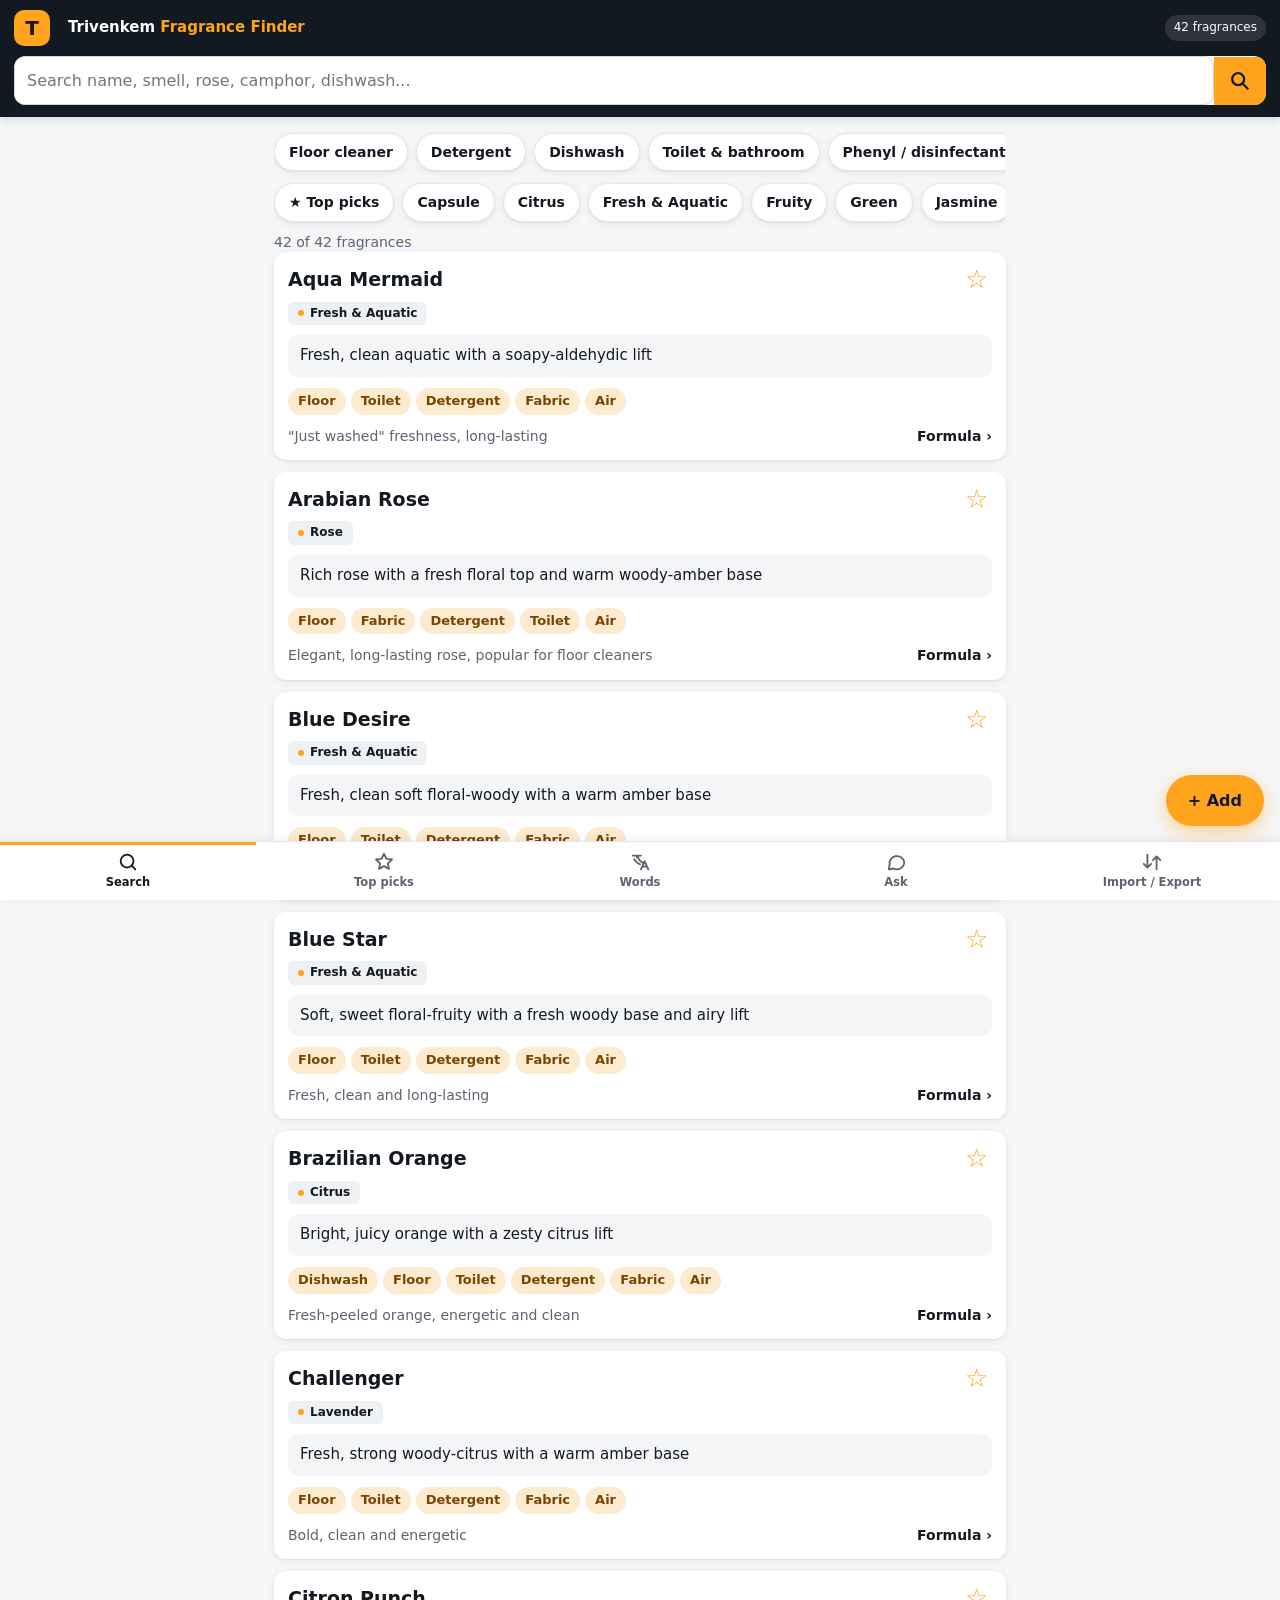
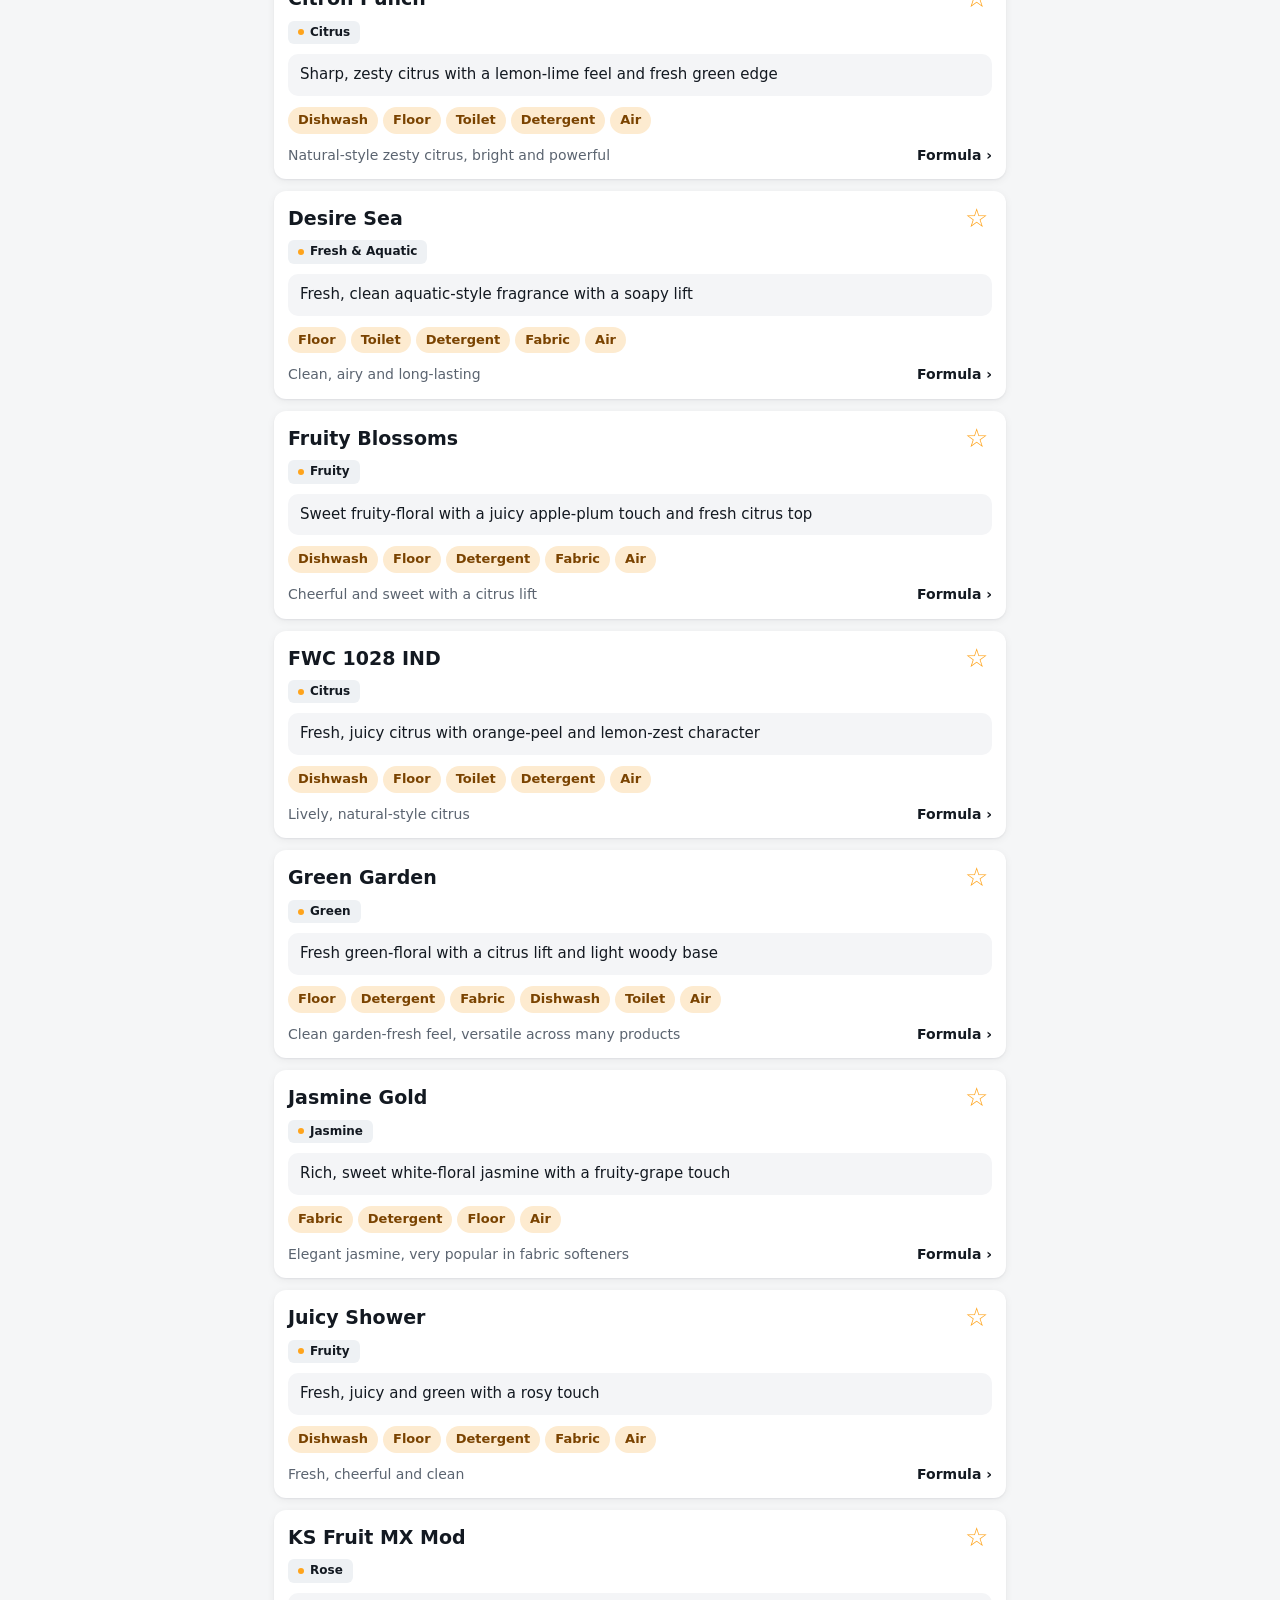
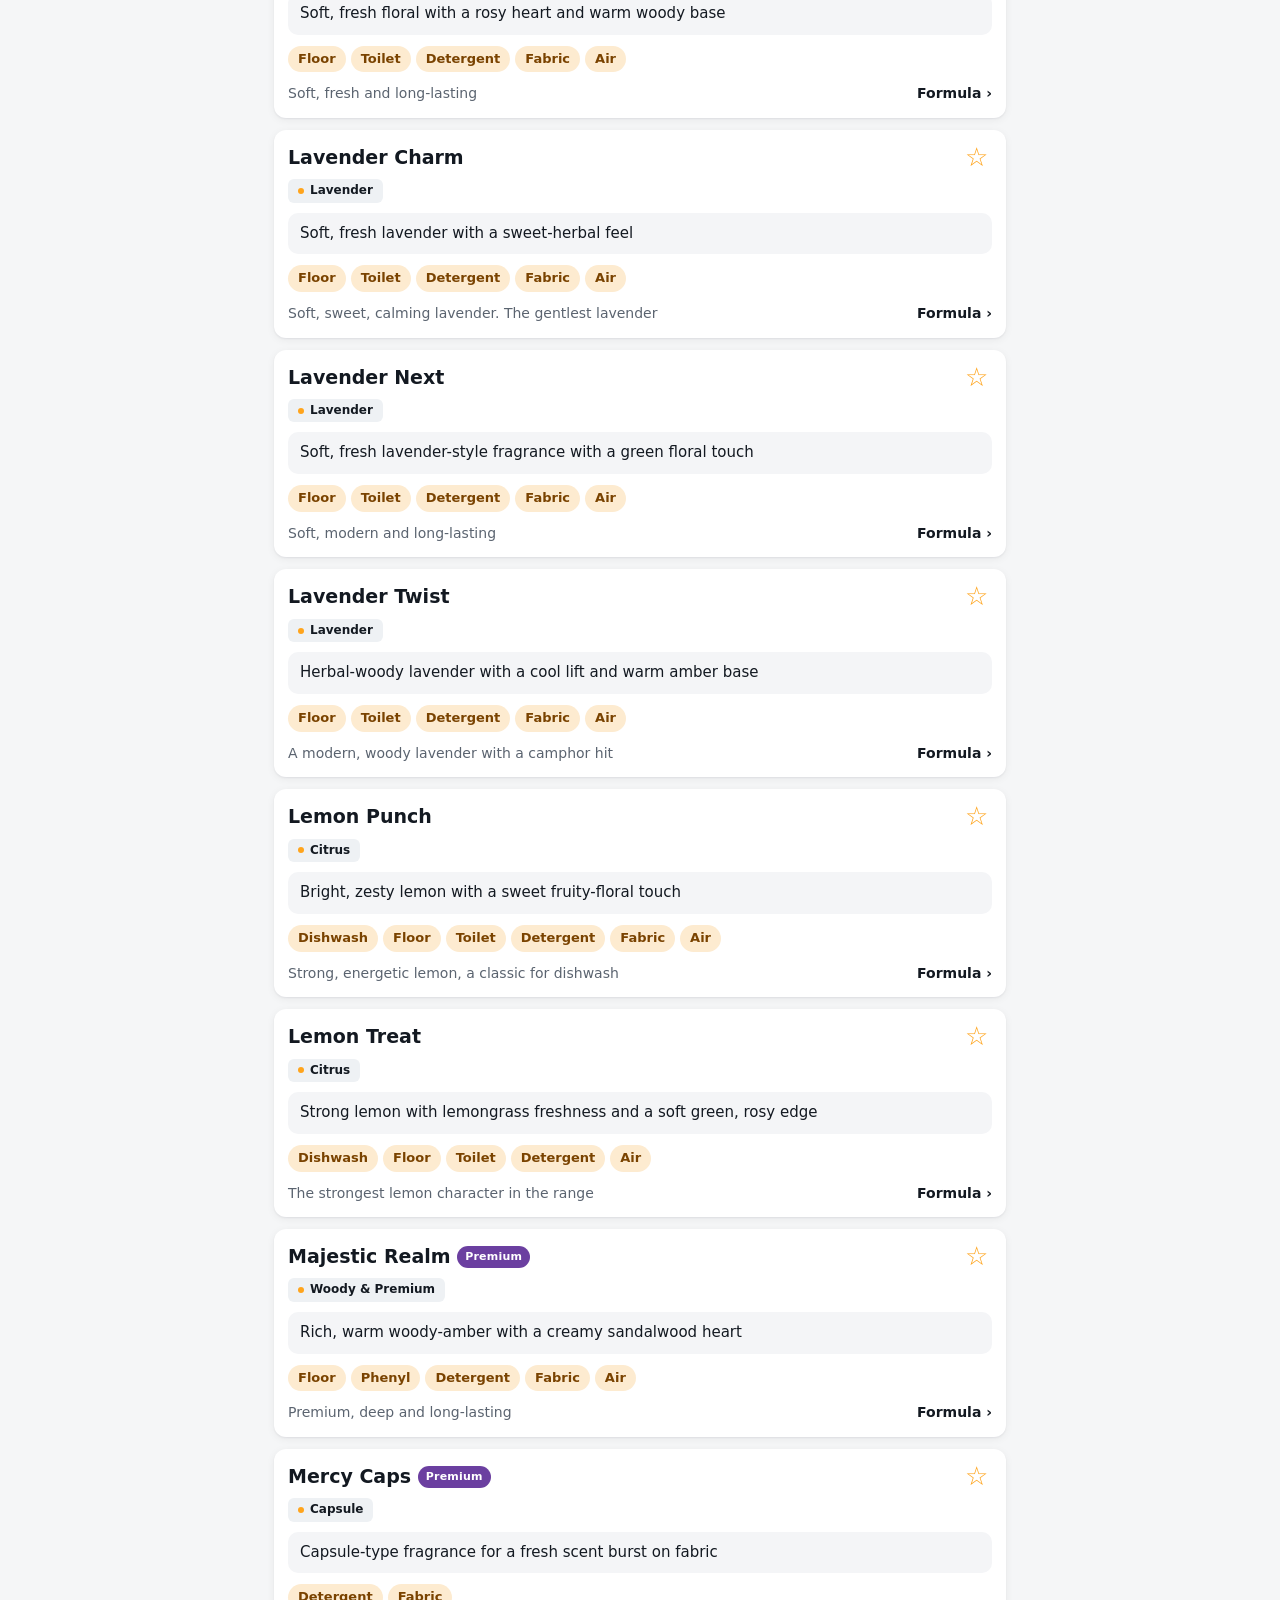
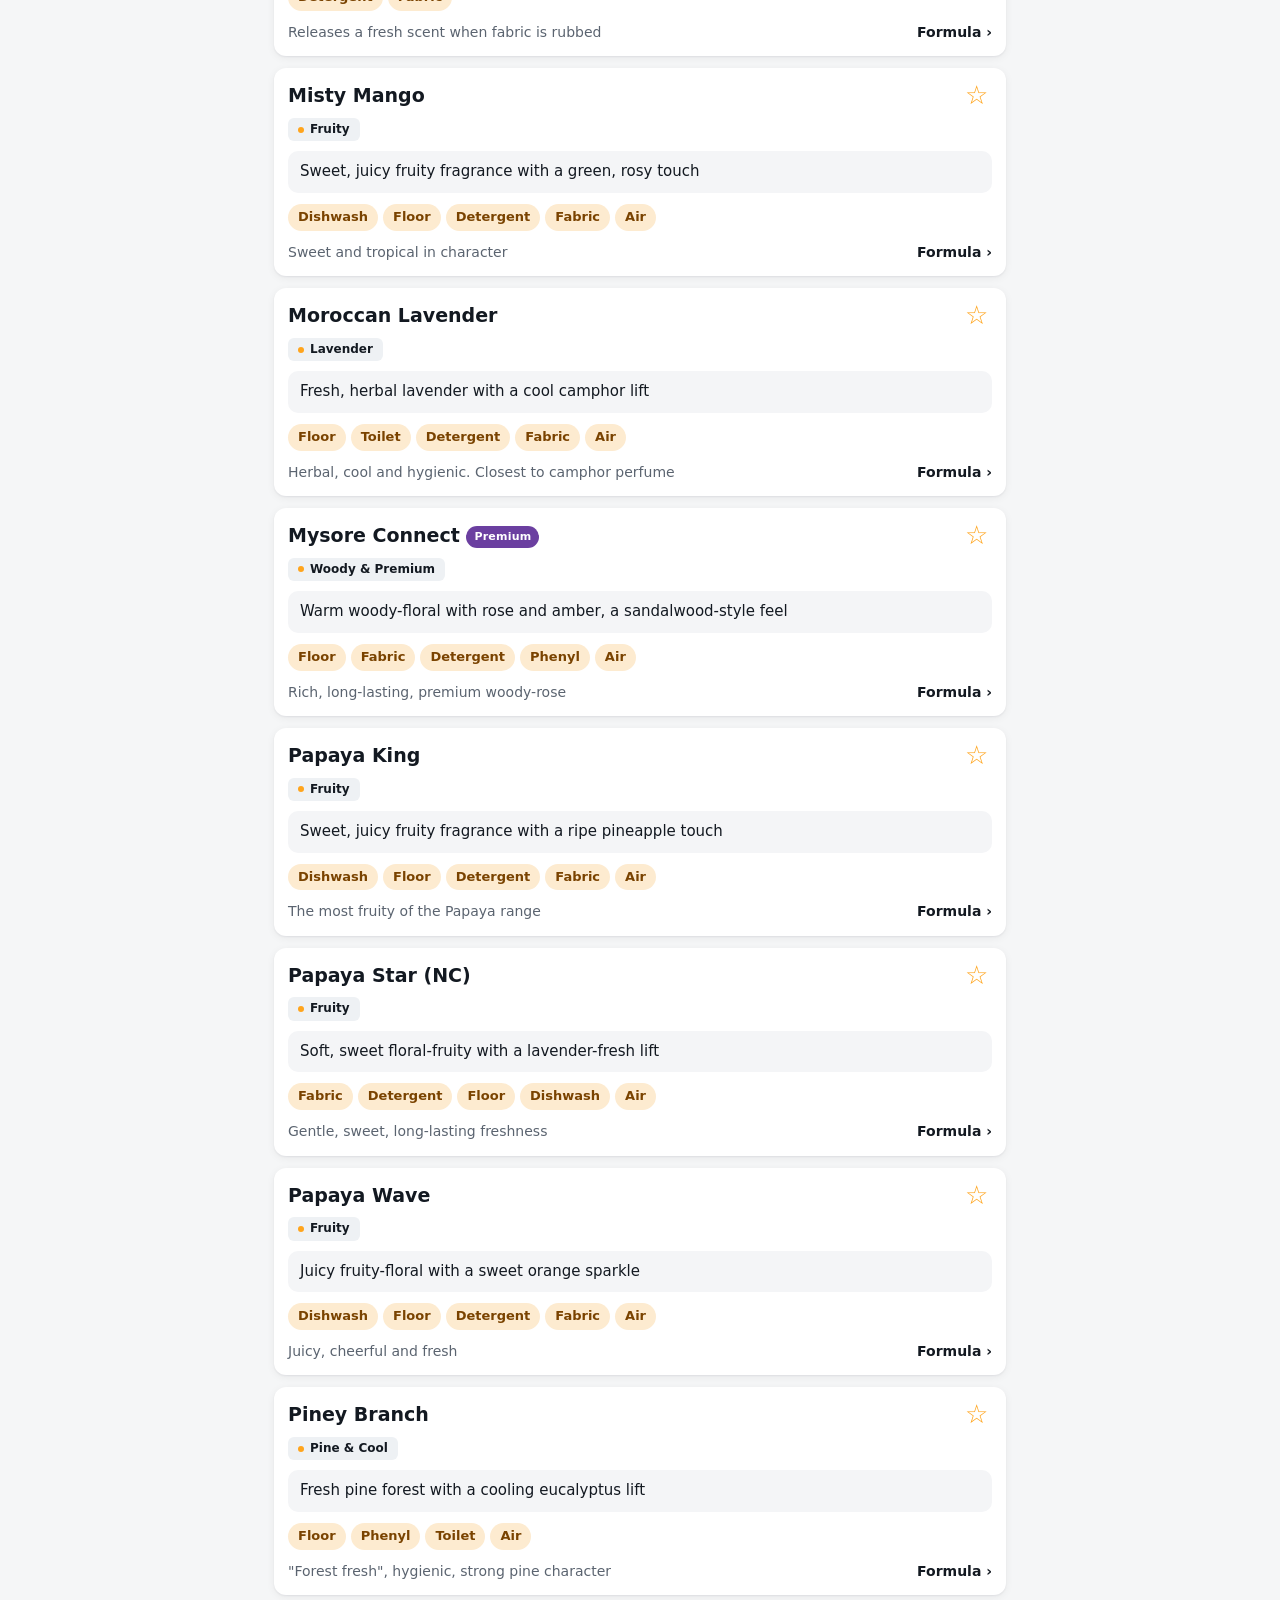
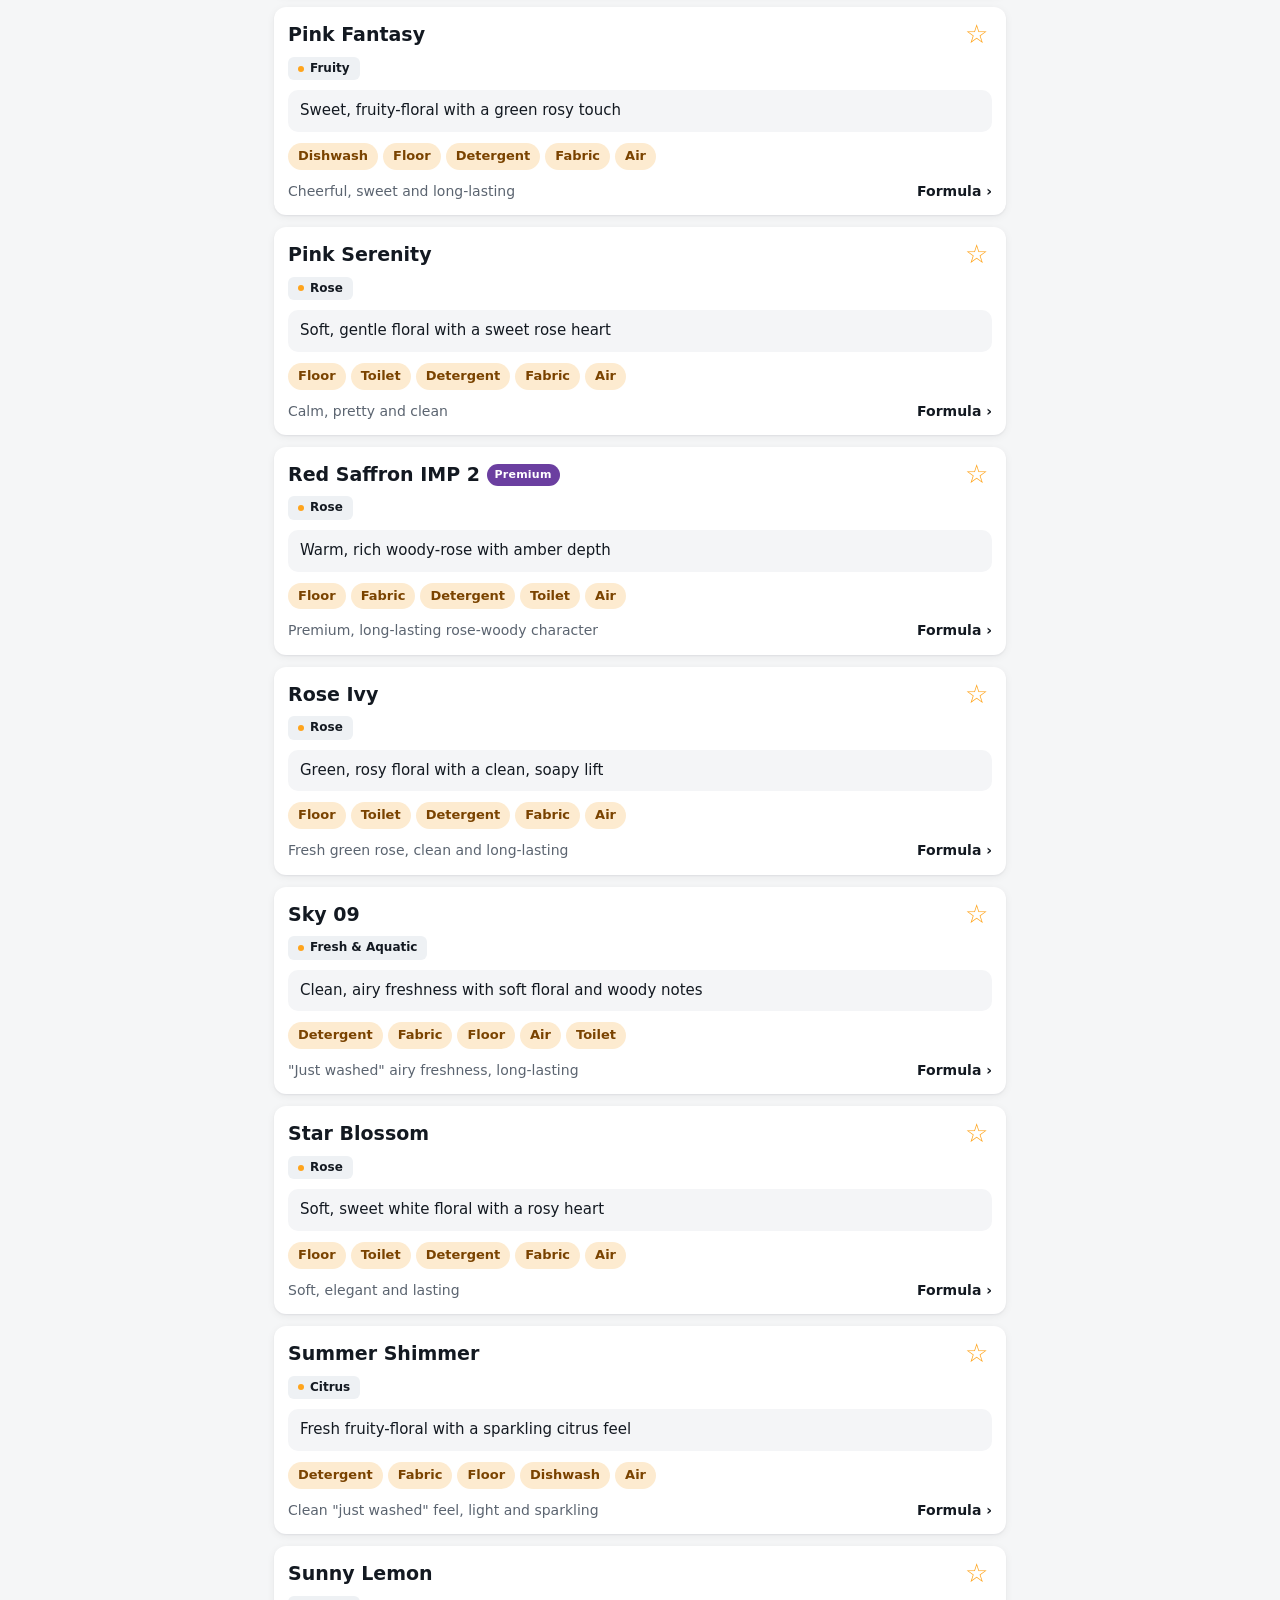
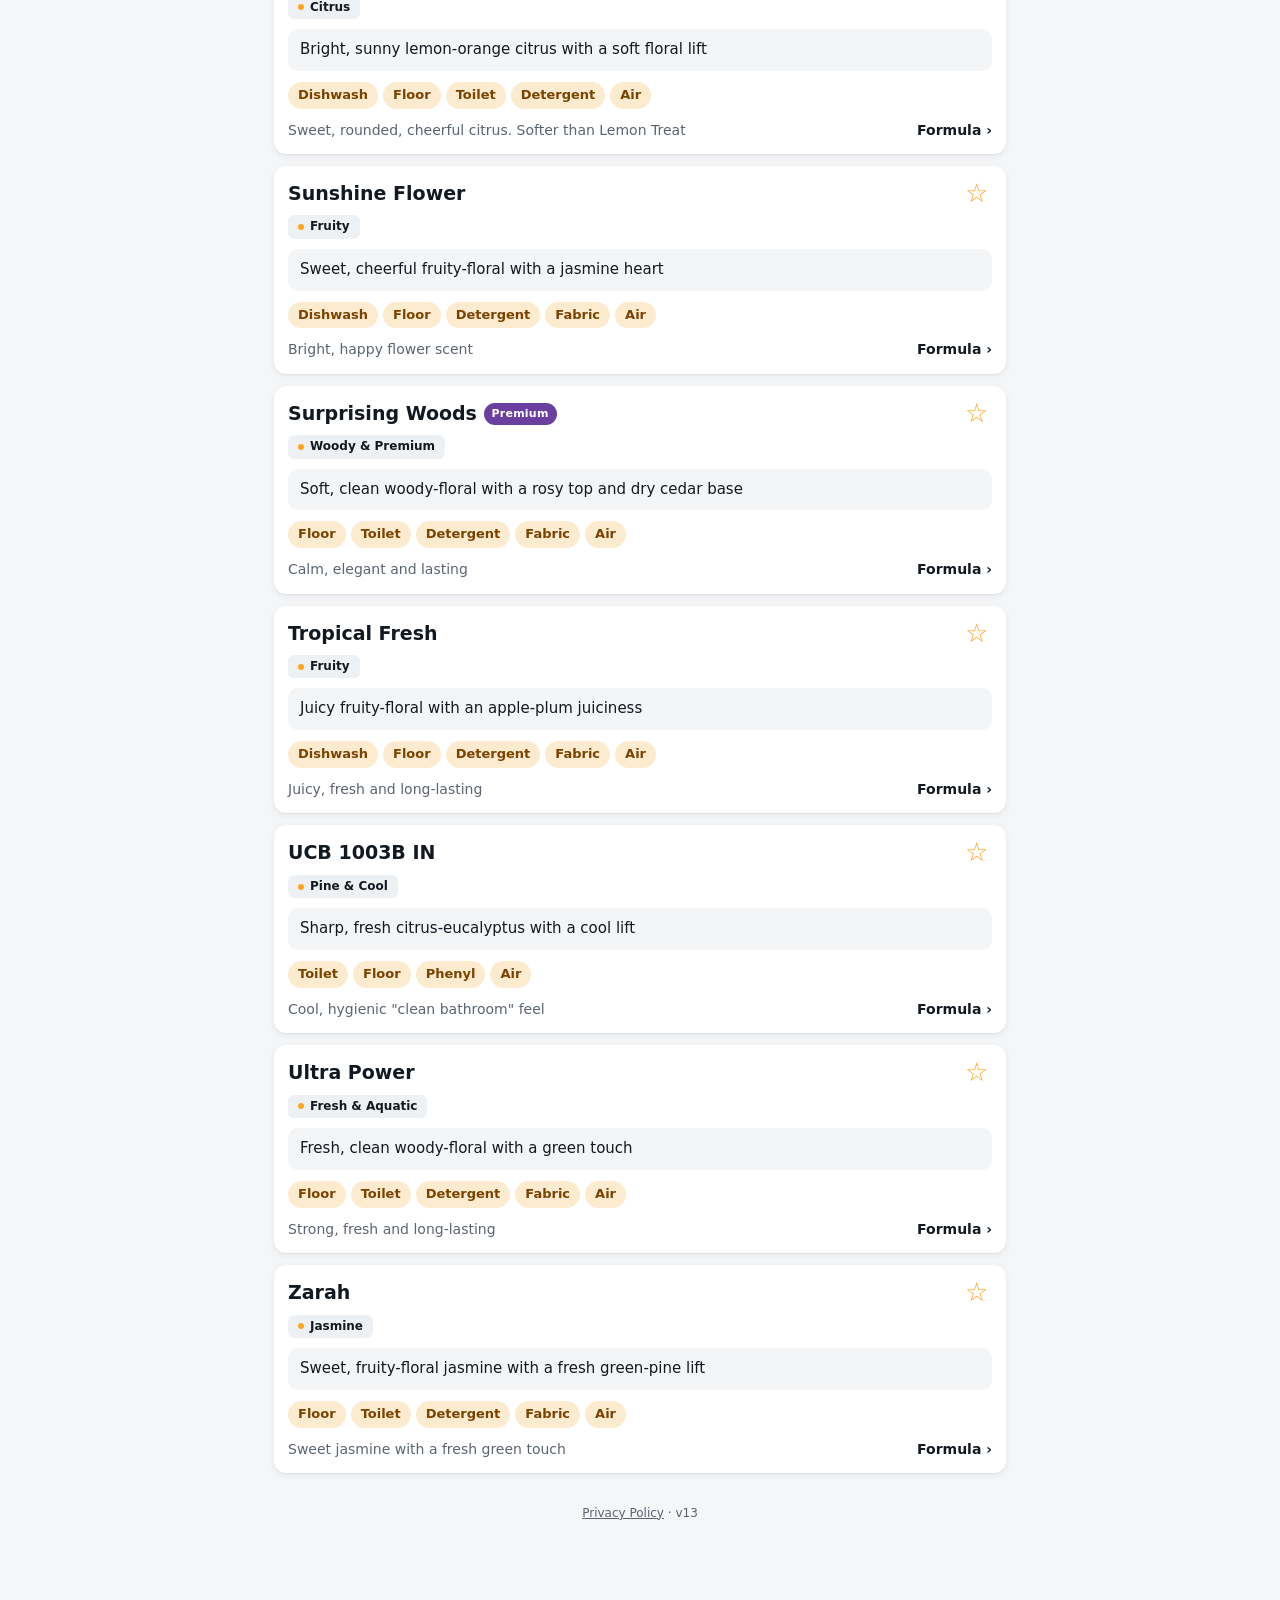
==== index.html @ b5761b54 "Add files via upload" ====
<!DOCTYPE html>
<html lang="en"><head><meta charset="utf-8">
<meta name="viewport" content="width=device-width,initial-scale=1,viewport-fit=cover">
<meta name="theme-color" content="#131921">
<title>Fragrance Finder - Trivenkem Agencies</title>
<link rel="manifest" href="manifest.json"><link rel="icon" href="icon-192.png"><link rel="apple-touch-icon" href="icon-192.png">
<link rel="stylesheet" href="style.css"></head>
<body>
<header>
 <div class="brand"><span class="logo">T</span><span class="ttl">Trivenkem <b>Fragrance Finder</b></span><small id="cnt"></small></div>
 <div class="sb"><input id="q" type="search" placeholder="Search name, smell, rose, camphor, dishwash..." autocomplete="off" autocapitalize="off" spellcheck="false"><button class="x" id="clr" aria-label="Clear" hidden>&times;</button><button class="go" aria-label="Search"><svg width="22" height="22" viewBox="0 0 24 24" fill="none" stroke="#131921" stroke-width="2.5"><circle cx="10" cy="10" r="6.5"/><path d="M15 15l6 6"/></svg></button></div>
</header>
<nav id="nav"><a href="#/" data-t="home"><svg viewBox="0 0 24 24" width="22" height="22" fill="none" stroke="currentColor" stroke-width="2" stroke-linecap="round" stroke-linejoin="round" aria-hidden="true"><circle cx="11" cy="11" r="7"/><path d="M20 20l-4-4"/></svg><span>Search</span></a><a href="#/top" data-t="top"><svg viewBox="0 0 24 24" width="22" height="22" fill="none" stroke="currentColor" stroke-width="2" stroke-linecap="round" stroke-linejoin="round" aria-hidden="true"><path d="M12 3l2.6 5.6 6.1.7-4.5 4.2 1.2 6-5.4-3-5.4 3 1.2-6L3.3 9.3l6.1-.7z"/></svg><span>Top picks</span></a><a href="#/words" data-t="words"><svg viewBox="0 0 24 24" width="22" height="22" fill="none" stroke="currentColor" stroke-width="2" stroke-linecap="round" stroke-linejoin="round" aria-hidden="true"><path d="M4 5h9M8.5 5v2M5.5 9c1.6 2.6 3.6 4.4 6.5 5.6M10 7c.8 2.6 3 5 6.5 6.5"/><path d="M13 20l4-9 4 9M14.5 17h5"/></svg><span>Words</span></a><a href="#/ai" data-t="ai"><svg viewBox="0 0 24 24" width="22" height="22" fill="none" stroke="currentColor" stroke-width="2" stroke-linecap="round" stroke-linejoin="round" aria-hidden="true"><path d="M21 12a8 8 0 0 1-11.6 7.1L4 20l1-4.6A8 8 0 1 1 21 12z"/></svg><span>Ask</span></a><a href="#/tools" data-t="tools"><svg viewBox="0 0 24 24" width="22" height="22" fill="none" stroke="currentColor" stroke-width="2" stroke-linecap="round" stroke-linejoin="round" aria-hidden="true"><path d="M7 4v14M3 14l4 4 4-4M17 20V6M13 10l4-4 4 4"/></svg><span>Import / Export</span></a></nav>
<main id="app"></main>
<a class="fab" href="#/new" id="fab">+ Add</a>
<footer><a href="privacy.html">Privacy Policy</a> &middot; v13</footer>
<script src="data.js"></script><script src="config.js"></script><script src="ai.js"></script><script src="app.js"></script>
<script>(function(){function f(){var h=document.querySelector("header");if(h)document.documentElement.style.setProperty("--hh",h.offsetHeight+"px")}f();addEventListener("resize",f);addEventListener("load",f)})()</script>
</body></html>
---- style.css ----
/* Trivenkem Fragrance Finder - modern theme (uses the same real app data) */
:root{--bg:#F5F6F7;--card:#fff;--ink:#131921;--mut:#5B6470;--navy:#131921;--navy2:#1F2A37;--o:#FFA41C;--o2:#E88B00;--y:#FFD814;--ok:#0B7A3B;--bad:#B3261E;--line:#E3E6EA;--tint:#FFF4E0;--r:12px;--shadow:0 1px 2px rgba(16,24,40,.06),0 2px 8px rgba(16,24,40,.06)}
*{box-sizing:border-box}
html{-webkit-text-size-adjust:100%}
body{margin:0;background:var(--bg);color:var(--ink);font:16px/1.45 Inter,system-ui,-apple-system,Segoe UI,Roboto,sans-serif;padding-bottom:150px}
a{color:#0A6C8C;text-decoration:none}
/* header */
header{background:var(--navy);padding:calc(10px + env(safe-area-inset-top)) 14px 12px;position:sticky;top:0;z-index:20;box-shadow:0 2px 10px rgba(0,0,0,.15)}
.brand{color:#fff;display:flex;justify-content:space-between;align-items:center;margin-bottom:10px;gap:8px}
.brand b{color:var(--o)}.brand small{color:#fff;background:rgba(255,255,255,.12);padding:4px 10px;border-radius:999px;font-size:13px;white-space:nowrap}
.sb{display:flex;background:#fff;border-radius:var(--r);overflow:hidden;position:relative;align-items:center}
.sb input{flex:1;border:0;padding:13px 14px;font:inherit;font-size:16px;min-width:0;outline:0;background:transparent}
.sb .x{border:0;background:none;font-size:24px;color:#8A93A0;padding:0 8px}
.sb .go{border:0;background:var(--o);width:52px;height:48px;display:flex;align-items:center;justify-content:center;margin:0;padding:0}
/* bottom tab bar */
nav{position:fixed;left:0;right:0;bottom:0;display:flex;background:#fff;border-top:1px solid var(--line);z-index:25;padding-bottom:env(safe-area-inset-bottom);box-shadow:0 -2px 10px rgba(16,24,40,.06)}
nav a{flex:1;text-align:center;color:var(--mut);padding:9px 2px 10px;font-size:11.5px;font-weight:600;line-height:1.2;min-height:58px;display:flex;flex-direction:column;justify-content:center;align-items:center}
nav a.on{color:var(--navy)}
nav a.on::before{content:"";display:block;width:28px;height:3px;border-radius:3px;background:var(--o);margin:0 auto 5px}
/* content */
main{padding:14px 14px 10px;max-width:760px;margin:0 auto}
.card{display:block;background:var(--card);border:0;border-radius:var(--r);padding:14px;margin:0 0 12px;color:inherit;box-shadow:var(--shadow)}
.card h2{margin:0 0 4px;font-size:20px;letter-spacing:-.01em}
.card h3{margin:0 0 4px;font-size:18px}
h4{margin:16px 0 6px;font-size:12px;color:var(--mut);text-transform:uppercase;letter-spacing:.08em;font-weight:700}
.mut{color:var(--mut);font-size:14px}
.row{display:flex;gap:8px;flex-wrap:wrap;align-items:center}
.tag{display:inline-block;background:var(--ok);color:#fff;font-size:11px;font-weight:700;padding:3px 8px;border-radius:999px;margin-right:6px;vertical-align:middle;letter-spacing:.02em}
.tag.p{background:#6B3FA0}
.chips{display:flex;gap:8px;overflow-x:auto;padding:2px 0 10px;scrollbar-width:none}
.chips::-webkit-scrollbar{display:none}
.chip{flex:none;border:1px solid var(--line);background:#fff;border-radius:999px;padding:8px 14px;font:inherit;font-size:14px;font-weight:600;color:var(--ink);box-shadow:var(--shadow)}
.chip.on{background:var(--navy);color:#fff;border-color:var(--navy)}
.ap{display:inline-block;background:#FDEBD0;border:0;border-radius:999px;padding:4px 10px;margin:3px 5px 3px 0;font-size:13px;color:#7A4300;font-weight:600}
.ap.ok{background:#E3F4EA;color:#0B5C2E}.ap.no{background:#FBE9E7;color:var(--bad)}
.star{border:0;background:none;font-size:28px;color:#B5BCC6;padding:0 4px;line-height:1}.star.on{color:var(--o)}
.big{background:var(--tint);border-left:4px solid var(--o);border-radius:8px;padding:10px 12px;margin:10px 0;font-weight:600}
.pyr{display:grid;gap:8px}.pyr div{background:#F7F8FA;border-radius:10px;padding:10px 12px}.pyr b{display:block;font-size:11px;color:var(--mut);letter-spacing:.06em;text-transform:uppercase}
.btn{display:inline-block;border:0;background:#EEF1F4;color:var(--ink);border-radius:999px;padding:12px 20px;font:inherit;font-weight:700;font-size:15px;min-height:44px;box-shadow:var(--shadow)}
.btn.y{background:var(--o);color:var(--navy)}
.btn.r{background:#fff;color:var(--bad);box-shadow:none;border:1px solid var(--bad)}
label{display:block;margin:12px 0 4px;font-size:14px;font-weight:700}
label.chk{display:inline-block;font-weight:500;margin:4px 14px 4px 0;font-size:14px}
input[type=text],input[type=search],select,textarea{width:100%;border:1px solid #CDD3DB;border-radius:10px;padding:12px;font:inherit;font-size:16px;background:#fff;color:var(--ink)}
input:focus,select:focus,textarea:focus{outline:2px solid var(--o);outline-offset:0}
textarea{min-height:96px}
/* floating add button, above the tab bar */
.fab{position:fixed;right:16px;bottom:calc(74px + env(safe-area-inset-bottom));background:var(--o);color:var(--navy);padding:14px 20px;border-radius:999px;font-weight:800;box-shadow:0 6px 18px rgba(255,164,28,.45);z-index:30;font-size:15px}
.toast{position:fixed;left:50%;bottom:150px;transform:translateX(-50%);background:var(--navy);color:#fff;padding:12px 18px;border-radius:12px;z-index:50;box-shadow:var(--shadow)}
footer{text-align:center;padding:10px 12px 4px;font-size:12px;color:var(--mut)}
footer a{color:var(--mut);text-decoration:underline}
/* AI chat */
.msg{max-width:92%;padding:12px 14px;border-radius:16px;margin:0 0 10px;word-wrap:break-word;font-size:15px}
.msg.u{background:var(--navy);color:#fff;margin-left:auto;border-bottom-right-radius:4px}
.msg.a{background:#fff;border:0;box-shadow:var(--shadow);border-bottom-left-radius:4px}
.msg.a p{margin:0 0 8px}.msg.a ul{margin:4px 0 8px;padding-left:20px}
.msg .src{font-size:13px;margin-top:8px;color:var(--mut)}.msg .src a{display:block;overflow:hidden;text-overflow:ellipsis;white-space:nowrap}
.msg.err{background:#FBE9E7}
.composer{position:fixed;left:0;right:0;bottom:calc(58px + env(safe-area-inset-bottom));background:linear-gradient(to top,var(--bg) 70%,rgba(245,246,247,0));padding:10px 14px 8px;z-index:24}
.composer .row{flex-wrap:nowrap}.composer input[type=text]{flex:1;border-radius:999px;padding:12px 16px;box-shadow:var(--shadow);border:0}
.composer .btn.y{padding:12px 18px}
.dots span{animation:b 1s infinite;display:inline-block}.dots span:nth-child(2){animation-delay:.2s}.dots span:nth-child(3){animation-delay:.4s}
@keyframes b{0%,60%,100%{opacity:.2}30%{opacity:1}}
/* Ask tab */
.info{background:#fff;border-radius:var(--r);padding:12px 14px;margin:0 0 12px;box-shadow:var(--shadow)}
.info-top{display:flex;flex-wrap:wrap;align-items:center;gap:4px 8px;font-size:14px}
.dot{width:9px;height:9px;border-radius:50%;background:#9AA3AE;display:inline-block}.dot.ok{background:var(--ok)}
.pv{margin-left:auto;font-size:13px;font-weight:700}
.info .chk{margin:8px 0 0}
.welcome{background:linear-gradient(135deg,var(--navy),var(--navy2));color:#fff;border-radius:16px;padding:18px;margin:0 0 12px}
.welcome .kicker{color:var(--o);font-size:11px;font-weight:800;letter-spacing:.14em;text-transform:uppercase}
.welcome h2{color:#fff;font-size:22px;margin:6px 0 6px}.welcome p{color:#D5DBE3;margin:0;font-size:15px}
.tip{background:var(--tint);border-radius:12px;padding:12px 14px;margin:0 0 12px;font-size:14px}
.sec-h{display:flex;justify-content:space-between;align-items:baseline;font-weight:800;font-size:12px;letter-spacing:.06em;text-transform:uppercase;margin:4px 0 4px}
.chips.qs{flex-wrap:wrap;overflow:visible}
.foot{margin-top:6px;font-size:12px}
#chat{padding-bottom:130px}
/* search results / list */
.item{display:block;background:#fff;border-radius:var(--r);padding:14px;margin:0 0 12px;box-shadow:var(--shadow)}

/* Stitch-style refinements */
.logo{width:36px;height:36px;border-radius:10px;background:var(--o);color:var(--navy);display:inline-flex;align-items:center;justify-content:center;font-weight:900;font-size:20px;flex:none;margin-right:10px}
.ttl{color:#fff;font-size:17px;font-weight:600;flex:1;min-width:0;display:flex;align-items:center}
.brand{justify-content:flex-start}.brand small{margin-left:auto}
.item h3{font-size:19px;margin:0 0 4px}
.fam{display:inline-flex;align-items:center;gap:6px;background:#EEF1F4;color:var(--ink);font-size:12px;font-weight:700;padding:3px 10px;border-radius:6px}
.fam i{width:6px;height:6px;border-radius:50%;background:var(--o);display:inline-block}
.smell{background:#F4F5F7;border-radius:10px;padding:10px 12px;margin-top:10px;font-size:15px}
.fl{color:var(--ink);font-weight:700;font-size:14px}
.item .star{font-size:26px;color:var(--o)}
nav a{gap:3px}nav a svg{color:inherit}
nav a span{display:block}
nav a.on svg{color:var(--navy)}
nav a.on::before{display:none}
nav a.on{box-shadow:inset 0 3px 0 var(--o)}
.fab{font-size:16px;padding:14px 22px}
.welcome .flask{width:48px;height:48px;border-radius:50%;background:rgba(255,164,28,.18);display:flex;align-items:center;justify-content:center;margin-bottom:10px;color:var(--o)}
.ttl{font-size:15px;white-space:nowrap;overflow:hidden;text-overflow:ellipsis;display:block}
.brand small{font-size:12px;padding:4px 9px}
/* Stitch detail, form and glossary */
.back{display:inline-block;margin:2px 0 10px;font-weight:700;color:var(--ink)}
.dhead{margin:0 0 10px}.dname{font-size:26px;margin:6px 0 0;letter-spacing:-.01em}
.big-star{font-size:30px;background:#fff;border-radius:50%;width:48px;height:48px;box-shadow:var(--shadow);display:flex;align-items:center;justify-content:center;padding:0}
.sec-t{font-size:12px;font-weight:800;letter-spacing:.07em;text-transform:uppercase;color:var(--mut);margin:0 0 8px;display:flex;align-items:center;gap:8px}
.smelltxt{font-size:17px;margin:0;line-height:1.5}
.note{background:#F4F5F7;border-radius:10px;padding:10px 12px;margin:0 0 8px}
.note b{display:block;font-size:11px;letter-spacing:.08em;color:var(--mut);margin-bottom:2px}
.note span{font-size:16px}
.pitch{background:var(--tint);border-radius:var(--r);padding:14px;margin:0 0 12px;border:1px solid #FFE0A3}
.pitch p{margin:0 0 10px;font-size:16px;line-height:1.5}
.pitch textarea{background:#fff;min-height:80px}
.warnc{border-left:4px solid var(--bad);color:var(--bad)}
.small{font-size:13px}
.dbtns{display:flex;flex-wrap:wrap;gap:8px;margin:12px 0 4px}
.fhead{background:var(--navy);color:#fff}.fhead .sec-t{color:var(--o)}.fhead .mut{color:#D5DBE3}
.pills{display:flex;flex-wrap:wrap;gap:8px}
.pill{display:inline-flex;align-items:center;gap:6px;border:1px solid var(--line);background:#fff;border-radius:999px;padding:8px 14px;font-size:14px;font-weight:600;margin:0;cursor:pointer;box-shadow:var(--shadow)}
.pill input{width:16px;height:16px;margin:0;accent-color:var(--o)}
.pill:has(input:checked){background:var(--tint);border-color:var(--o)}
.bar{position:fixed;left:0;right:0;bottom:calc(58px + env(safe-area-inset-bottom));background:#fff;border-top:1px solid var(--line);padding:10px 14px;display:flex;gap:10px;justify-content:space-between;z-index:26}
.bar .btn{flex:1;text-align:center}
.wcard{padding:12px 14px}.wword{font-size:17px}
.dhead .fam{margin-bottom:0}
.item .fam{margin-top:4px}
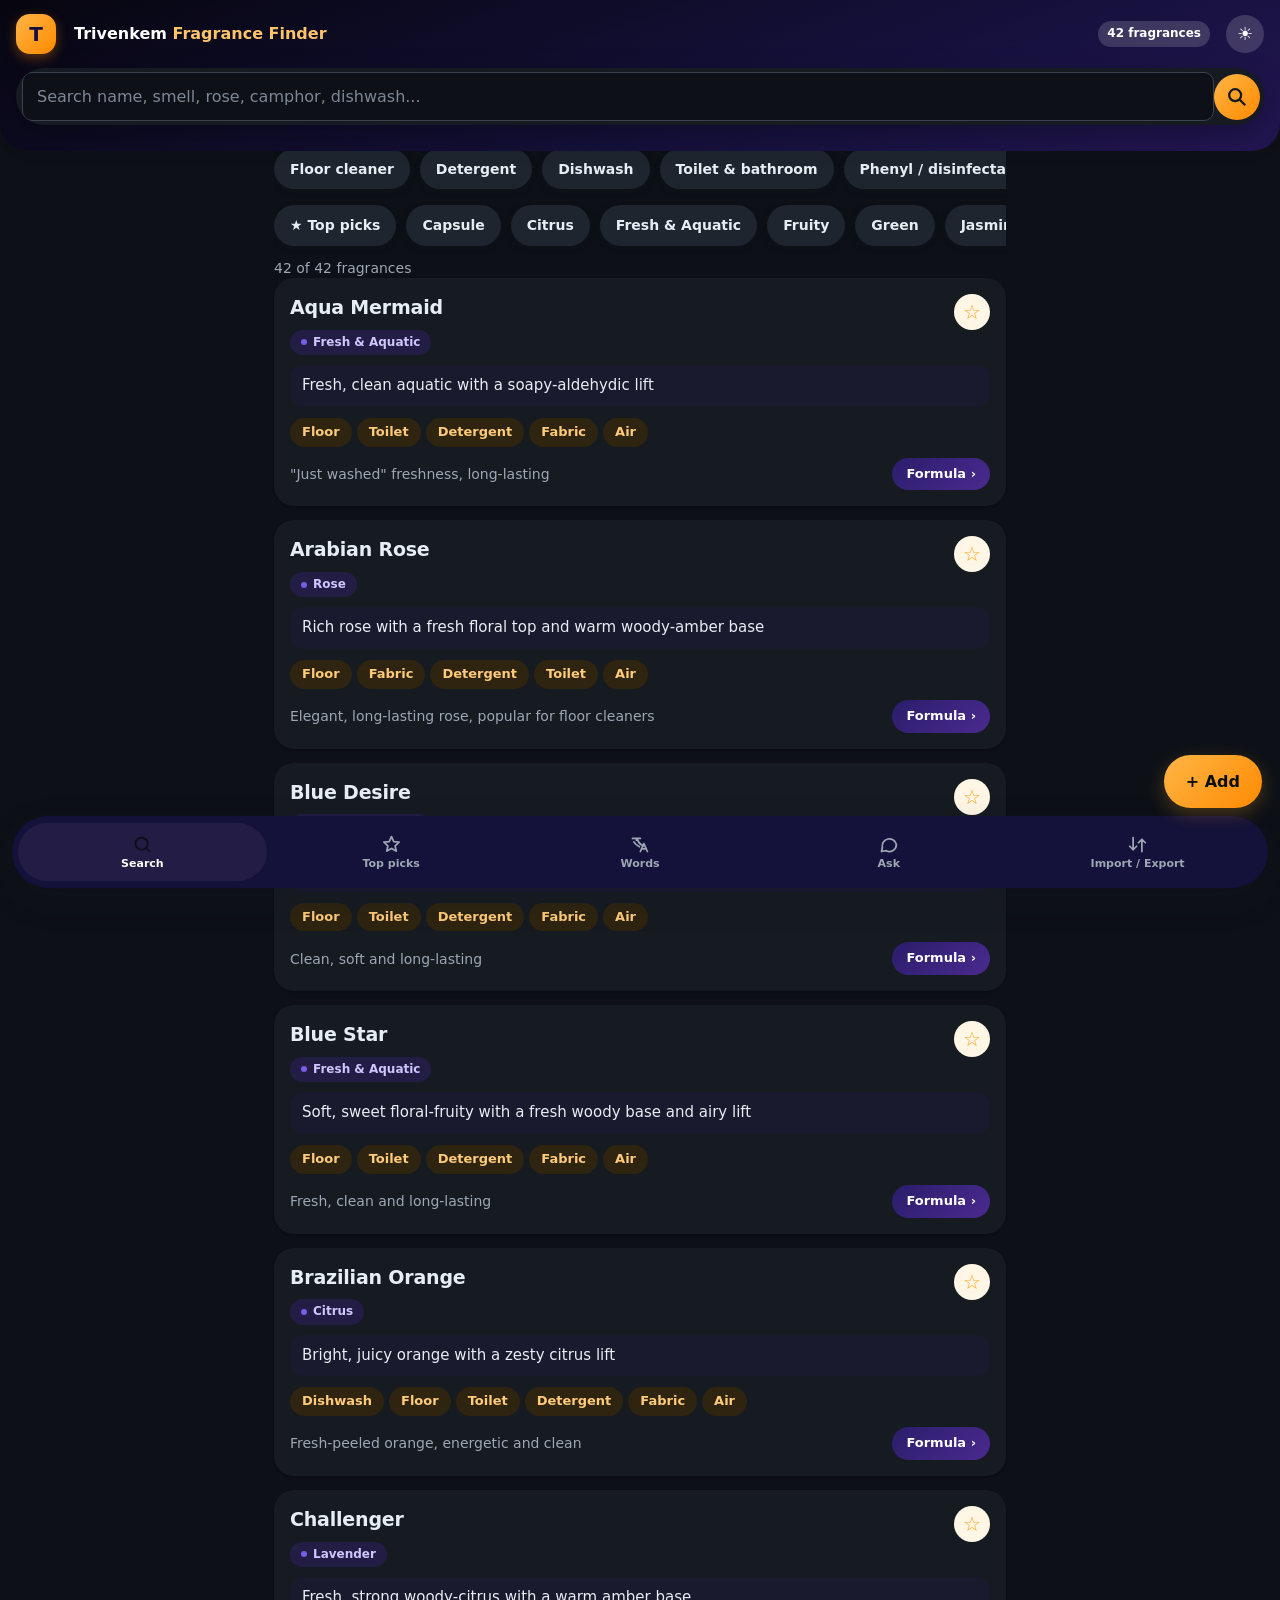
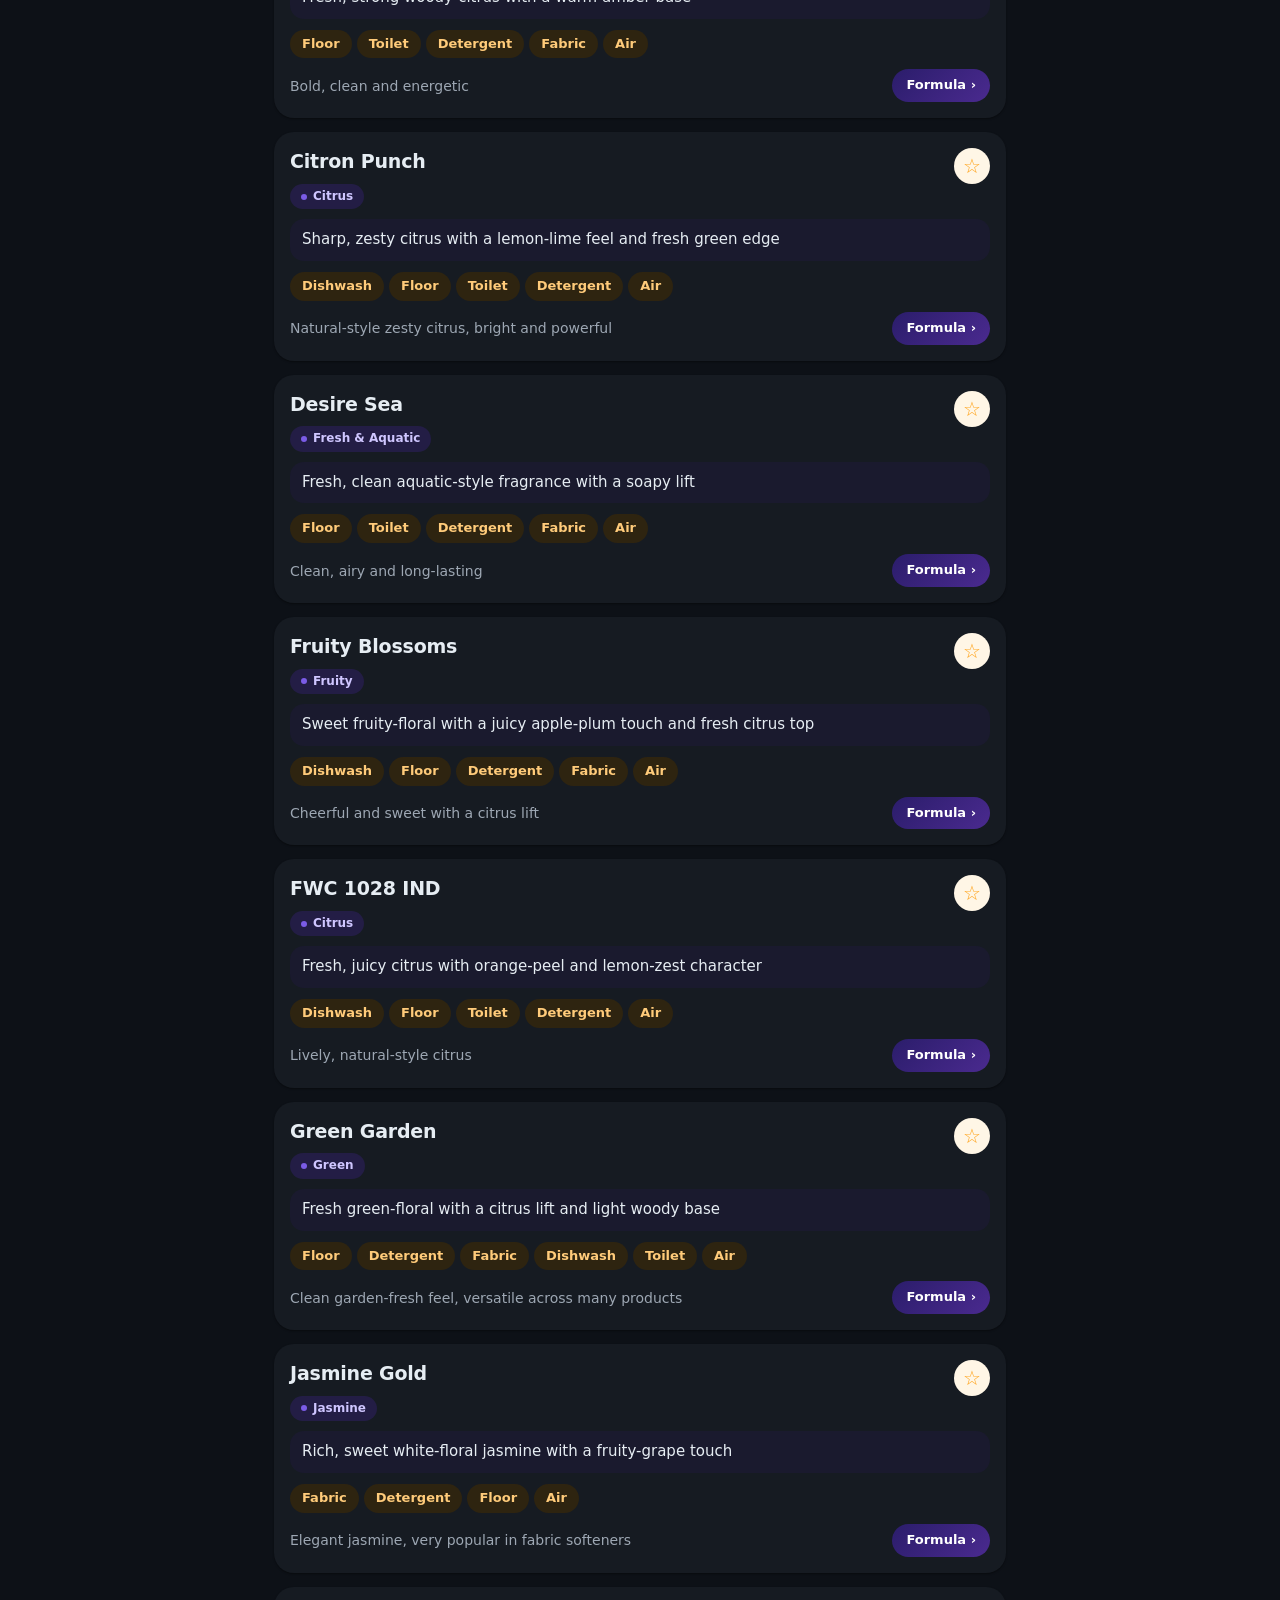
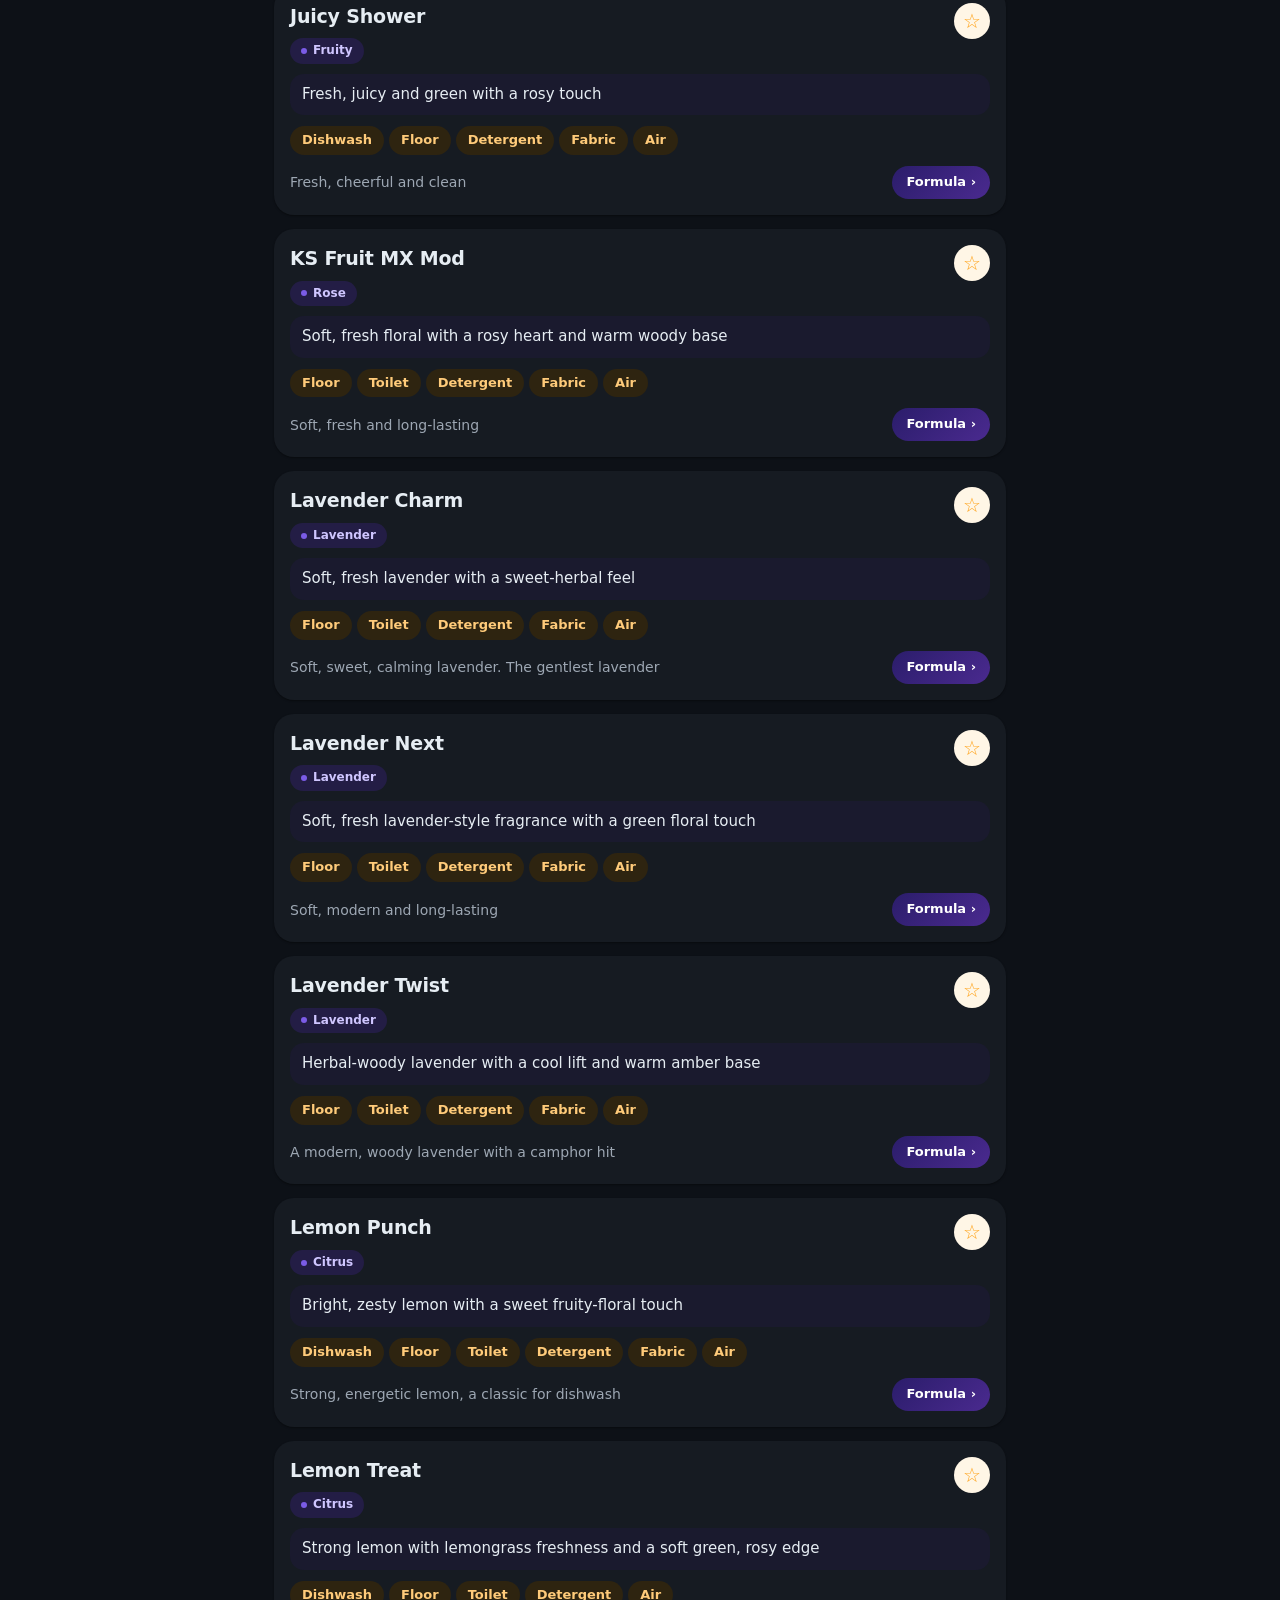
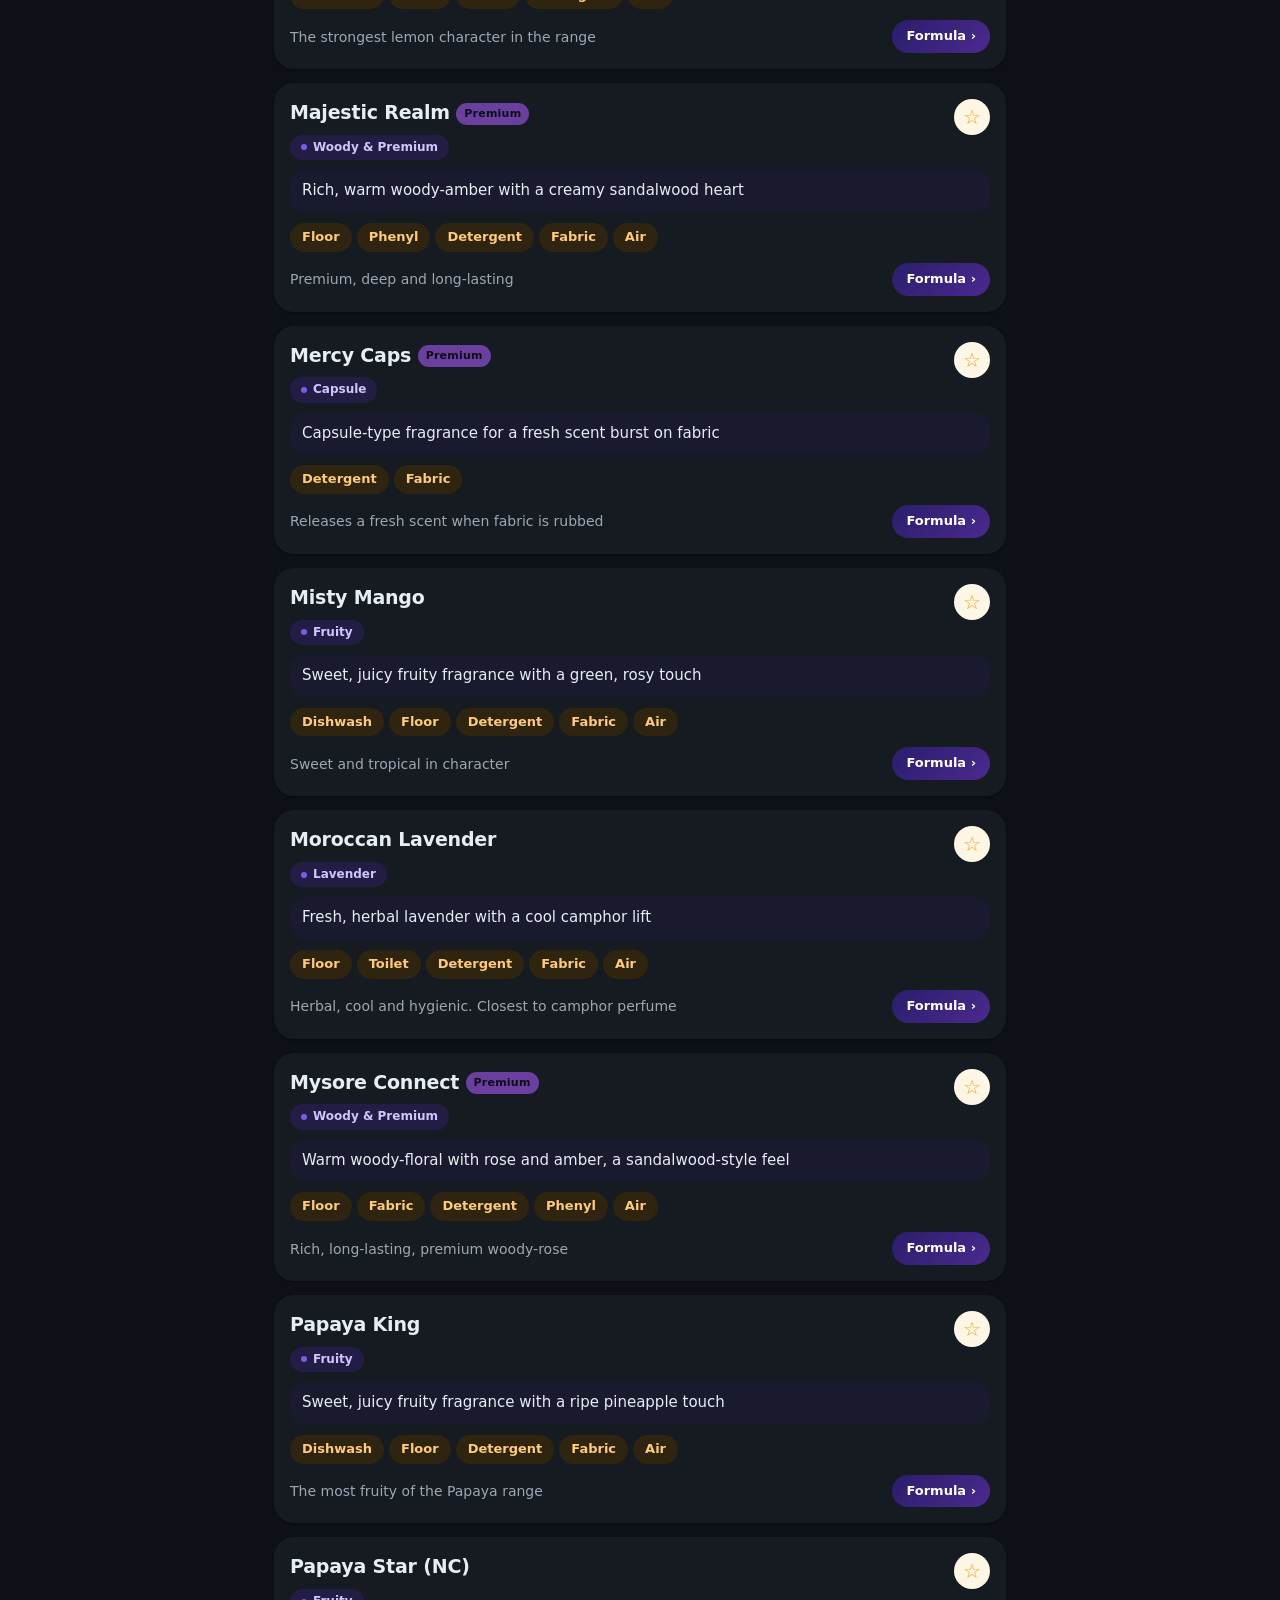
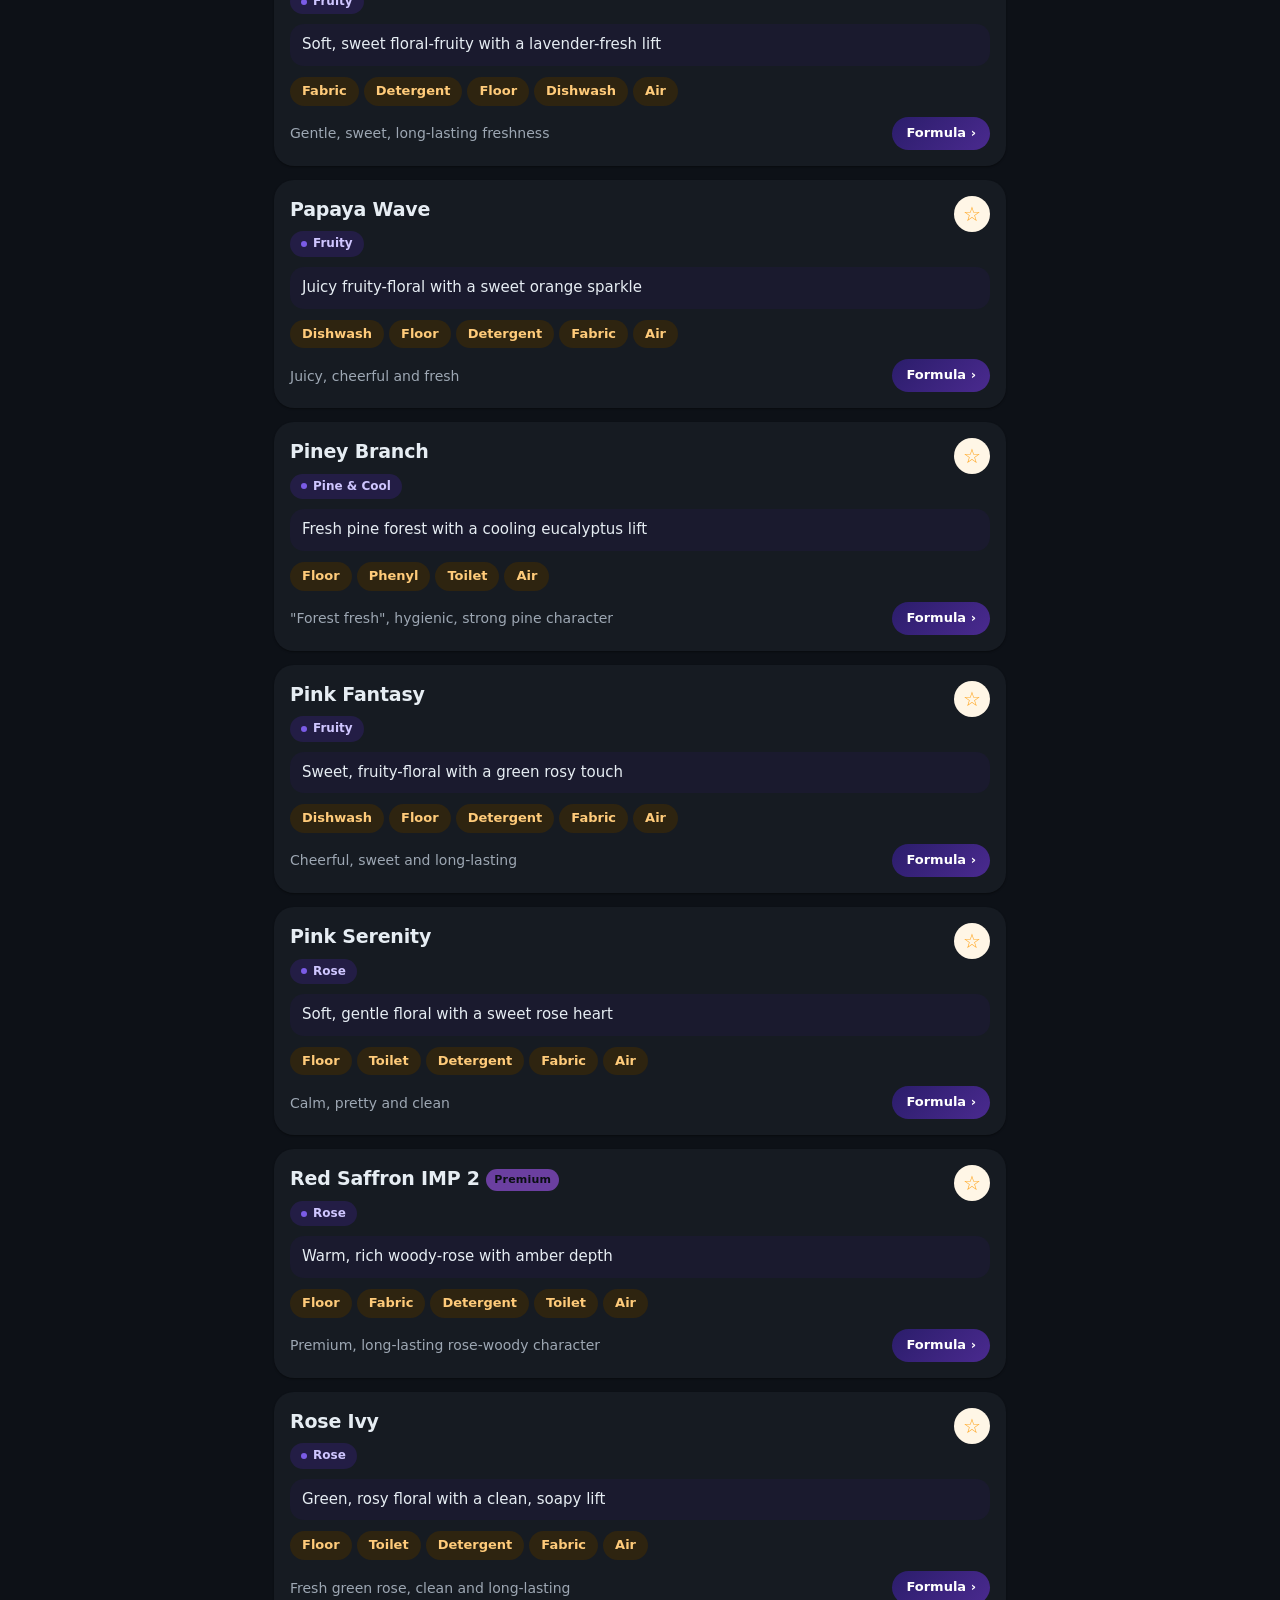
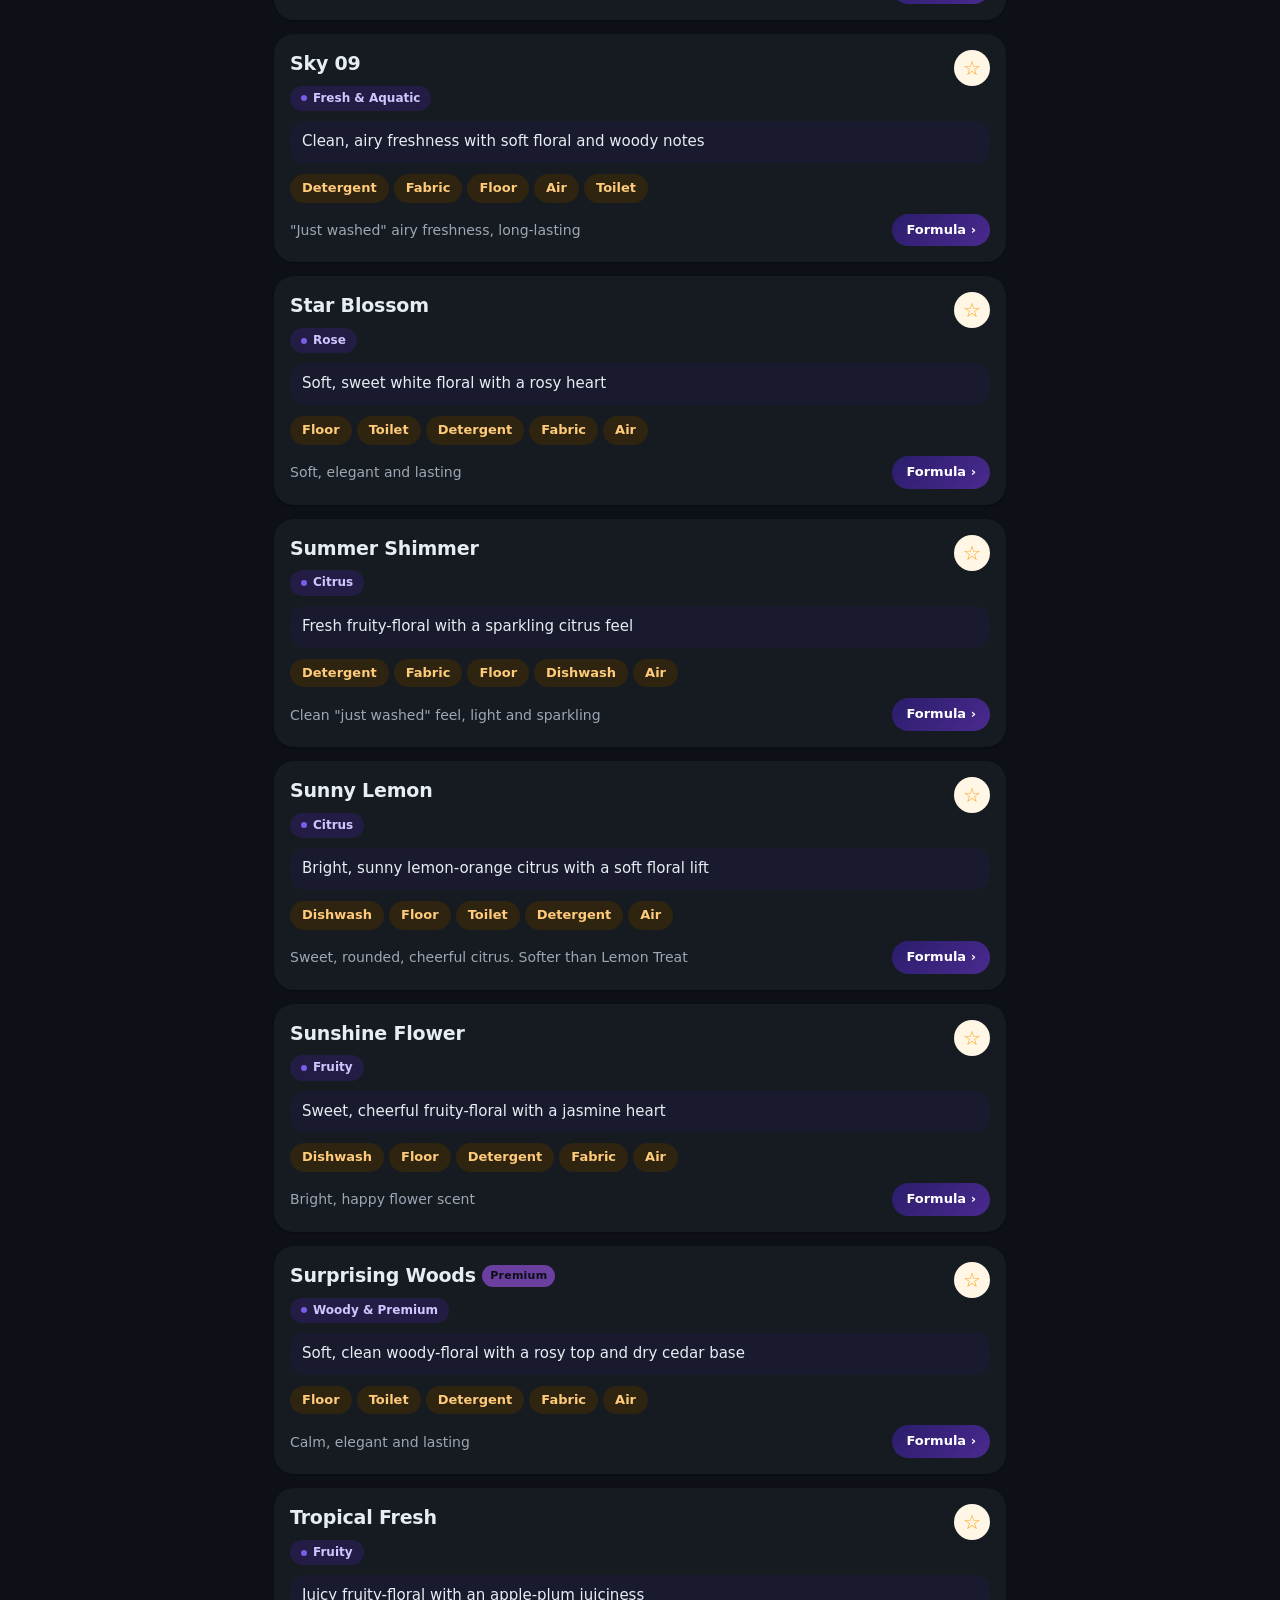
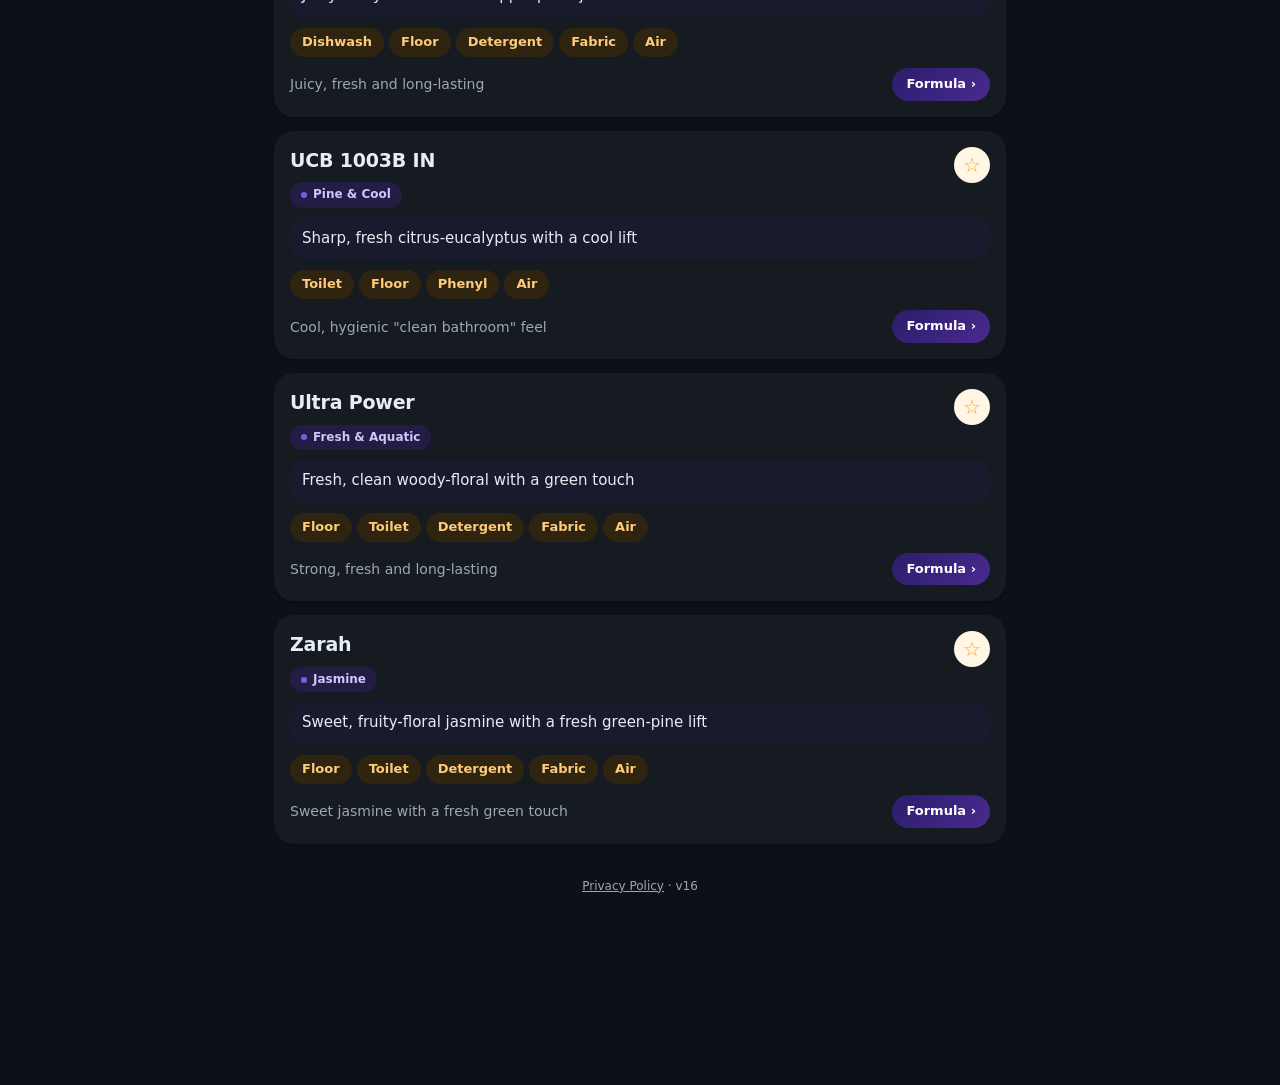
==== commit decfc57a: "Add files via upload" ====
--- a/index.html
+++ b/index.html
@@ -4,16 +4,17 @@
 <meta name="theme-color" content="#131921">
 <title>Fragrance Finder - Trivenkem Agencies</title>
 <link rel="manifest" href="manifest.json"><link rel="icon" href="icon-192.png"><link rel="apple-touch-icon" href="icon-192.png">
+<script>(function(){var s=null;try{s=localStorage.getItem("trv_theme")}catch(e){}var d=s?s==="dark":(new Date().getHours()<7||new Date().getHours()>=19);document.documentElement.setAttribute("data-theme",d?"dark":"light")})()</script>
 <link rel="stylesheet" href="style.css"></head>
 <body>
 <header>
- <div class="brand"><span class="logo">T</span><span class="ttl">Trivenkem <b>Fragrance Finder</b></span><small id="cnt"></small></div>
+ <div class="brand"><span class="logo">T</span><span class="ttl">Trivenkem <b>Fragrance Finder</b></span><small id="cnt"></small><button id="th" class="thbtn" aria-label="Switch light or dark" title="Light / dark">&#9790;</button></div>
  <div class="sb"><input id="q" type="search" placeholder="Search name, smell, rose, camphor, dishwash..." autocomplete="off" autocapitalize="off" spellcheck="false"><button class="x" id="clr" aria-label="Clear" hidden>&times;</button><button class="go" aria-label="Search"><svg width="22" height="22" viewBox="0 0 24 24" fill="none" stroke="#131921" stroke-width="2.5"><circle cx="10" cy="10" r="6.5"/><path d="M15 15l6 6"/></svg></button></div>
 </header>
 <nav id="nav"><a href="#/" data-t="home"><svg viewBox="0 0 24 24" width="22" height="22" fill="none" stroke="currentColor" stroke-width="2" stroke-linecap="round" stroke-linejoin="round" aria-hidden="true"><circle cx="11" cy="11" r="7"/><path d="M20 20l-4-4"/></svg><span>Search</span></a><a href="#/top" data-t="top"><svg viewBox="0 0 24 24" width="22" height="22" fill="none" stroke="currentColor" stroke-width="2" stroke-linecap="round" stroke-linejoin="round" aria-hidden="true"><path d="M12 3l2.6 5.6 6.1.7-4.5 4.2 1.2 6-5.4-3-5.4 3 1.2-6L3.3 9.3l6.1-.7z"/></svg><span>Top picks</span></a><a href="#/words" data-t="words"><svg viewBox="0 0 24 24" width="22" height="22" fill="none" stroke="currentColor" stroke-width="2" stroke-linecap="round" stroke-linejoin="round" aria-hidden="true"><path d="M4 5h9M8.5 5v2M5.5 9c1.6 2.6 3.6 4.4 6.5 5.6M10 7c.8 2.6 3 5 6.5 6.5"/><path d="M13 20l4-9 4 9M14.5 17h5"/></svg><span>Words</span></a><a href="#/ai" data-t="ai"><svg viewBox="0 0 24 24" width="22" height="22" fill="none" stroke="currentColor" stroke-width="2" stroke-linecap="round" stroke-linejoin="round" aria-hidden="true"><path d="M21 12a8 8 0 0 1-11.6 7.1L4 20l1-4.6A8 8 0 1 1 21 12z"/></svg><span>Ask</span></a><a href="#/tools" data-t="tools"><svg viewBox="0 0 24 24" width="22" height="22" fill="none" stroke="currentColor" stroke-width="2" stroke-linecap="round" stroke-linejoin="round" aria-hidden="true"><path d="M7 4v14M3 14l4 4 4-4M17 20V6M13 10l4-4 4 4"/></svg><span>Import / Export</span></a></nav>
 <main id="app"></main>
 <a class="fab" href="#/new" id="fab">+ Add</a>
-<footer><a href="privacy.html">Privacy Policy</a> &middot; v13</footer>
+<footer><a href="privacy.html">Privacy Policy</a> &middot; v16</footer>
 <script src="data.js"></script><script src="config.js"></script><script src="ai.js"></script><script src="app.js"></script>
 <script>(function(){function f(){var h=document.querySelector("header");if(h)document.documentElement.style.setProperty("--hh",h.offsetHeight+"px")}f();addEventListener("resize",f);addEventListener("load",f)})()</script>
 </body></html>
--- a/style.css
+++ b/style.css
@@ -122,3 +122,112 @@
 .wcard{padding:12px 14px}.wword{font-size:17px}
 .dhead .fam{margin-bottom:0}
 .item .fam{margin-top:4px}
+/* extra Stitch actions */
+.tiles{display:grid;grid-template-columns:repeat(3,1fr);gap:8px;margin-top:14px}
+.tile{border:0;background:rgba(255,255,255,.08);color:#fff;border-radius:12px;padding:12px 6px;font:inherit;font-size:13px;font-weight:700;min-height:64px}
+.acts{display:flex;gap:8px;margin-top:10px;border-top:1px solid var(--line);padding-top:8px}
+.btn.sm{padding:7px 12px;min-height:34px;font-size:13px}
+
+/* ===== Theme: light by day, dark by night (or manual toggle) ===== */
+.thbtn{border:0;background:rgba(255,255,255,.14);color:#fff;width:38px;height:38px;border-radius:50%;font-size:18px;flex:none;margin-left:8px;padding:0;display:flex;align-items:center;justify-content:center;line-height:1}
+html[data-theme=dark]{--bg:#0D1117;--card:#161B22;--ink:#E6EDF3;--mut:#9DA7B3;--navy:#0B0F14;--navy2:#1B2430;--line:#2B333D;--tint:#2A2116;--shadow:0 1px 2px rgba(0,0,0,.4)}
+html[data-theme=dark] body{color:var(--ink)}
+html[data-theme=dark] a{color:#7FD1EC}
+html[data-theme=dark] nav{background:#0B0F14;border-top-color:#2B333D}
+html[data-theme=dark] nav a{color:#9DA7B3}
+html[data-theme=dark] nav a.on{color:#fff}
+html[data-theme=dark] .sb{background:#161B22}
+html[data-theme=dark] .sb input{color:#E6EDF3}
+html[data-theme=dark] .sb input::placeholder{color:#7D8795}
+html[data-theme=dark] .chip,html[data-theme=dark] .pill{background:#1E252E;color:#E6EDF3;border-color:#2B333D}
+html[data-theme=dark] .chip.on{background:#E6EDF3;color:#0B0F14;border-color:#E6EDF3}
+html[data-theme=dark] .item,html[data-theme=dark] .card,html[data-theme=dark] .info,html[data-theme=dark] .msg.a{background:var(--card);color:var(--ink)}
+html[data-theme=dark] .smell,html[data-theme=dark] .note,html[data-theme=dark] .pyr div,html[data-theme=dark] .wcard .x{background:#1E252E}
+html[data-theme=dark] .fam{background:#222B36;color:#E6EDF3}
+html[data-theme=dark] .ap{background:#2A2116;color:#FFCB7A}
+html[data-theme=dark] .ap.ok{background:#12301F;color:#8FE3B5}
+html[data-theme=dark] .ap.no{background:#3A1A16;color:#FFB4A9}
+html[data-theme=dark] .tip,html[data-theme=dark] .pitch{background:#2A2116;border-color:#4A3A1C;color:var(--ink)}
+html[data-theme=dark] .pitch textarea,html[data-theme=dark] input[type=text],html[data-theme=dark] input[type=search],html[data-theme=dark] input[type=date],html[data-theme=dark] select,html[data-theme=dark] textarea{background:#0D1117;color:#E6EDF3;border-color:#3A434E}
+html[data-theme=dark] input::placeholder,html[data-theme=dark] textarea::placeholder{color:#7D8795}
+html[data-theme=dark] .btn{background:#222B36;color:#E6EDF3}
+html[data-theme=dark] .btn.y{background:var(--o);color:#0B0F14}
+html[data-theme=dark] .btn.r{background:#0D1117;color:#FF9C8F;border-color:#FF9C8F}
+html[data-theme=dark] .bar{background:#0B0F14;border-top-color:#2B333D}
+html[data-theme=dark] .composer{background:linear-gradient(to top,var(--bg) 70%,rgba(13,17,23,0))}
+html[data-theme=dark] .composer input[type=text]{background:#161B22;color:#E6EDF3}
+html[data-theme=dark] .msg.u{background:#2B3645}
+html[data-theme=dark] .msg.err{background:#3A1A16}
+html[data-theme=dark] .welcome{background:linear-gradient(135deg,#0B0F14,#1B2430)}
+html[data-theme=dark] .big{background:#2A2116;color:var(--ink)}
+html[data-theme=dark] .star{color:#5A6470}
+html[data-theme=dark] .star.on,html[data-theme=dark] .item .star{color:var(--o)}
+html[data-theme=dark] .toast{background:#E6EDF3;color:#0B0F14}
+html[data-theme=dark] footer a{color:var(--mut)}
+html[data-theme=dark] .fab{box-shadow:0 6px 18px rgba(255,164,28,.25)}
+html[data-theme=dark] .dot{background:#5A6470}
+html[data-theme=dark] .tile{background:rgba(255,255,255,.08)}
+html[data-theme=dark] .fhead{background:#0B0F14}
+html[data-theme=dark] .tag{color:#0B0F14}
+html[data-theme=dark] .big-star{background:#161B22}
+html[data-theme=dark] .fab{color:#0B0F14}
+
+/* ===== Modern redesign (Tata Neu style): gradient header, floating search, soft cards, pill nav ===== */
+:root{--r:20px;--shadow:0 2px 6px rgba(20,24,40,.05),0 8px 24px rgba(20,24,40,.08);--grad:linear-gradient(160deg,#16103F 0%,#2B1D6B 55%,#4A2A8F 100%)}
+html[data-theme=dark]{--grad:linear-gradient(160deg,#07060F 0%,#14103A 60%,#231652 100%)}
+body{background:var(--bg);padding-bottom:170px;font-family:Inter,system-ui,-apple-system,Segoe UI,Roboto,sans-serif}
+header{background:var(--grad);padding:calc(14px + env(safe-area-inset-top)) 16px 26px;box-shadow:none;border-radius:0 0 28px 28px}
+.brand{margin-bottom:14px}
+.logo{width:40px;height:40px;border-radius:14px;background:linear-gradient(135deg,#FFB547,#FF8A00);color:#16103F;box-shadow:0 4px 12px rgba(255,138,0,.35)}
+.ttl{font-size:16px;color:#fff;font-weight:600}
+.ttl b{color:#FFC36B;font-weight:800}
+.brand small{background:rgba(255,255,255,.16);color:#fff;border-radius:999px;font-weight:600}
+.thbtn{background:rgba(255,255,255,.16)}
+.sb{border-radius:999px;box-shadow:0 10px 30px rgba(0,0,0,.25);padding:4px 4px 4px 6px}
+.sb input{padding:12px 12px 12px 14px}
+.sb .go{border-radius:999px;width:46px;height:46px;background:linear-gradient(135deg,#FFB547,#FF8A00)}
+main{padding:0 14px 10px;margin-top:-6px}
+.chips{padding:4px 0 12px;gap:10px}
+.chip{border:0;border-radius:999px;background:#fff;box-shadow:0 2px 8px rgba(20,24,40,.08);padding:10px 16px;font-size:14px;color:#1F2433}
+.chip.on{background:linear-gradient(135deg,#2B1D6B,#4A2A8F);color:#fff;box-shadow:0 6px 16px rgba(43,29,107,.35)}
+.card,.item{border-radius:var(--r);box-shadow:var(--shadow);padding:16px;margin:0 0 14px;border:0}
+.item h3{font-size:19px;font-weight:800;letter-spacing:-.01em}
+.fam{background:#F1EEFB;color:#2B1D6B;border-radius:999px;padding:4px 11px}
+.fam i{background:#7B5CE6}
+html[data-theme=dark] .fam{background:#231D45;color:#CFC6FF}
+.smell{background:#F6F5FB;border-radius:14px;font-size:15px;color:#2A2F3F}
+html[data-theme=dark] .smell{background:#1A1A2E}
+.ap{background:#FFF1DA;color:#8A4B00;border-radius:999px;font-weight:700;padding:5px 12px}
+html[data-theme=dark] .ap{background:#2E2410;color:#FFCB7A}
+.item .star{width:36px;height:36px;border-radius:50%;background:#FFF6E6;display:flex;align-items:center;justify-content:center;font-size:20px;color:#FF8A00;padding:0}
+.fl{background:linear-gradient(135deg,#2B1D6B,#4A2A8F);color:#fff;border-radius:999px;padding:7px 14px;font-size:13px;font-weight:700}
+.btn{border-radius:999px;padding:13px 22px;font-weight:700;background:#F1EEFB;color:#2B1D6B;box-shadow:none}
+.btn.y{background:linear-gradient(135deg,#FFB547,#FF8A00);color:#16103F;box-shadow:0 8px 18px rgba(255,138,0,.3)}
+html[data-theme=dark] .btn{background:#231D45;color:#E6E1FF}
+html[data-theme=dark] .btn.y{color:#16103F}
+.fab{right:18px;bottom:calc(92px + env(safe-area-inset-bottom));border-radius:999px;background:linear-gradient(135deg,#FFB547,#FF8A00);color:#16103F;padding:15px 22px;box-shadow:0 12px 26px rgba(255,138,0,.4);font-weight:800}
+nav{left:12px;right:12px;bottom:calc(12px + env(safe-area-inset-bottom));border-radius:999px;border:0;background:#fff;box-shadow:0 12px 32px rgba(20,24,40,.18);padding:6px;height:72px;align-items:center}
+html[data-theme=dark] nav{background:#14123A}
+nav a{border-radius:999px;min-height:58px;color:#7A7F92;font-size:11px;padding:6px 2px;gap:2px}
+nav a svg{width:21px;height:21px}
+nav a.on{background:#F1EEFB;color:#2B1D6B}
+html[data-theme=dark] nav a.on{background:#231D45;color:#fff}
+nav a.on::before,nav a.on{box-shadow:none}
+nav a.on::before{display:none}
+nav a.on{box-shadow:none}
+.composer{bottom:calc(92px + env(safe-area-inset-bottom));background:none}
+.composer input[type=text]{border-radius:999px;box-shadow:0 8px 24px rgba(20,24,40,.12)}
+.welcome{background:var(--grad);border-radius:24px;padding:20px;box-shadow:0 12px 28px rgba(43,29,107,.3)}
+.tip{border-radius:18px;background:#FFF6E6}
+.msg.a,.msg.u{border-radius:20px;box-shadow:var(--shadow)}
+.msg.u{background:linear-gradient(135deg,#2B1D6B,#4A2A8F)}
+.note{border-radius:16px}
+.bar{left:12px;right:12px;bottom:calc(92px + env(safe-area-inset-bottom));border-radius:22px;border:0;box-shadow:0 10px 30px rgba(20,24,40,.18)}
+.pitch{border-radius:22px;background:linear-gradient(160deg,#FFF6E6,#FFE9C2);border:0}
+html[data-theme=dark] .pitch{background:linear-gradient(160deg,#2A2116,#3A2C14)}
+.tag{border-radius:999px;background:#2E9E6A}
+.toast{border-radius:999px;bottom:150px}
+.sec-t{font-size:13px;font-weight:800;color:#2B1D6B;letter-spacing:.04em}
+html[data-theme=dark] .sec-t{color:#CFC6FF}
+footer{padding-bottom:20px}
+html[data-theme=dark] .smell{color:#E6EDF3}
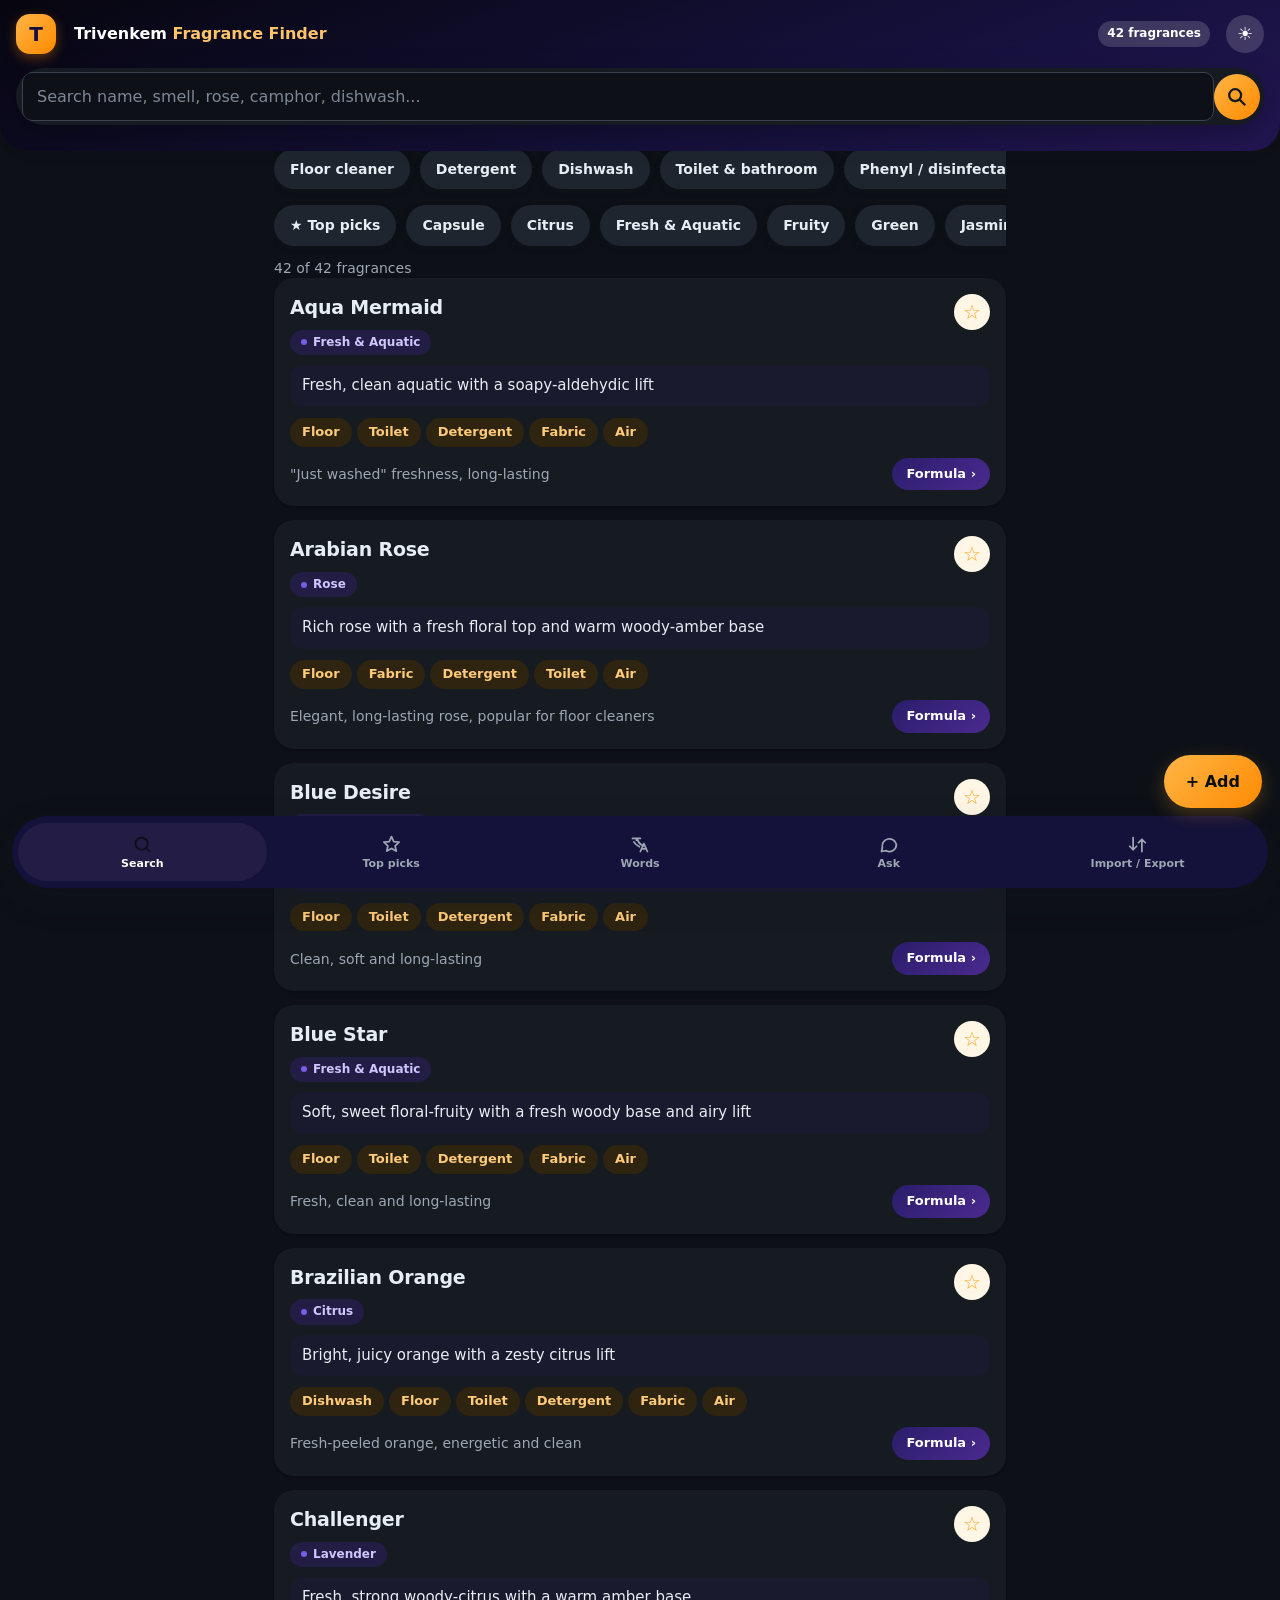
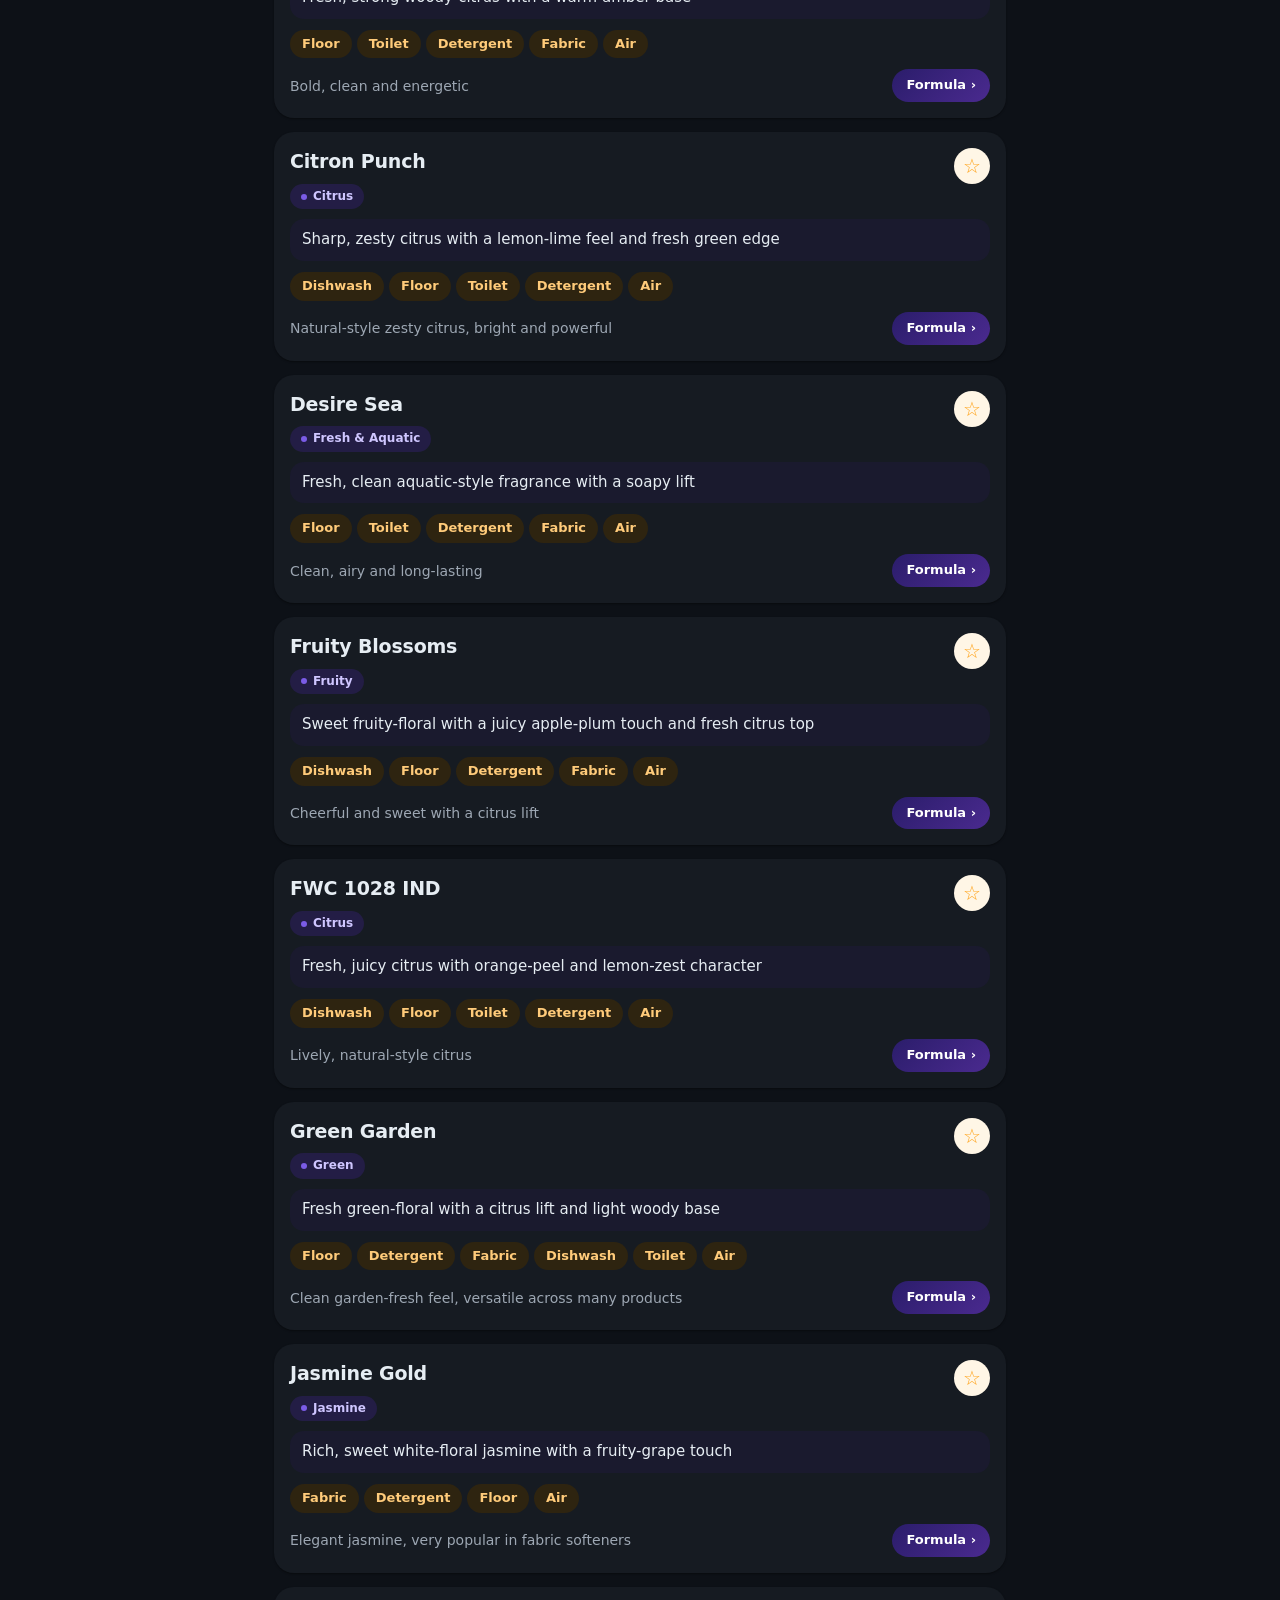
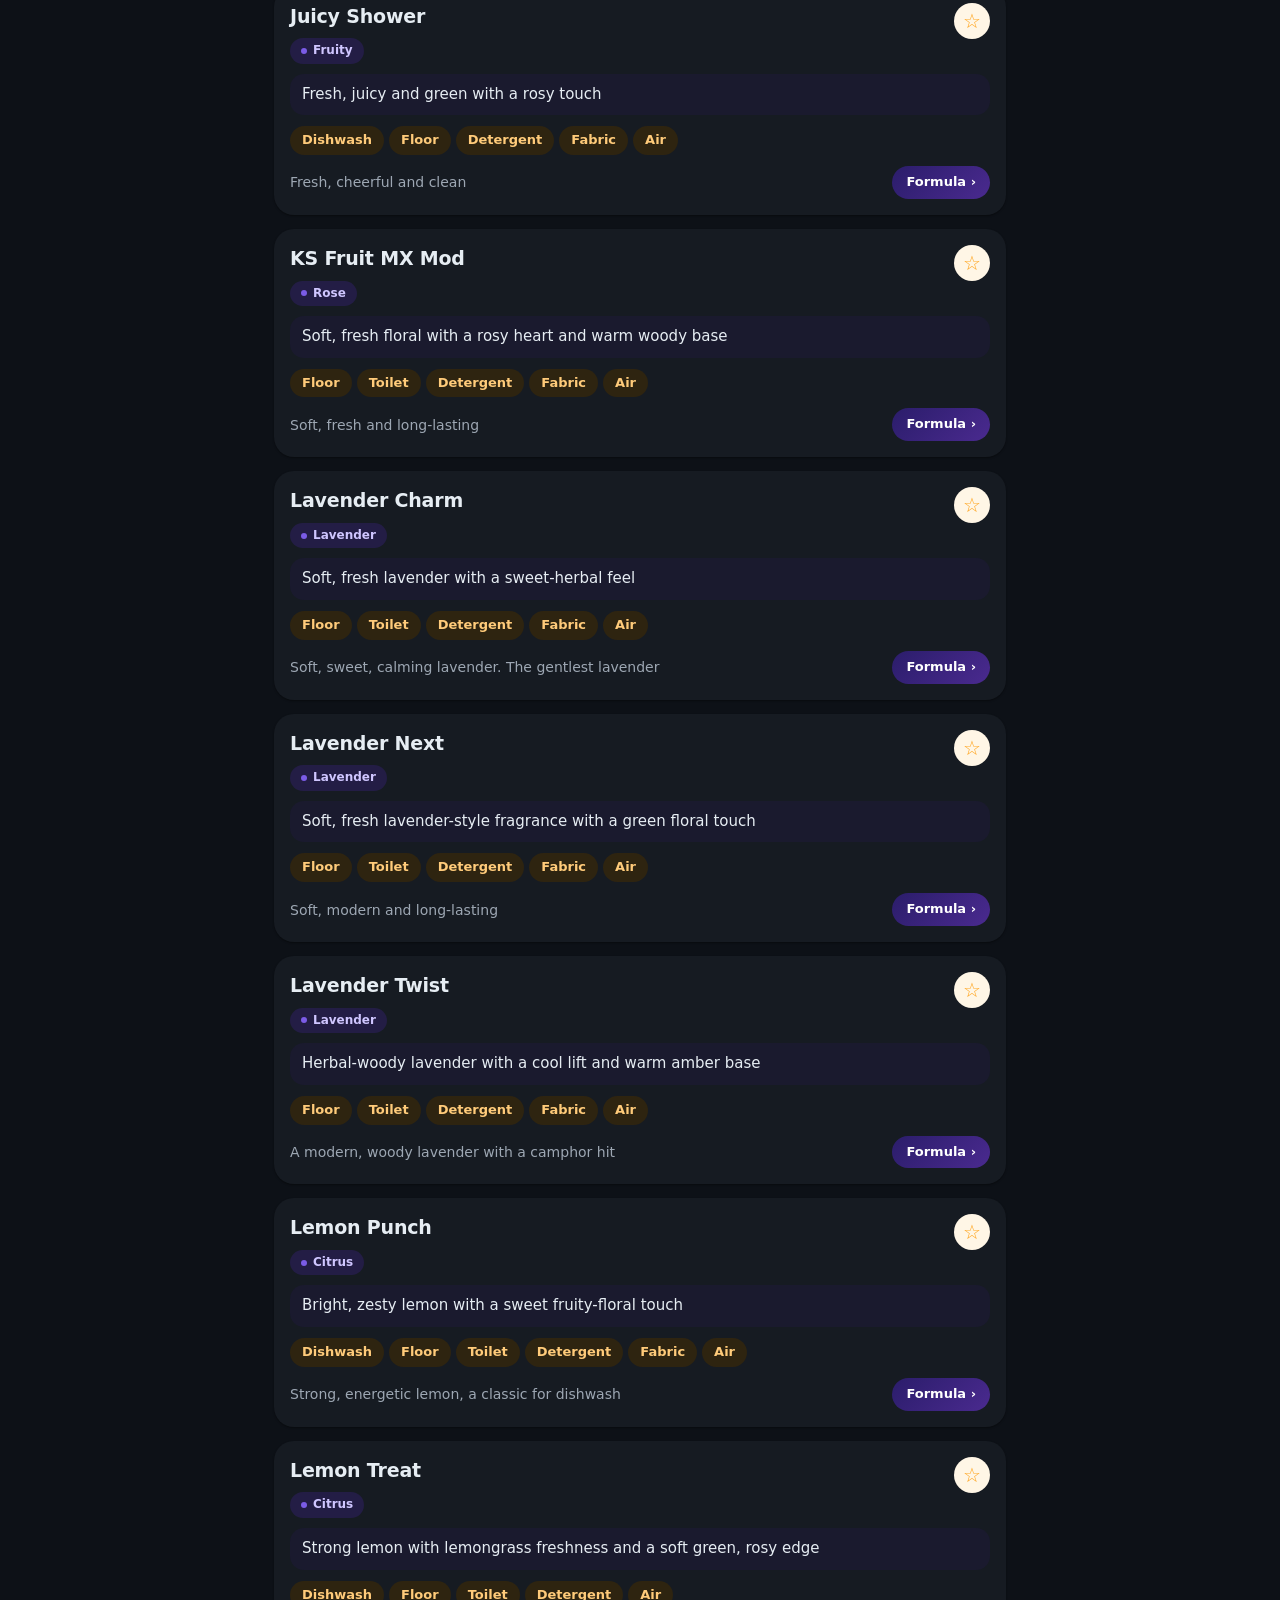
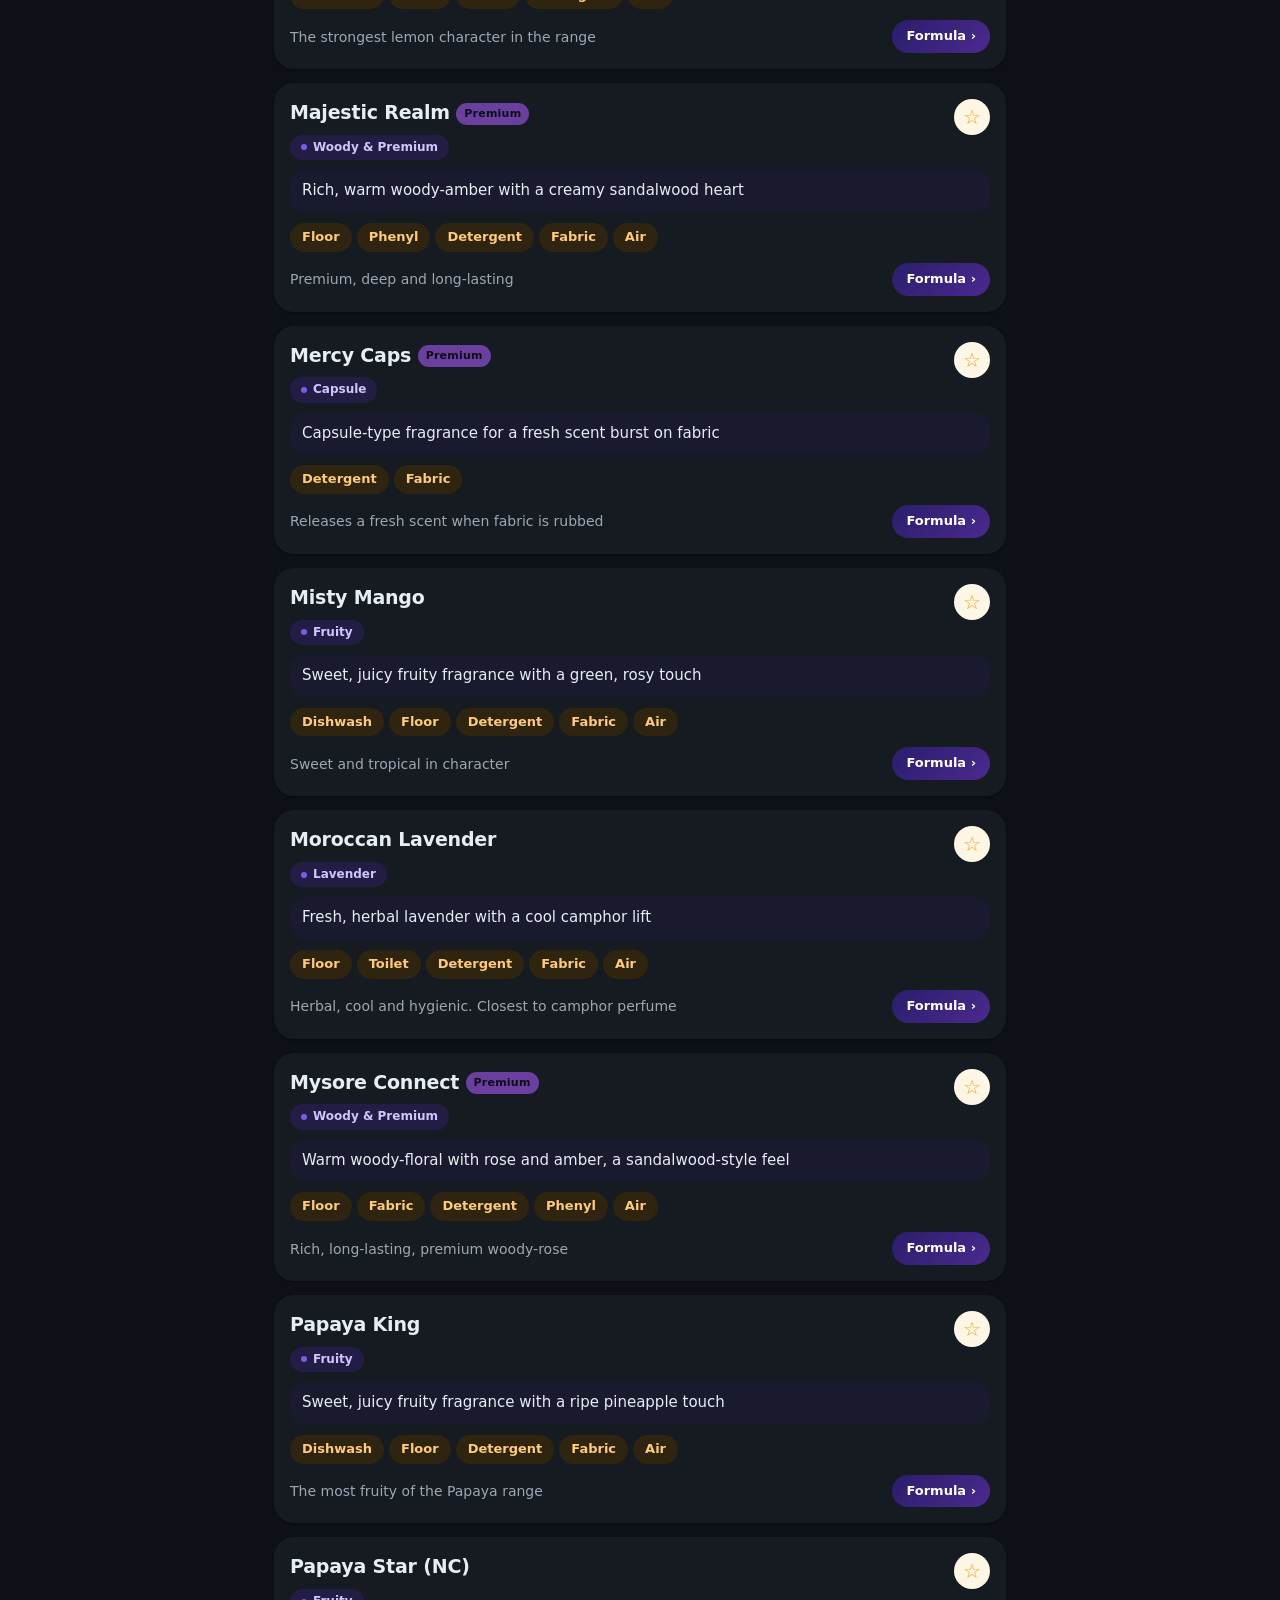
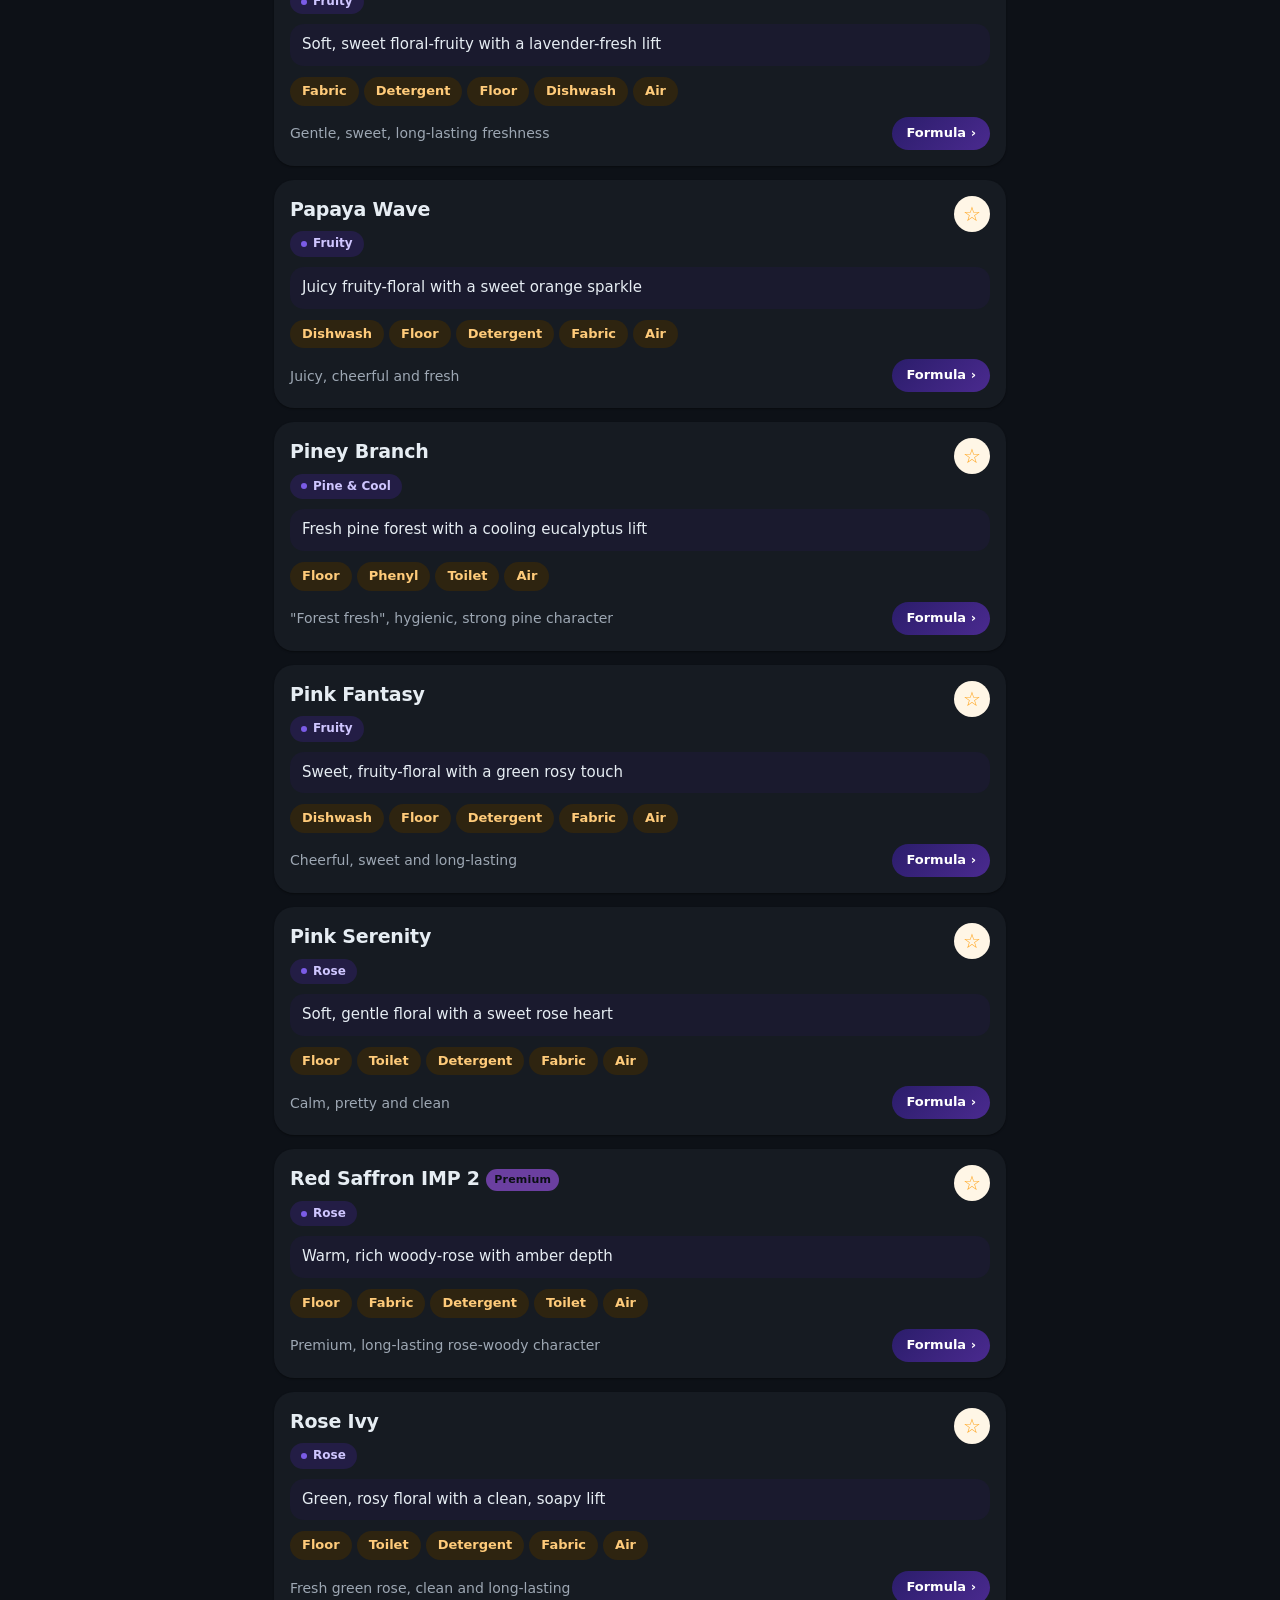
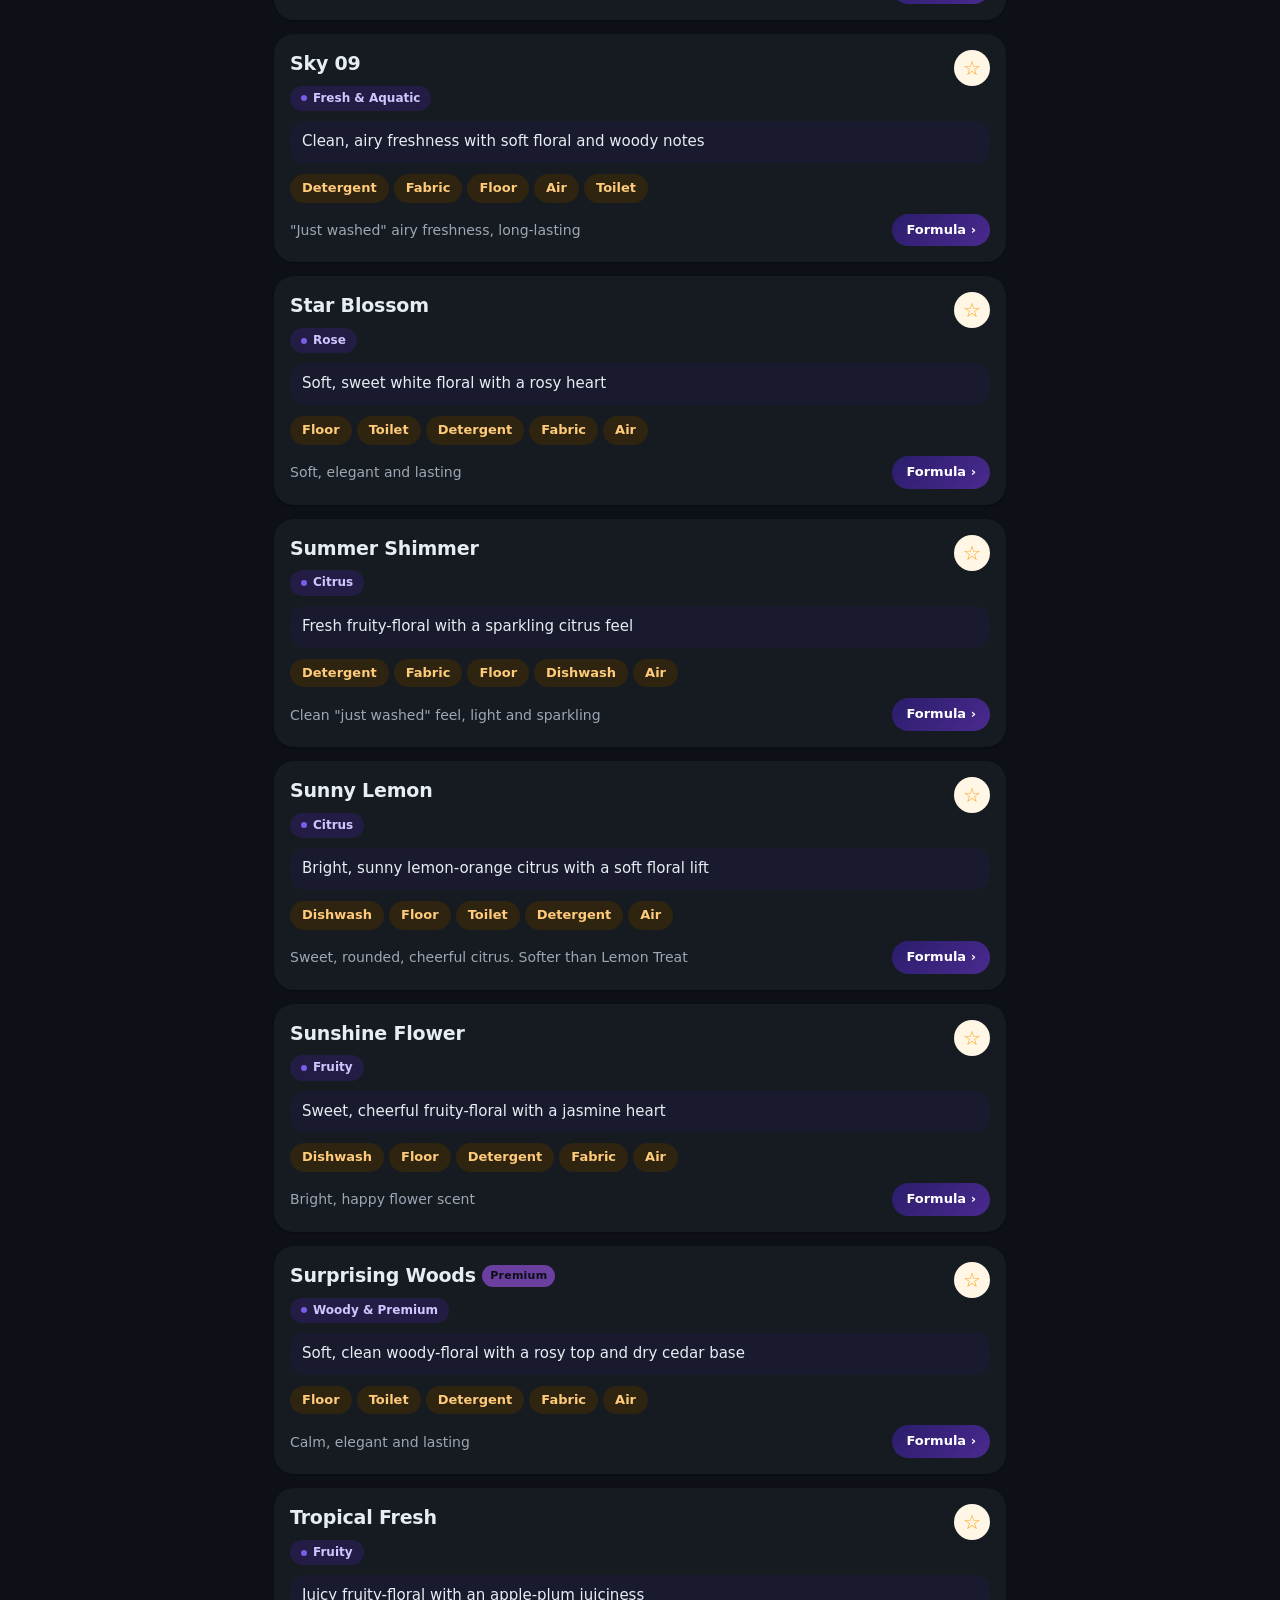
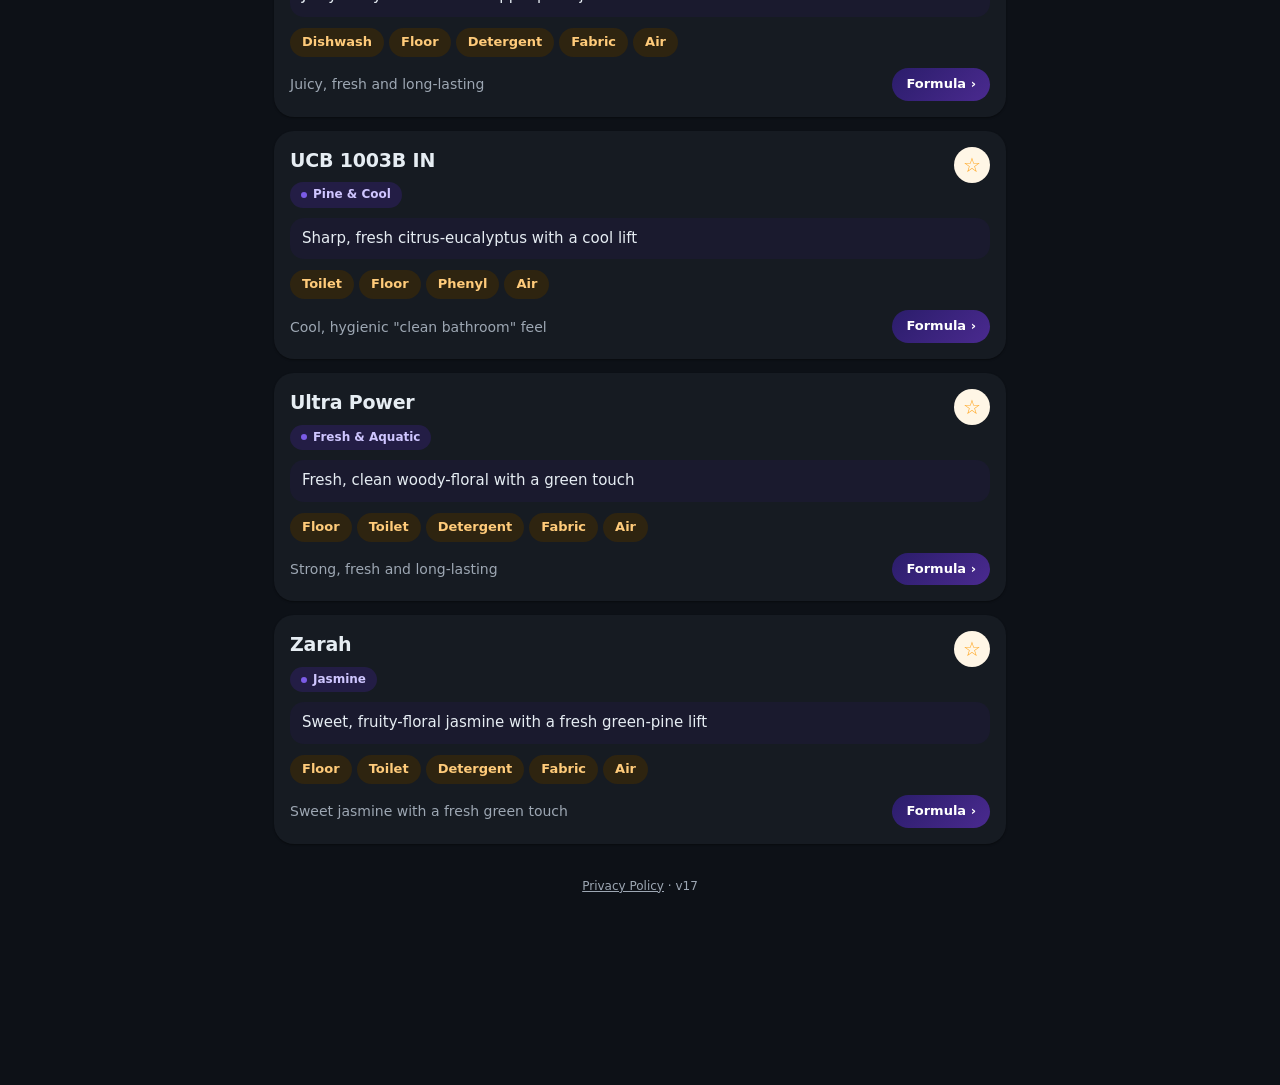
==== commit 5864f774: "Add files via upload" ====
--- a/index.html
+++ b/index.html
@@ -14,7 +14,7 @@
 <nav id="nav"><a href="#/" data-t="home"><svg viewBox="0 0 24 24" width="22" height="22" fill="none" stroke="currentColor" stroke-width="2" stroke-linecap="round" stroke-linejoin="round" aria-hidden="true"><circle cx="11" cy="11" r="7"/><path d="M20 20l-4-4"/></svg><span>Search</span></a><a href="#/top" data-t="top"><svg viewBox="0 0 24 24" width="22" height="22" fill="none" stroke="currentColor" stroke-width="2" stroke-linecap="round" stroke-linejoin="round" aria-hidden="true"><path d="M12 3l2.6 5.6 6.1.7-4.5 4.2 1.2 6-5.4-3-5.4 3 1.2-6L3.3 9.3l6.1-.7z"/></svg><span>Top picks</span></a><a href="#/words" data-t="words"><svg viewBox="0 0 24 24" width="22" height="22" fill="none" stroke="currentColor" stroke-width="2" stroke-linecap="round" stroke-linejoin="round" aria-hidden="true"><path d="M4 5h9M8.5 5v2M5.5 9c1.6 2.6 3.6 4.4 6.5 5.6M10 7c.8 2.6 3 5 6.5 6.5"/><path d="M13 20l4-9 4 9M14.5 17h5"/></svg><span>Words</span></a><a href="#/ai" data-t="ai"><svg viewBox="0 0 24 24" width="22" height="22" fill="none" stroke="currentColor" stroke-width="2" stroke-linecap="round" stroke-linejoin="round" aria-hidden="true"><path d="M21 12a8 8 0 0 1-11.6 7.1L4 20l1-4.6A8 8 0 1 1 21 12z"/></svg><span>Ask</span></a><a href="#/tools" data-t="tools"><svg viewBox="0 0 24 24" width="22" height="22" fill="none" stroke="currentColor" stroke-width="2" stroke-linecap="round" stroke-linejoin="round" aria-hidden="true"><path d="M7 4v14M3 14l4 4 4-4M17 20V6M13 10l4-4 4 4"/></svg><span>Import / Export</span></a></nav>
 <main id="app"></main>
 <a class="fab" href="#/new" id="fab">+ Add</a>
-<footer><a href="privacy.html">Privacy Policy</a> &middot; v16</footer>
-<script src="data.js"></script><script src="config.js"></script><script src="ai.js"></script><script src="app.js"></script>
+<footer><a href="privacy.html">Privacy Policy</a> &middot; v17</footer>
+<script src="data.js"></script><script src="coa-data.js"></script><script src="config.js"></script><script src="ai.js"></script><script src="app.js"></script>
 <script>(function(){function f(){var h=document.querySelector("header");if(h)document.documentElement.style.setProperty("--hh",h.offsetHeight+"px")}f();addEventListener("resize",f);addEventListener("load",f)})()</script>
 </body></html>
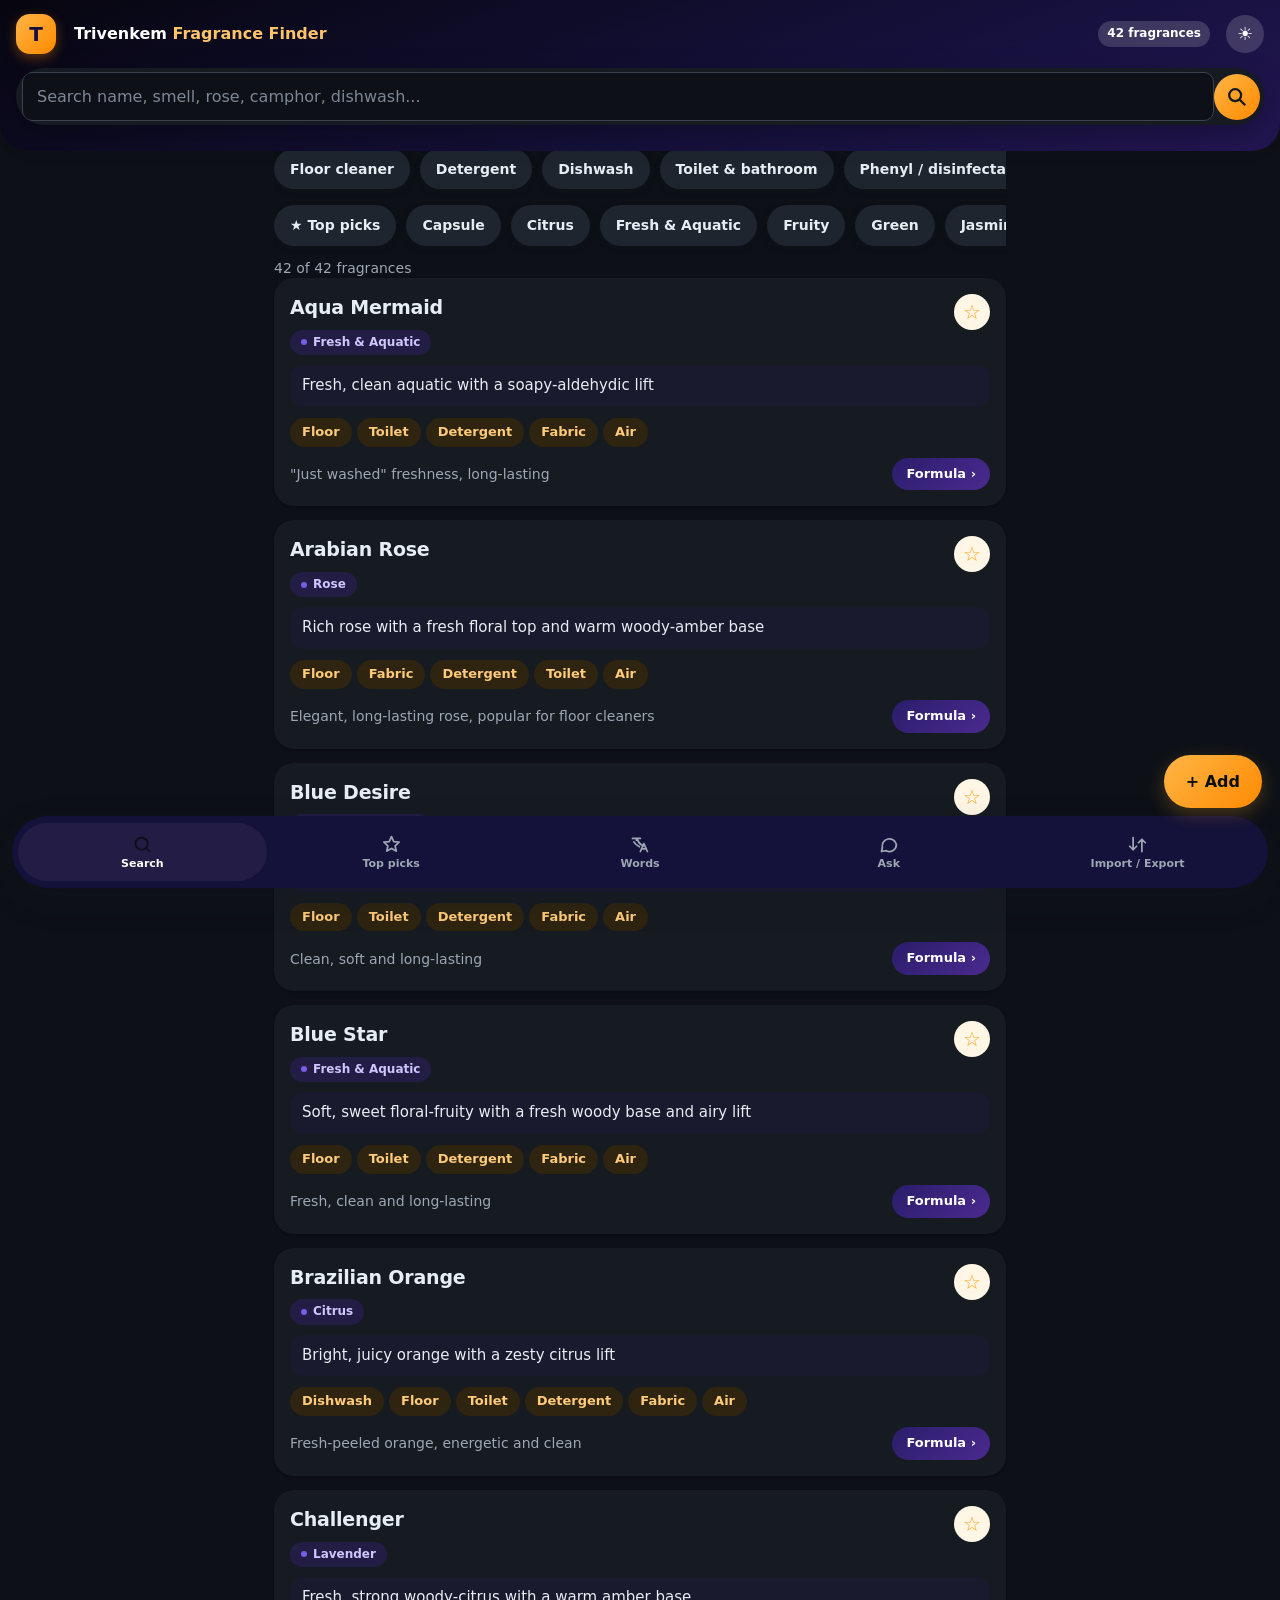
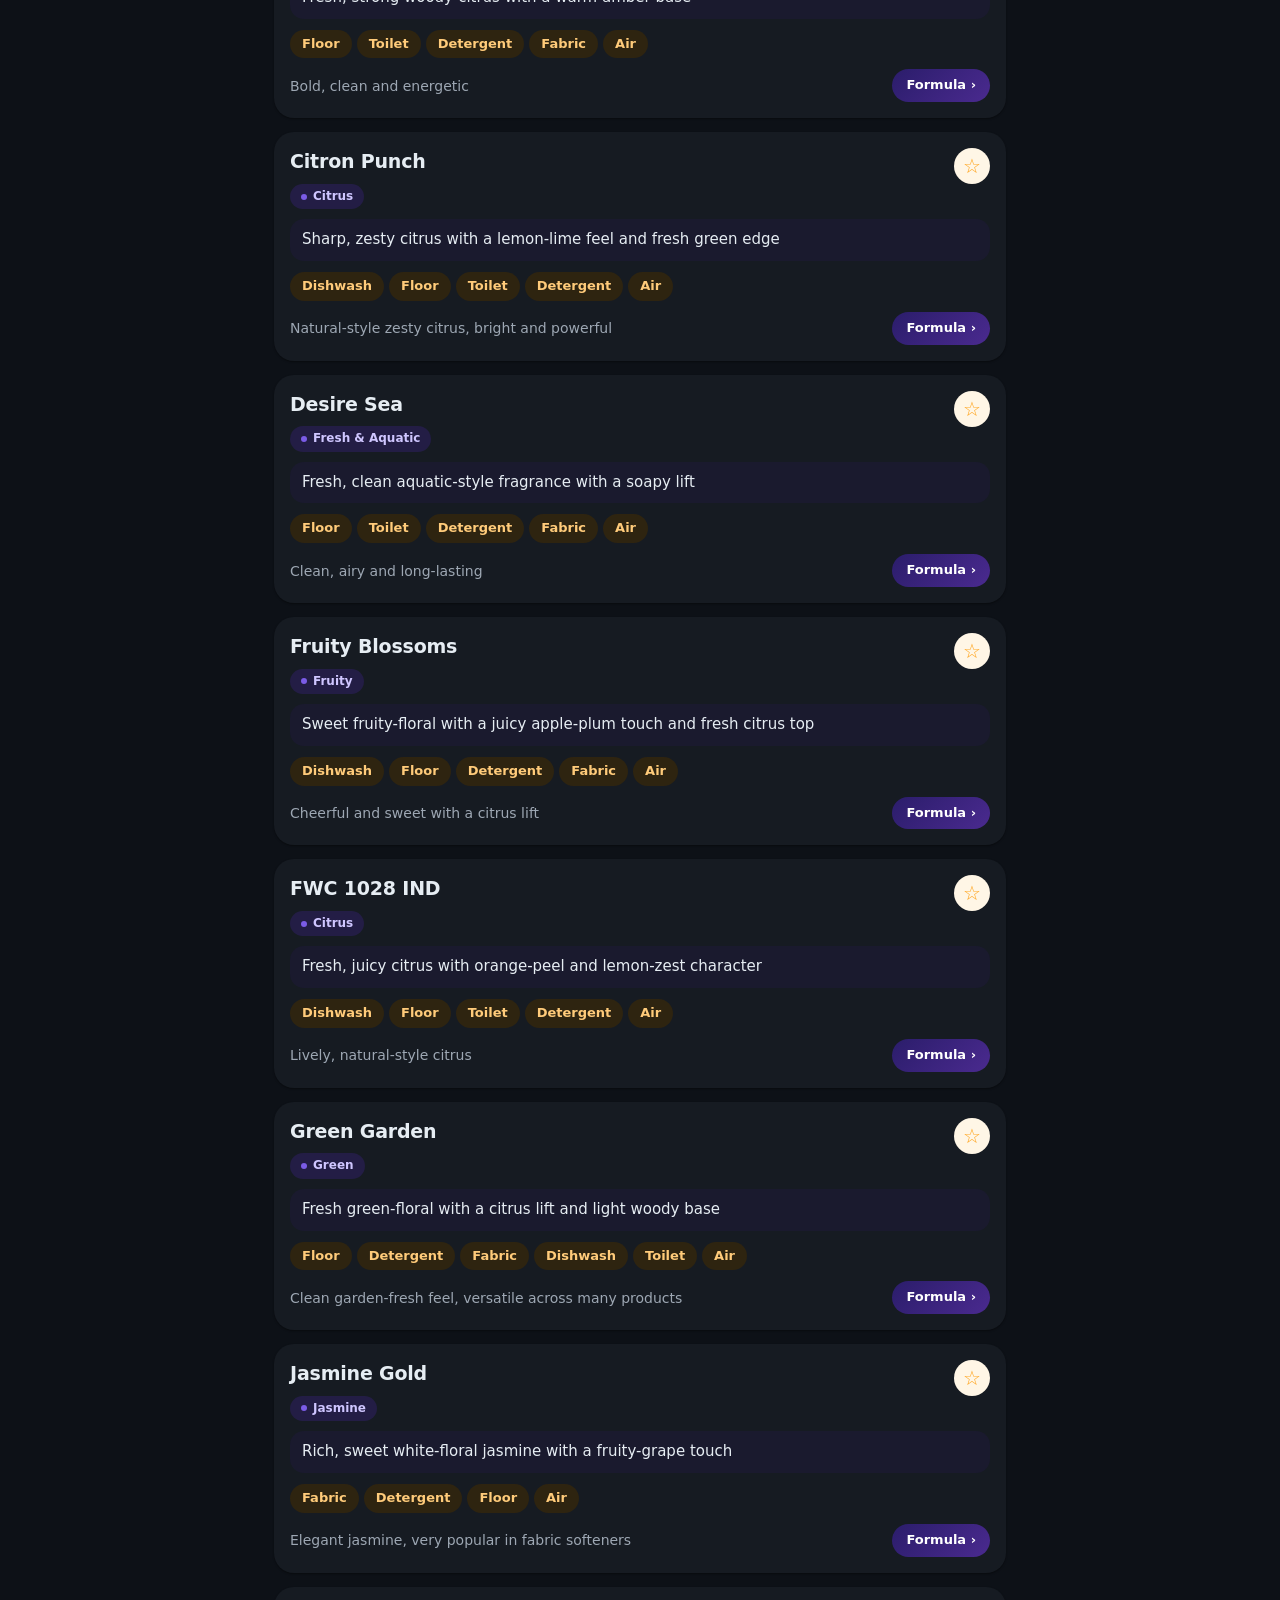
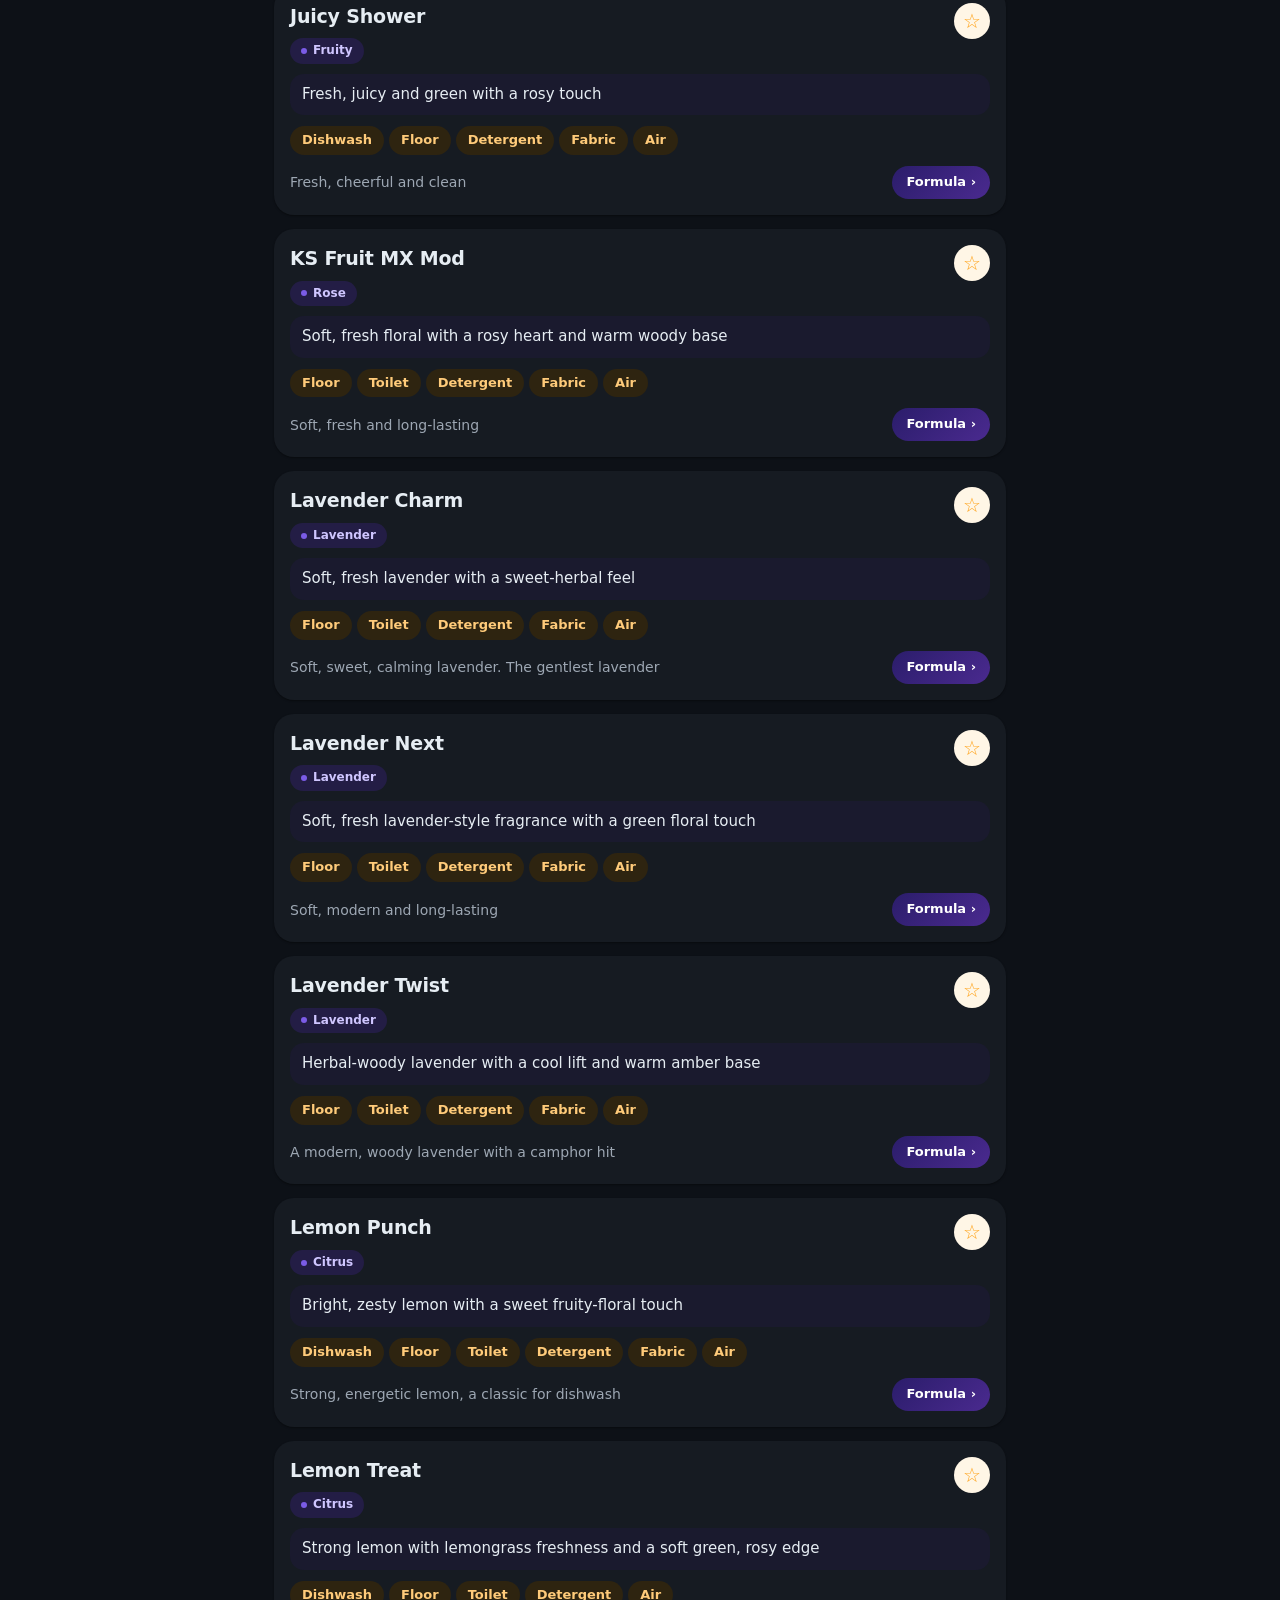
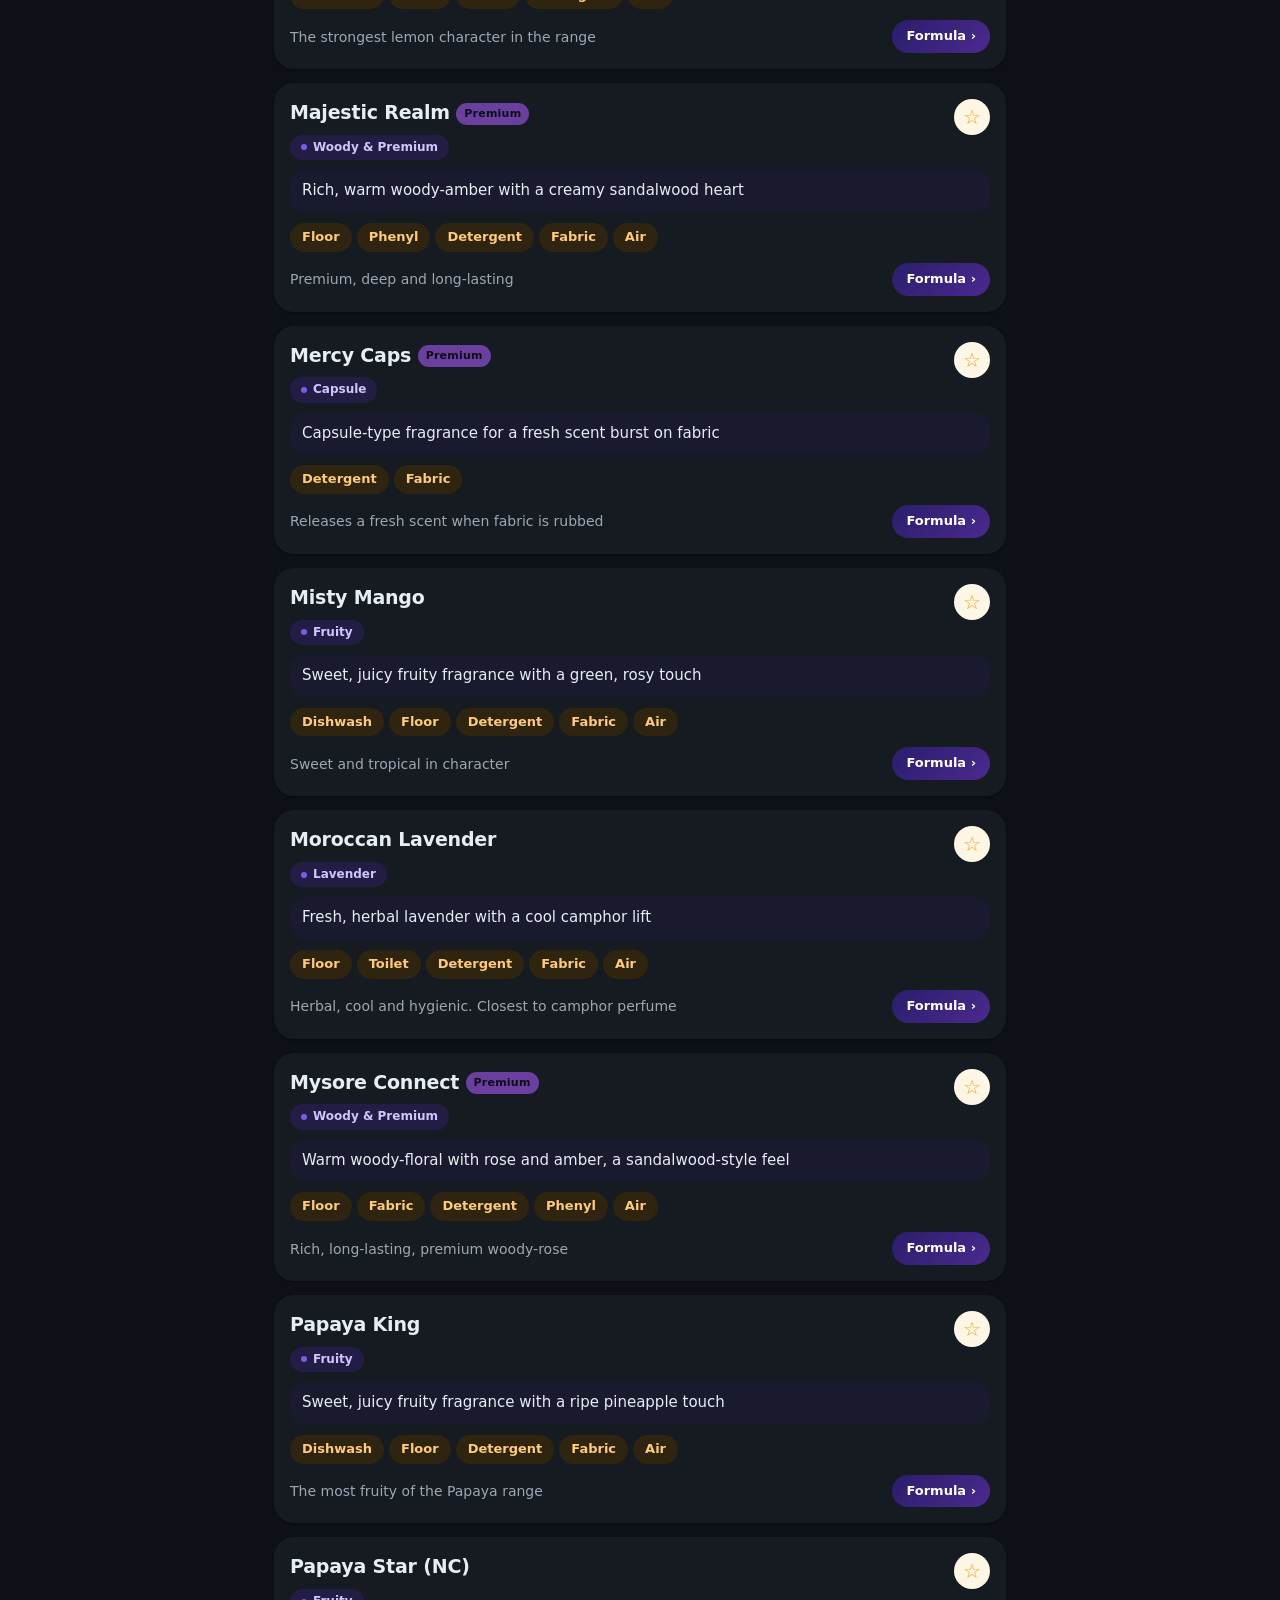
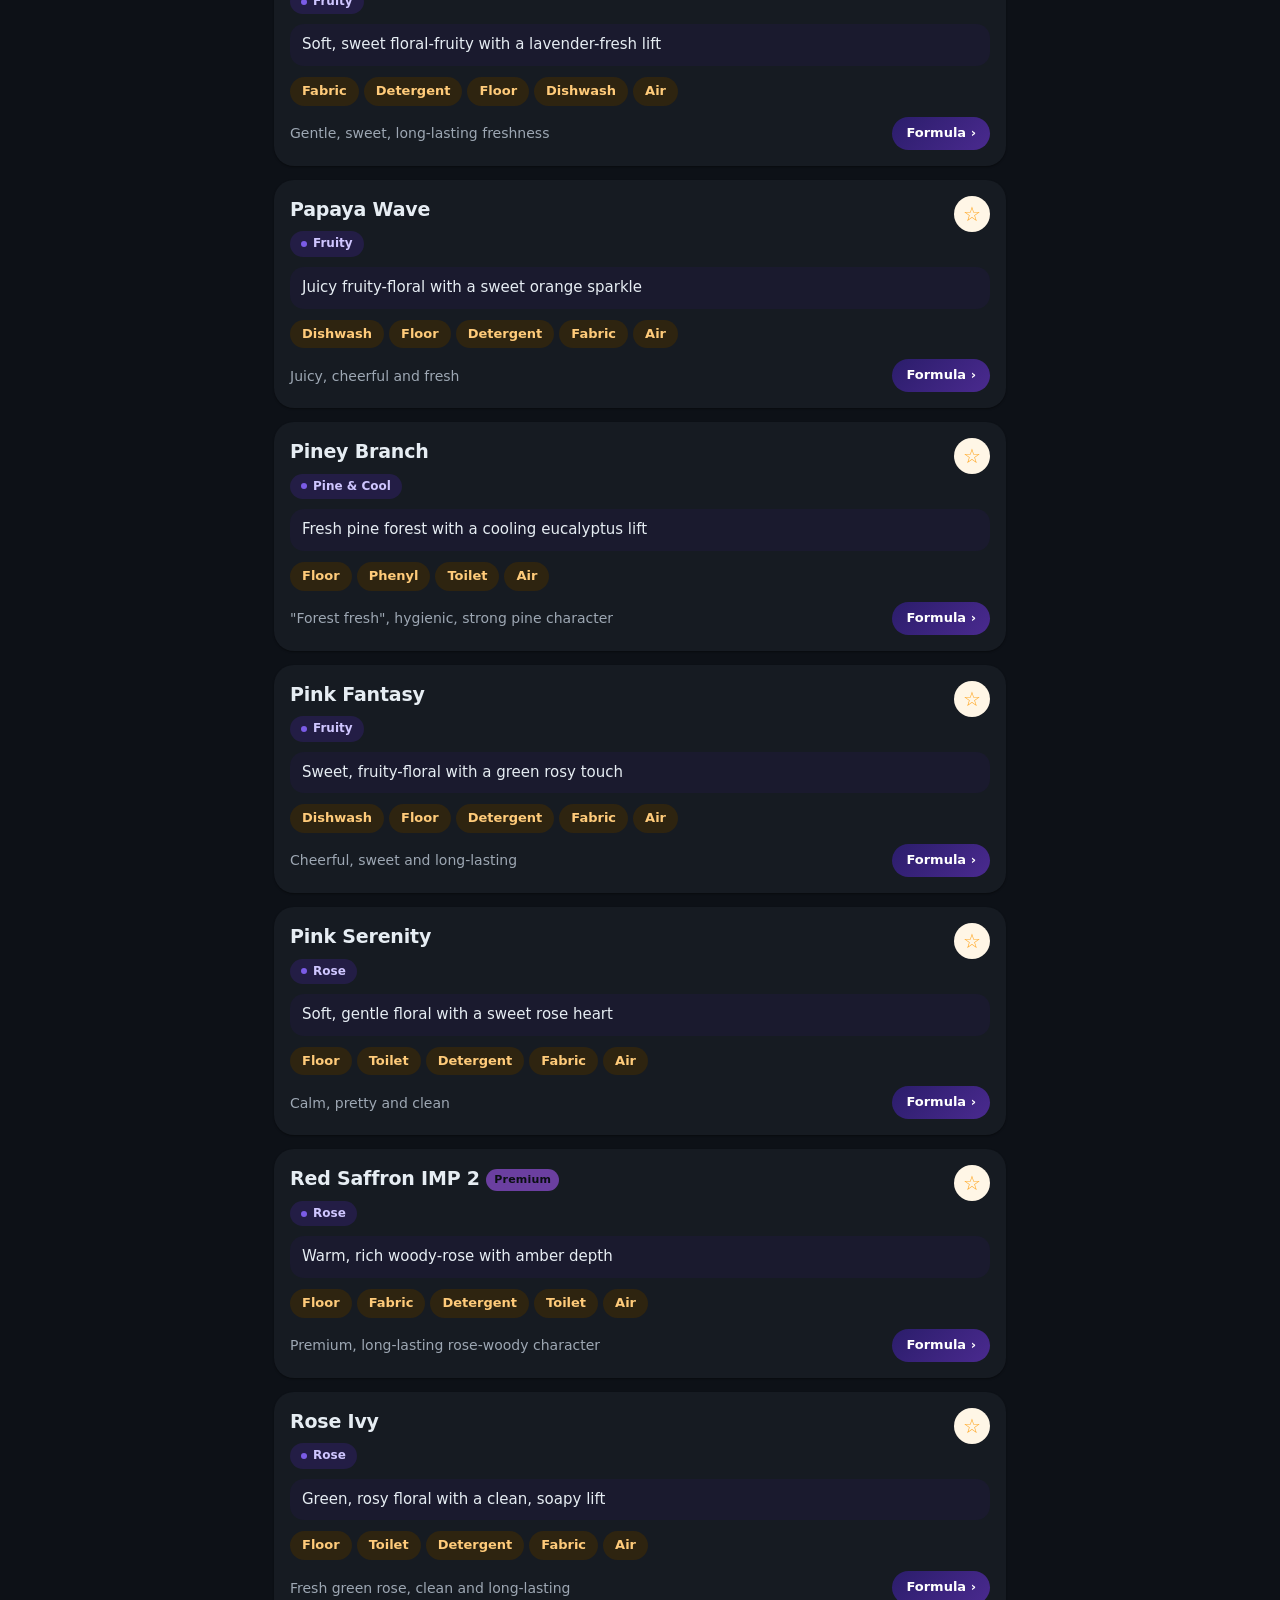
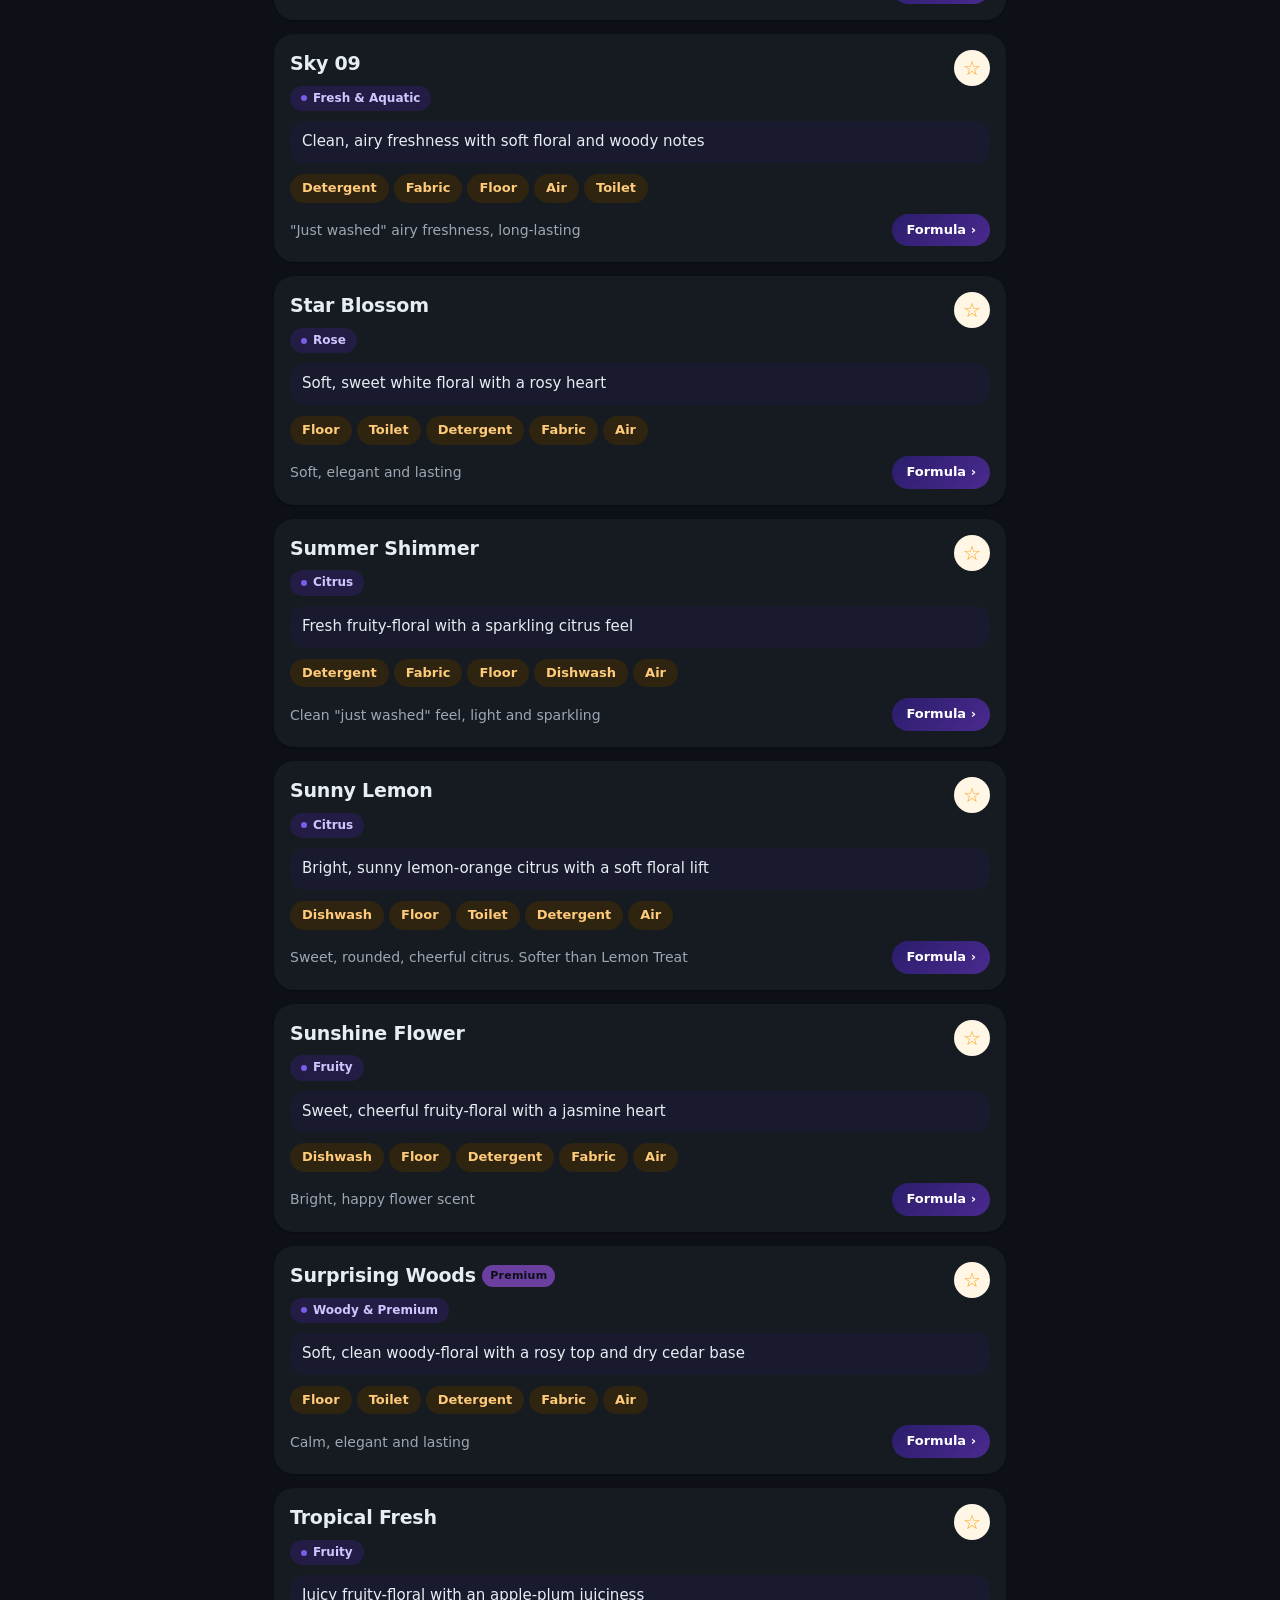
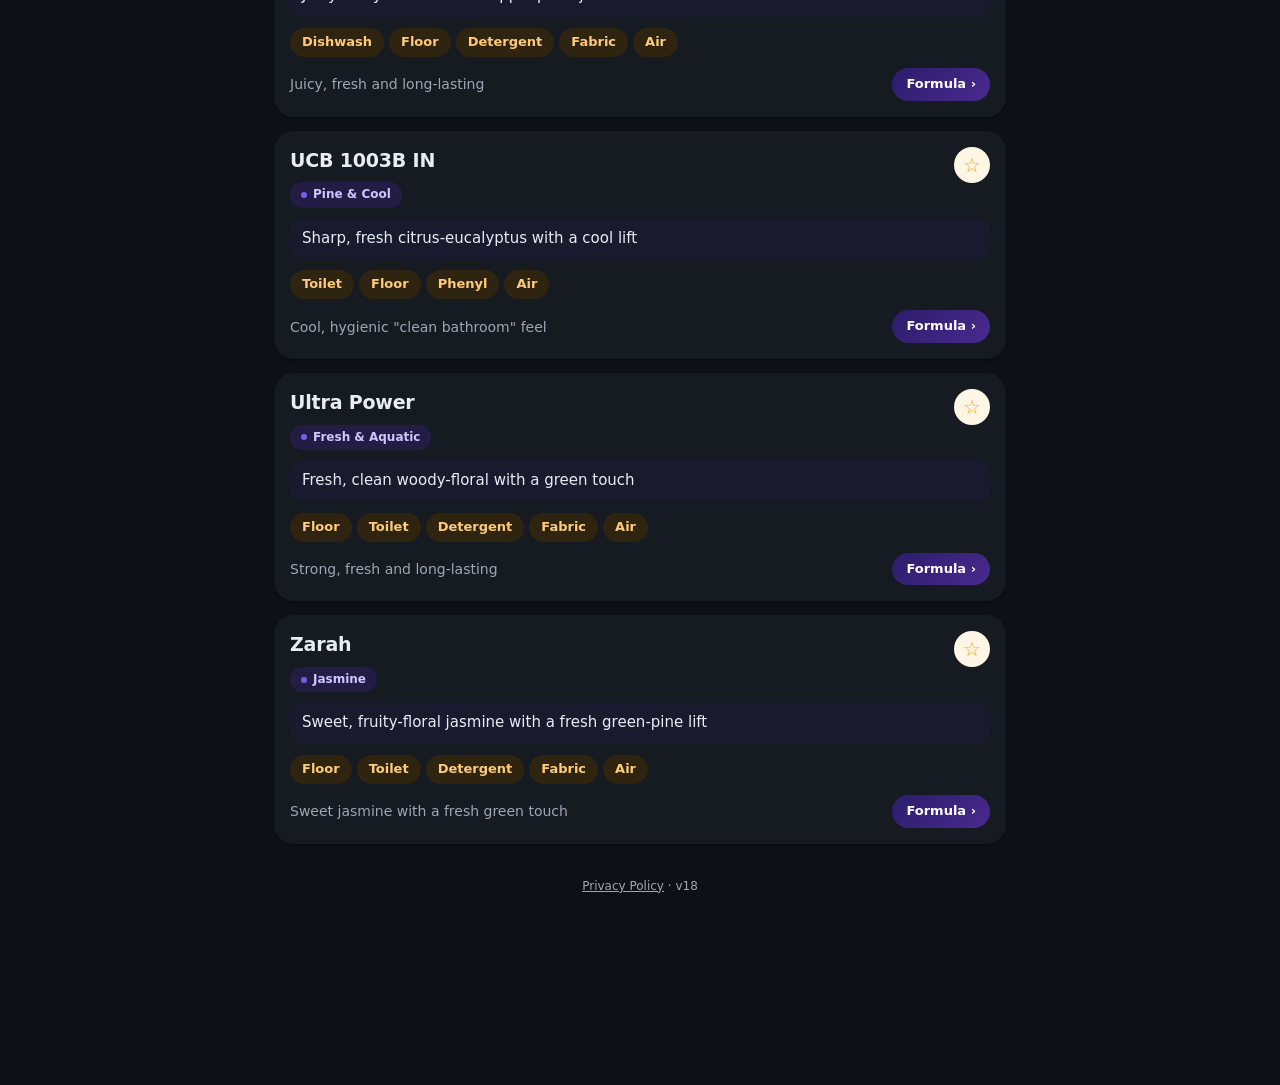
==== commit fdbb6486: "Add files via upload" ====
--- a/index.html
+++ b/index.html
@@ -14,7 +14,7 @@
 <nav id="nav"><a href="#/" data-t="home"><svg viewBox="0 0 24 24" width="22" height="22" fill="none" stroke="currentColor" stroke-width="2" stroke-linecap="round" stroke-linejoin="round" aria-hidden="true"><circle cx="11" cy="11" r="7"/><path d="M20 20l-4-4"/></svg><span>Search</span></a><a href="#/top" data-t="top"><svg viewBox="0 0 24 24" width="22" height="22" fill="none" stroke="currentColor" stroke-width="2" stroke-linecap="round" stroke-linejoin="round" aria-hidden="true"><path d="M12 3l2.6 5.6 6.1.7-4.5 4.2 1.2 6-5.4-3-5.4 3 1.2-6L3.3 9.3l6.1-.7z"/></svg><span>Top picks</span></a><a href="#/words" data-t="words"><svg viewBox="0 0 24 24" width="22" height="22" fill="none" stroke="currentColor" stroke-width="2" stroke-linecap="round" stroke-linejoin="round" aria-hidden="true"><path d="M4 5h9M8.5 5v2M5.5 9c1.6 2.6 3.6 4.4 6.5 5.6M10 7c.8 2.6 3 5 6.5 6.5"/><path d="M13 20l4-9 4 9M14.5 17h5"/></svg><span>Words</span></a><a href="#/ai" data-t="ai"><svg viewBox="0 0 24 24" width="22" height="22" fill="none" stroke="currentColor" stroke-width="2" stroke-linecap="round" stroke-linejoin="round" aria-hidden="true"><path d="M21 12a8 8 0 0 1-11.6 7.1L4 20l1-4.6A8 8 0 1 1 21 12z"/></svg><span>Ask</span></a><a href="#/tools" data-t="tools"><svg viewBox="0 0 24 24" width="22" height="22" fill="none" stroke="currentColor" stroke-width="2" stroke-linecap="round" stroke-linejoin="round" aria-hidden="true"><path d="M7 4v14M3 14l4 4 4-4M17 20V6M13 10l4-4 4 4"/></svg><span>Import / Export</span></a></nav>
 <main id="app"></main>
 <a class="fab" href="#/new" id="fab">+ Add</a>
-<footer><a href="privacy.html">Privacy Policy</a> &middot; v17</footer>
+<footer><a href="privacy.html">Privacy Policy</a> &middot; v18</footer>
 <script src="data.js"></script><script src="coa-data.js"></script><script src="config.js"></script><script src="ai.js"></script><script src="app.js"></script>
 <script>(function(){function f(){var h=document.querySelector("header");if(h)document.documentElement.style.setProperty("--hh",h.offsetHeight+"px")}f();addEventListener("resize",f);addEventListener("load",f)})()</script>
 </body></html>
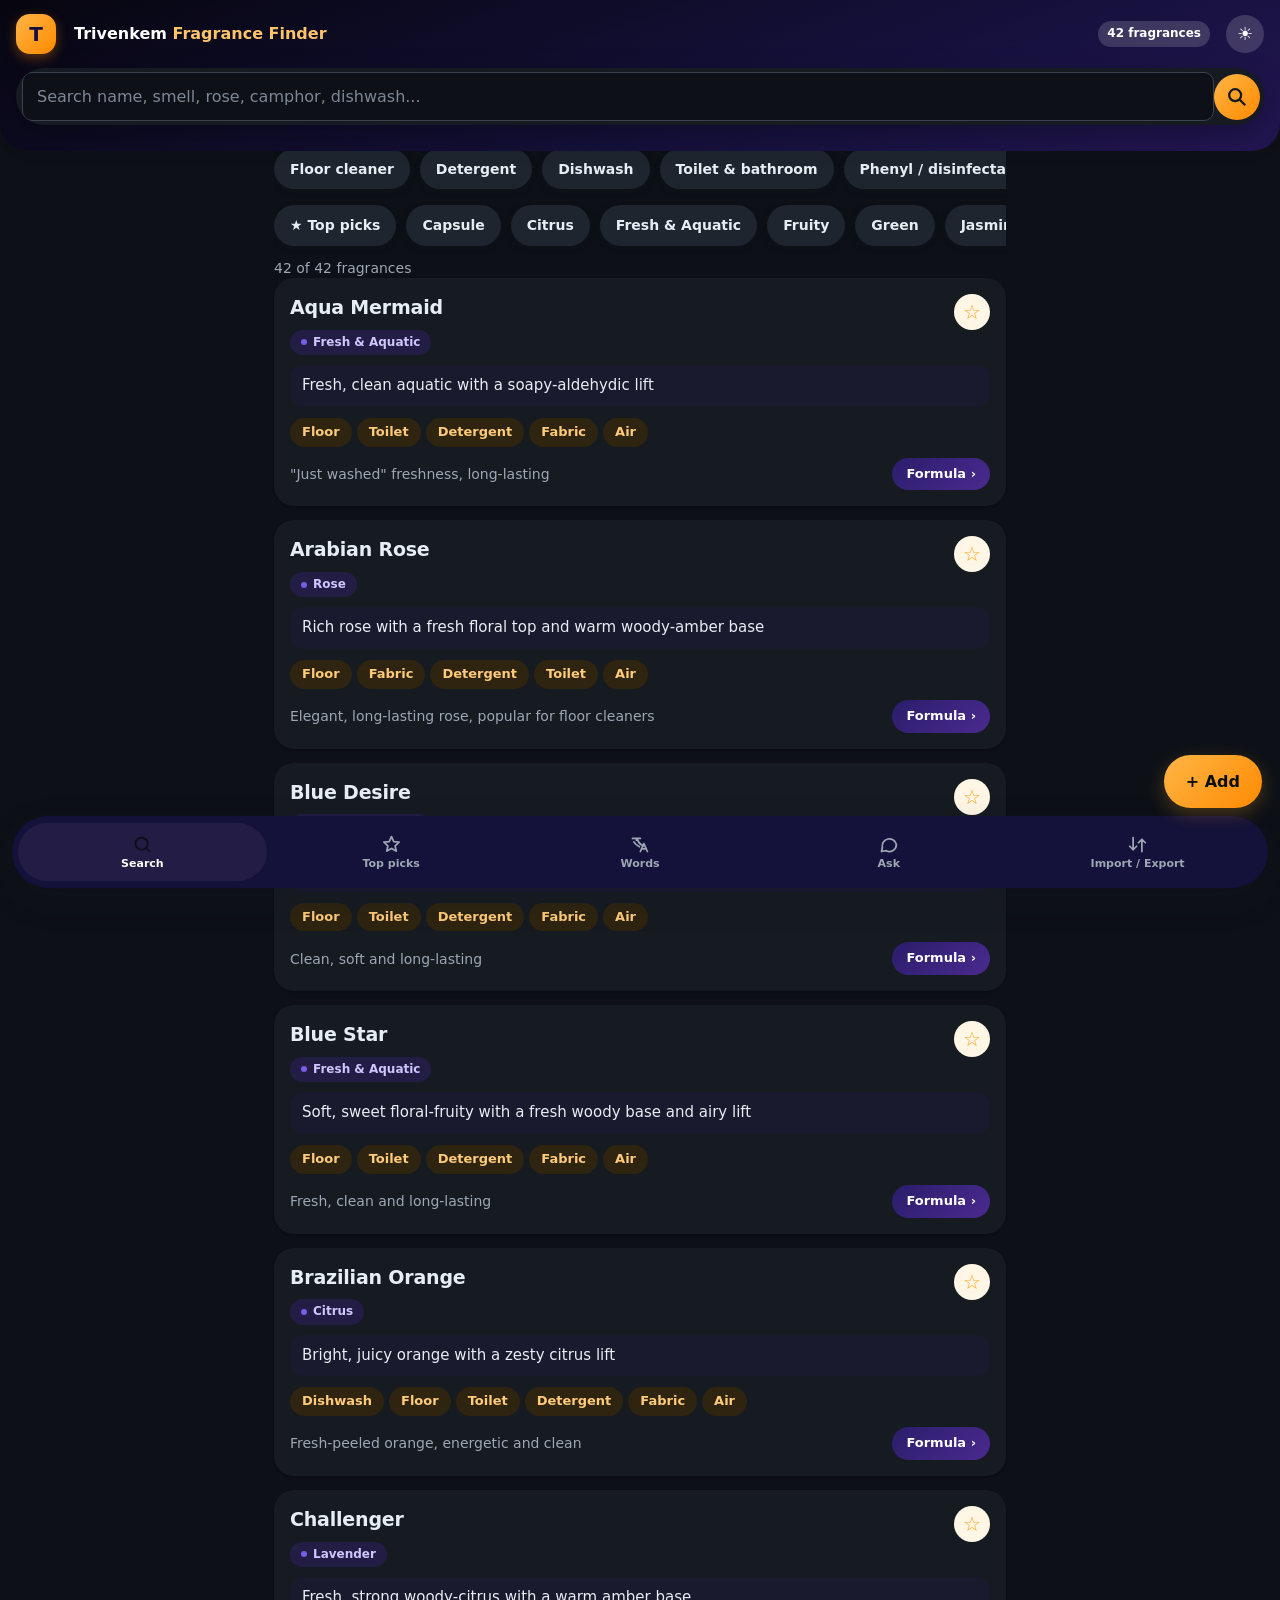
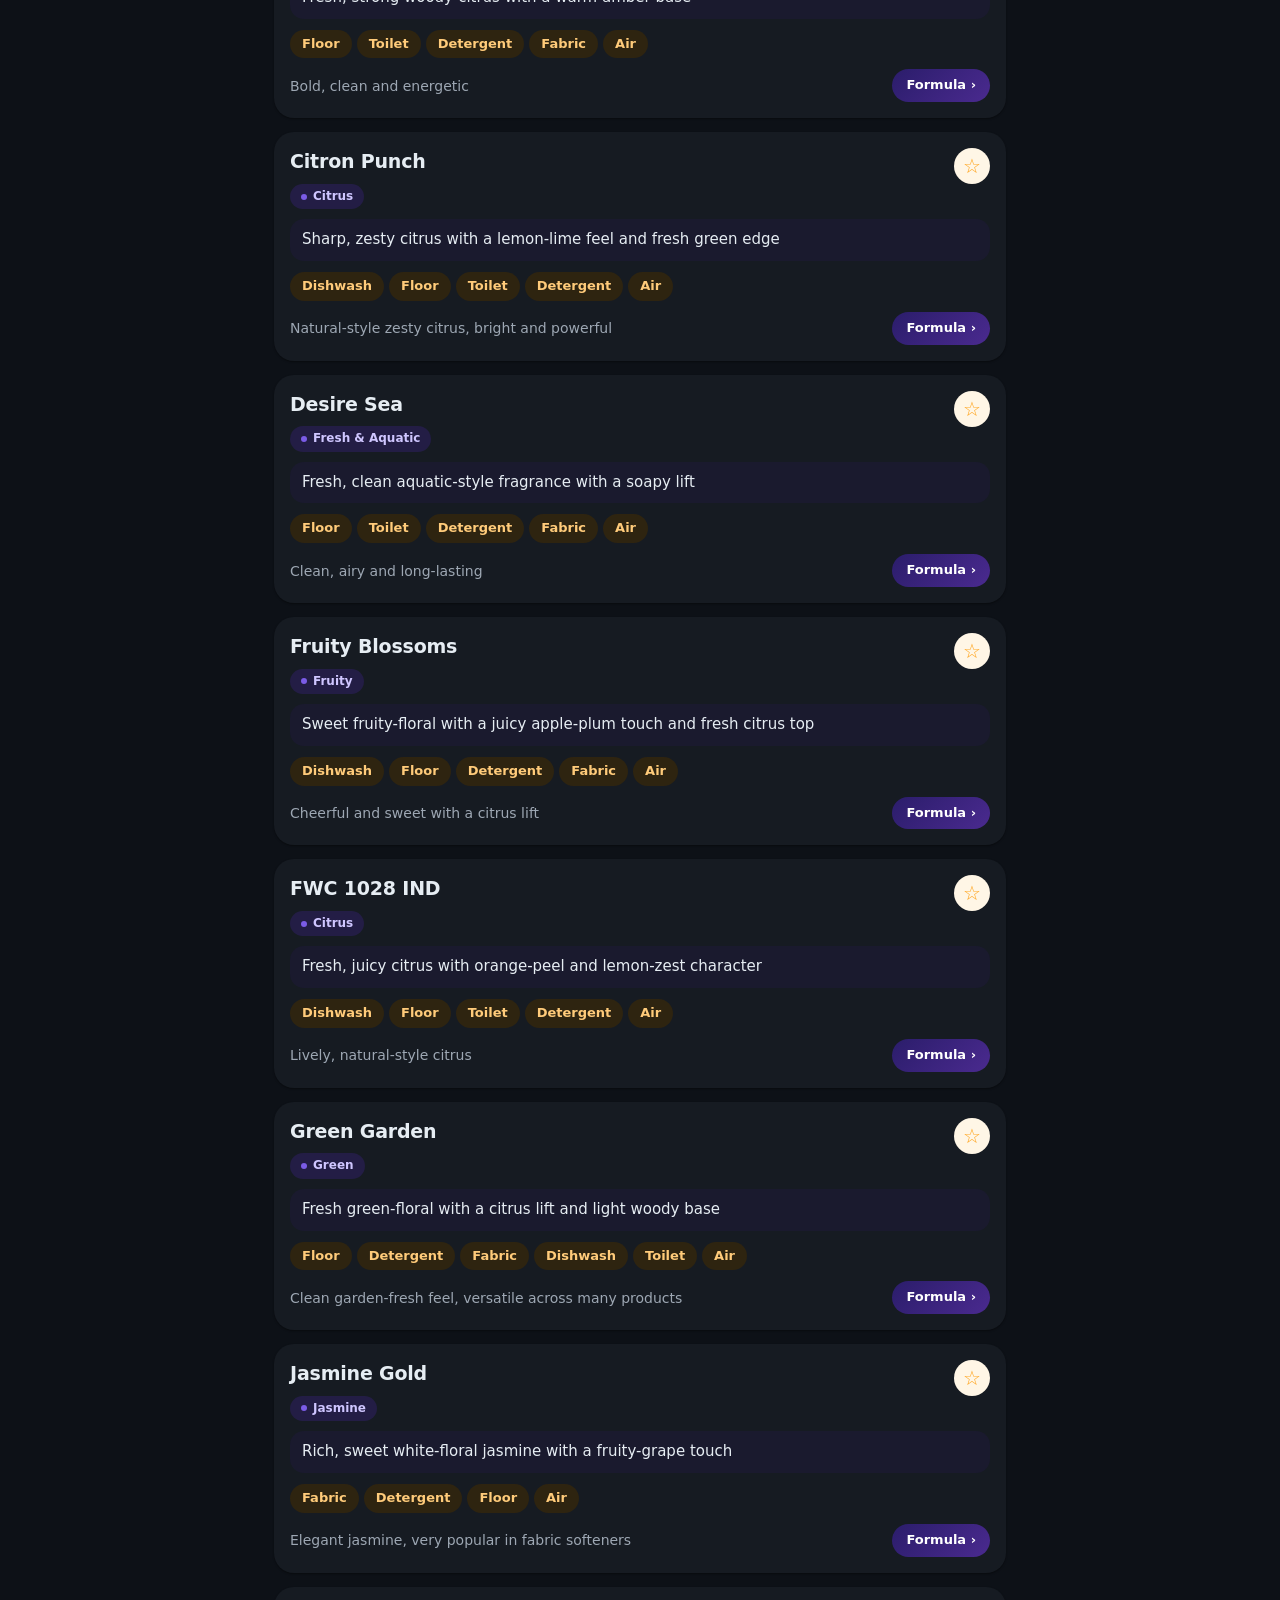
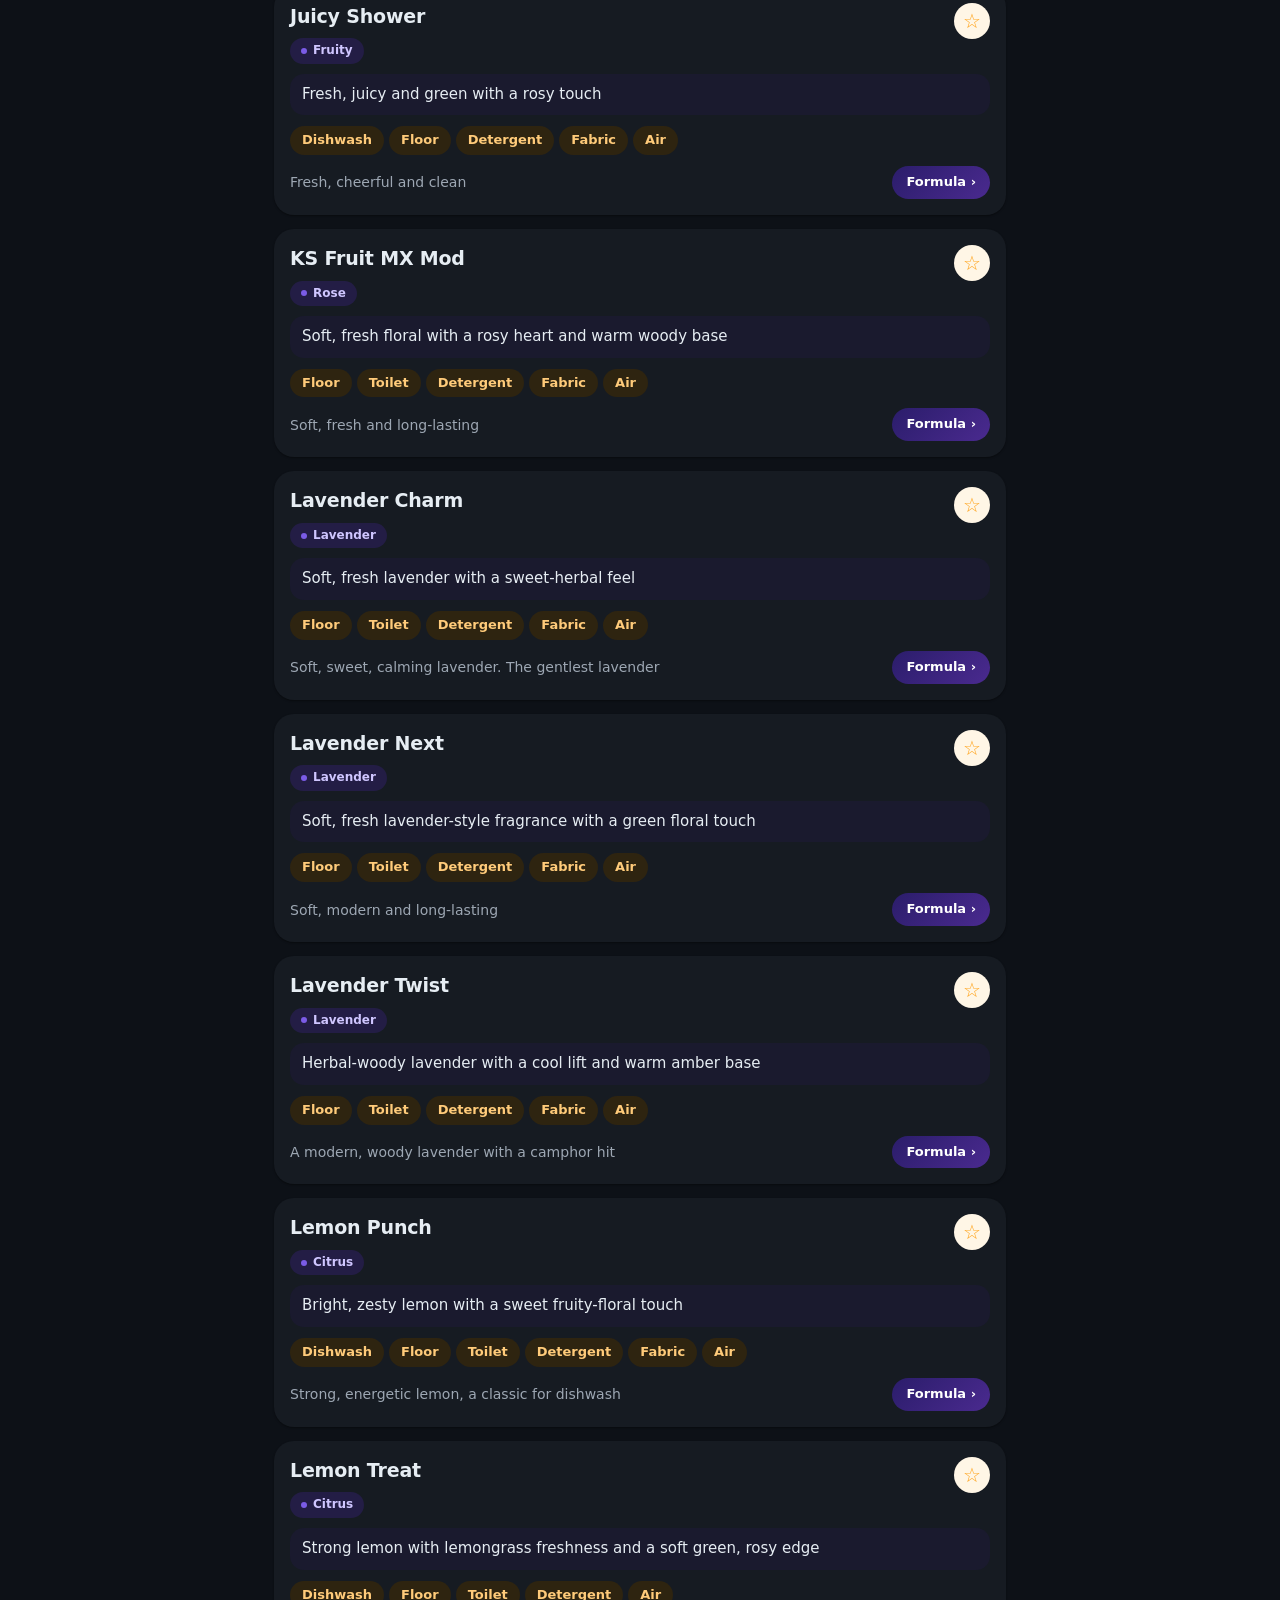
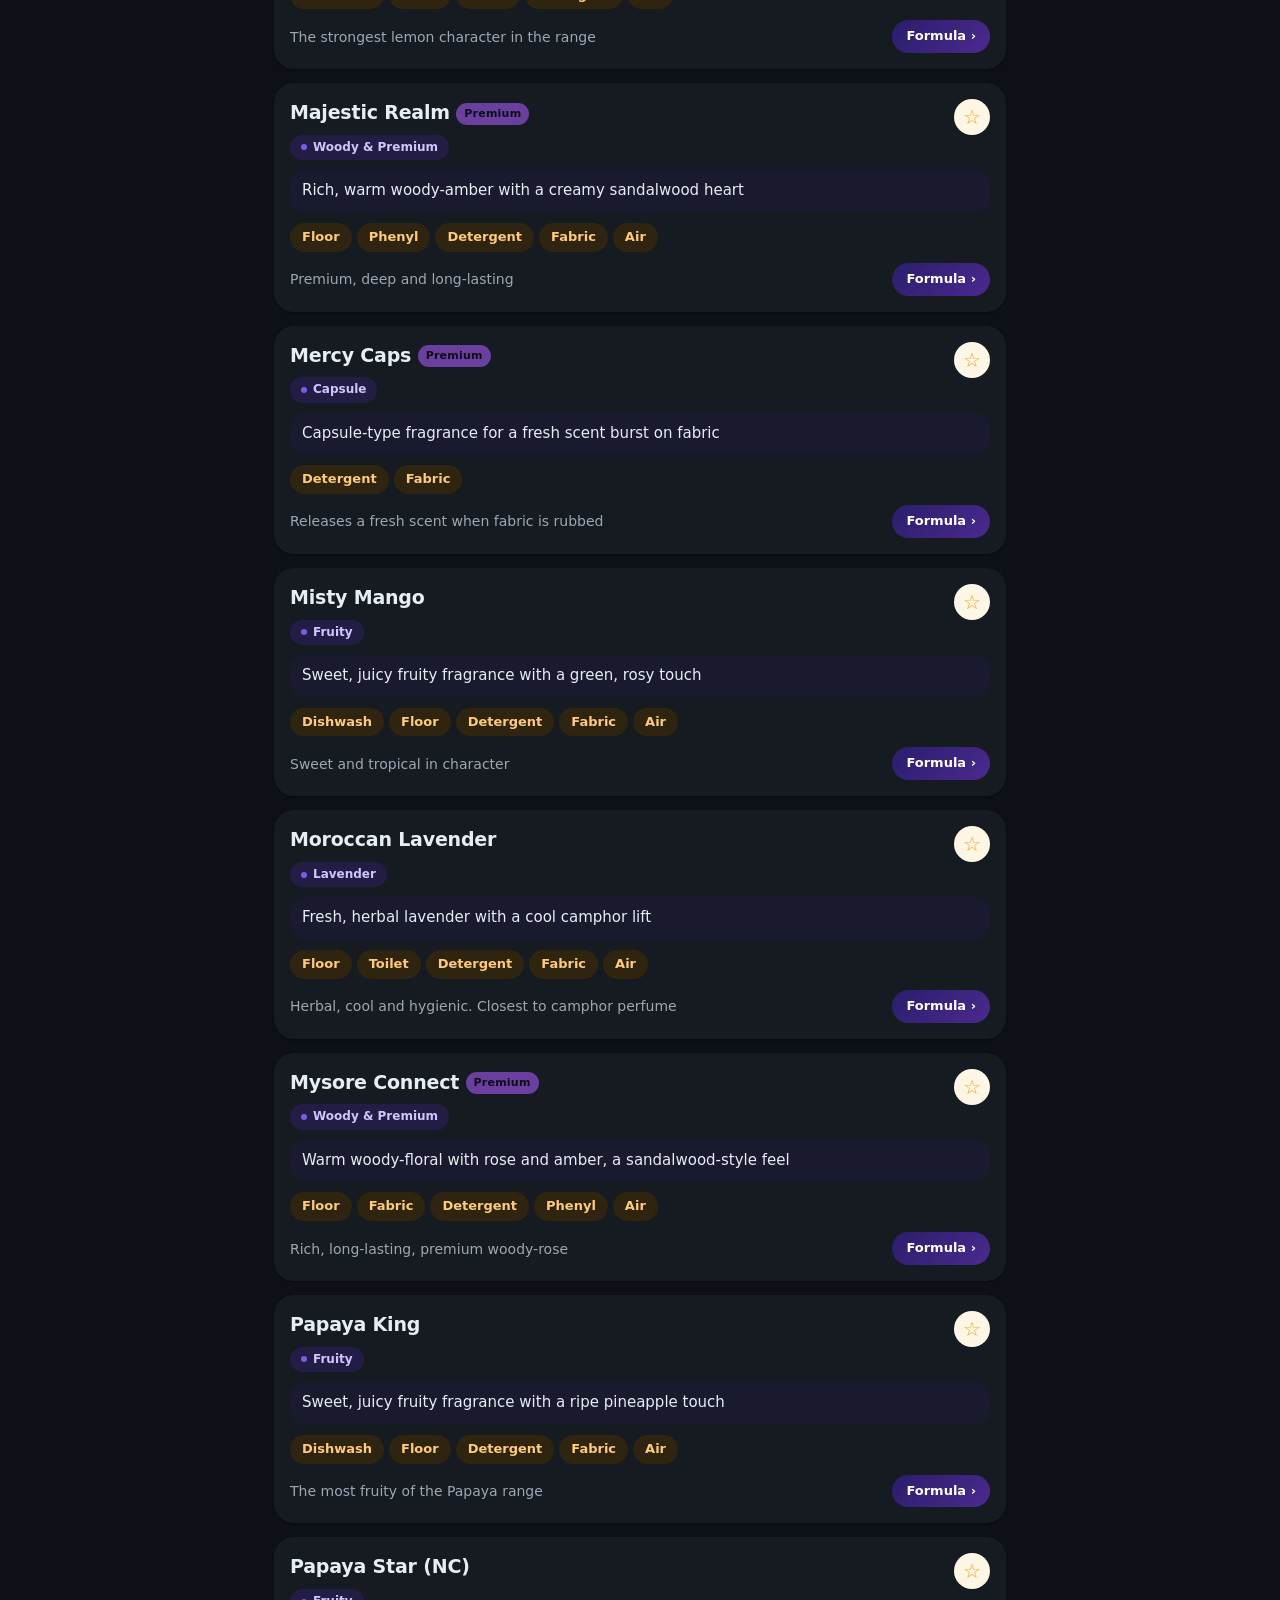
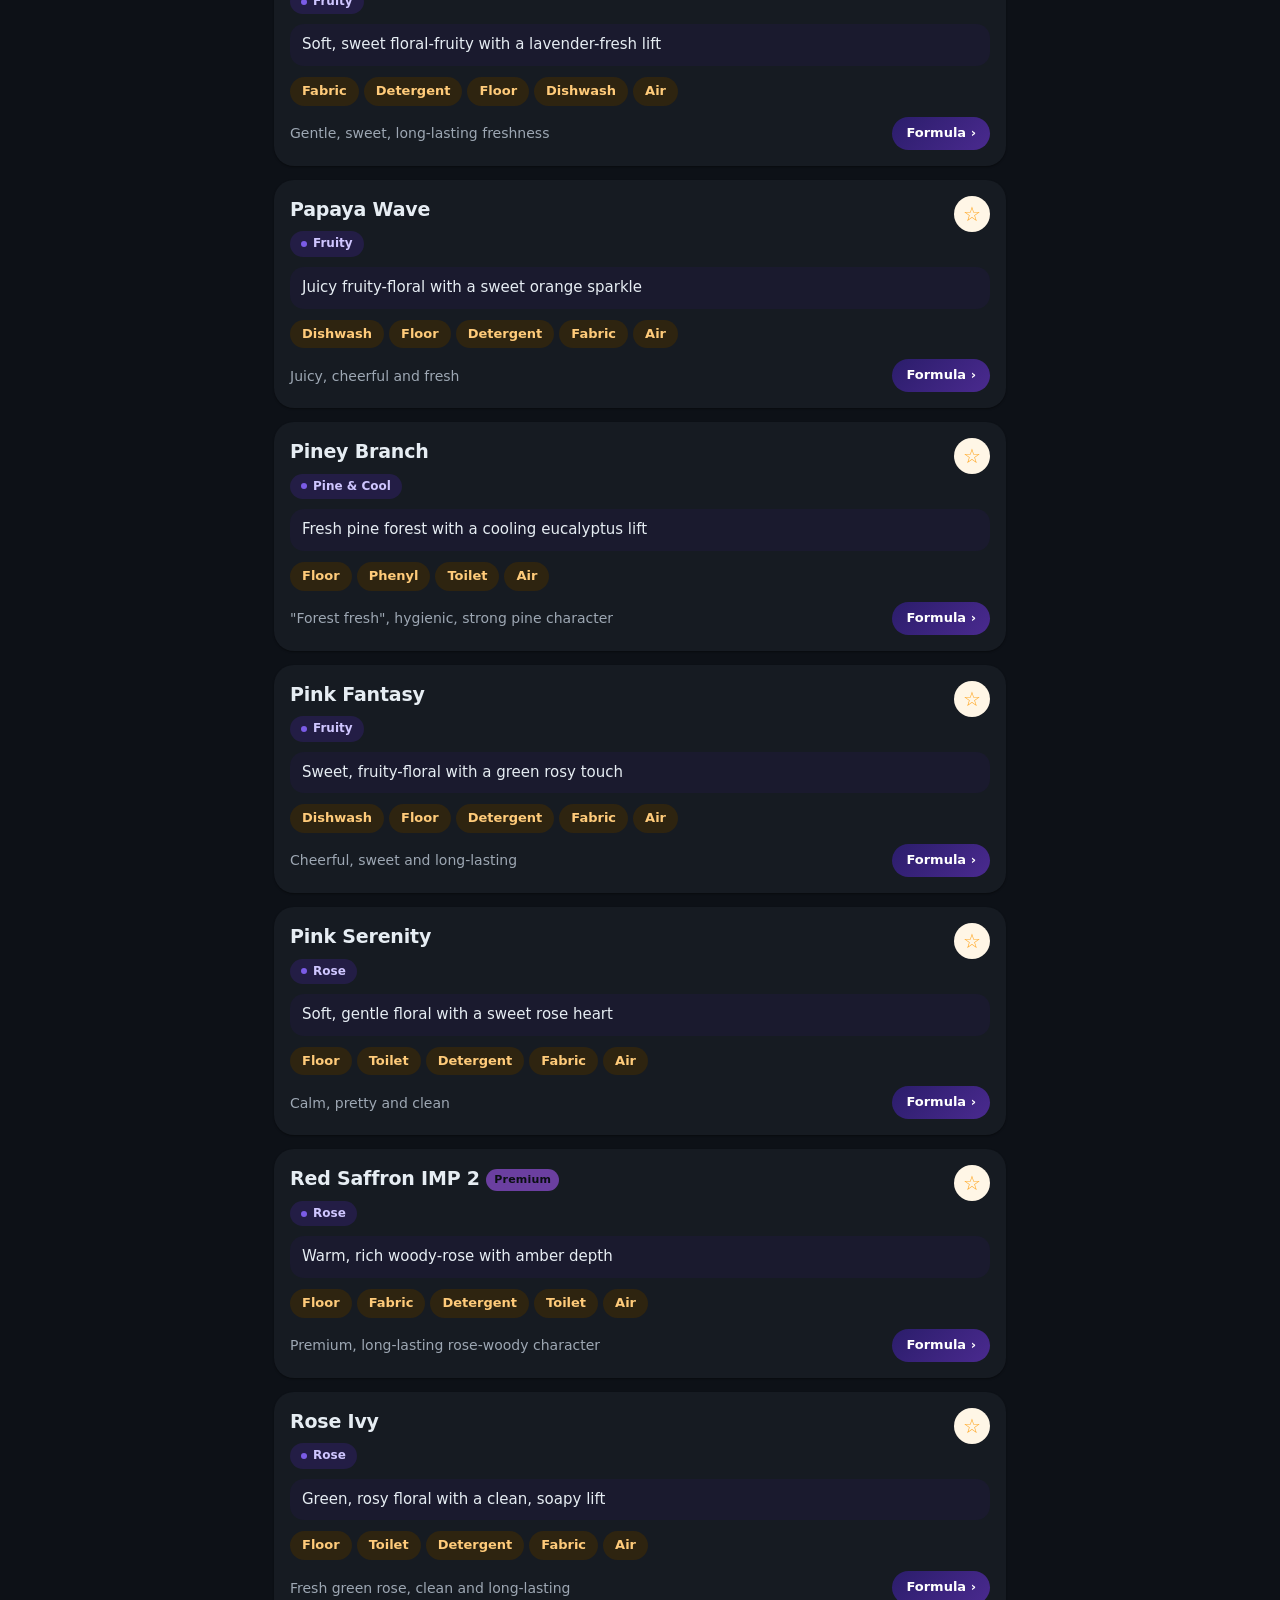
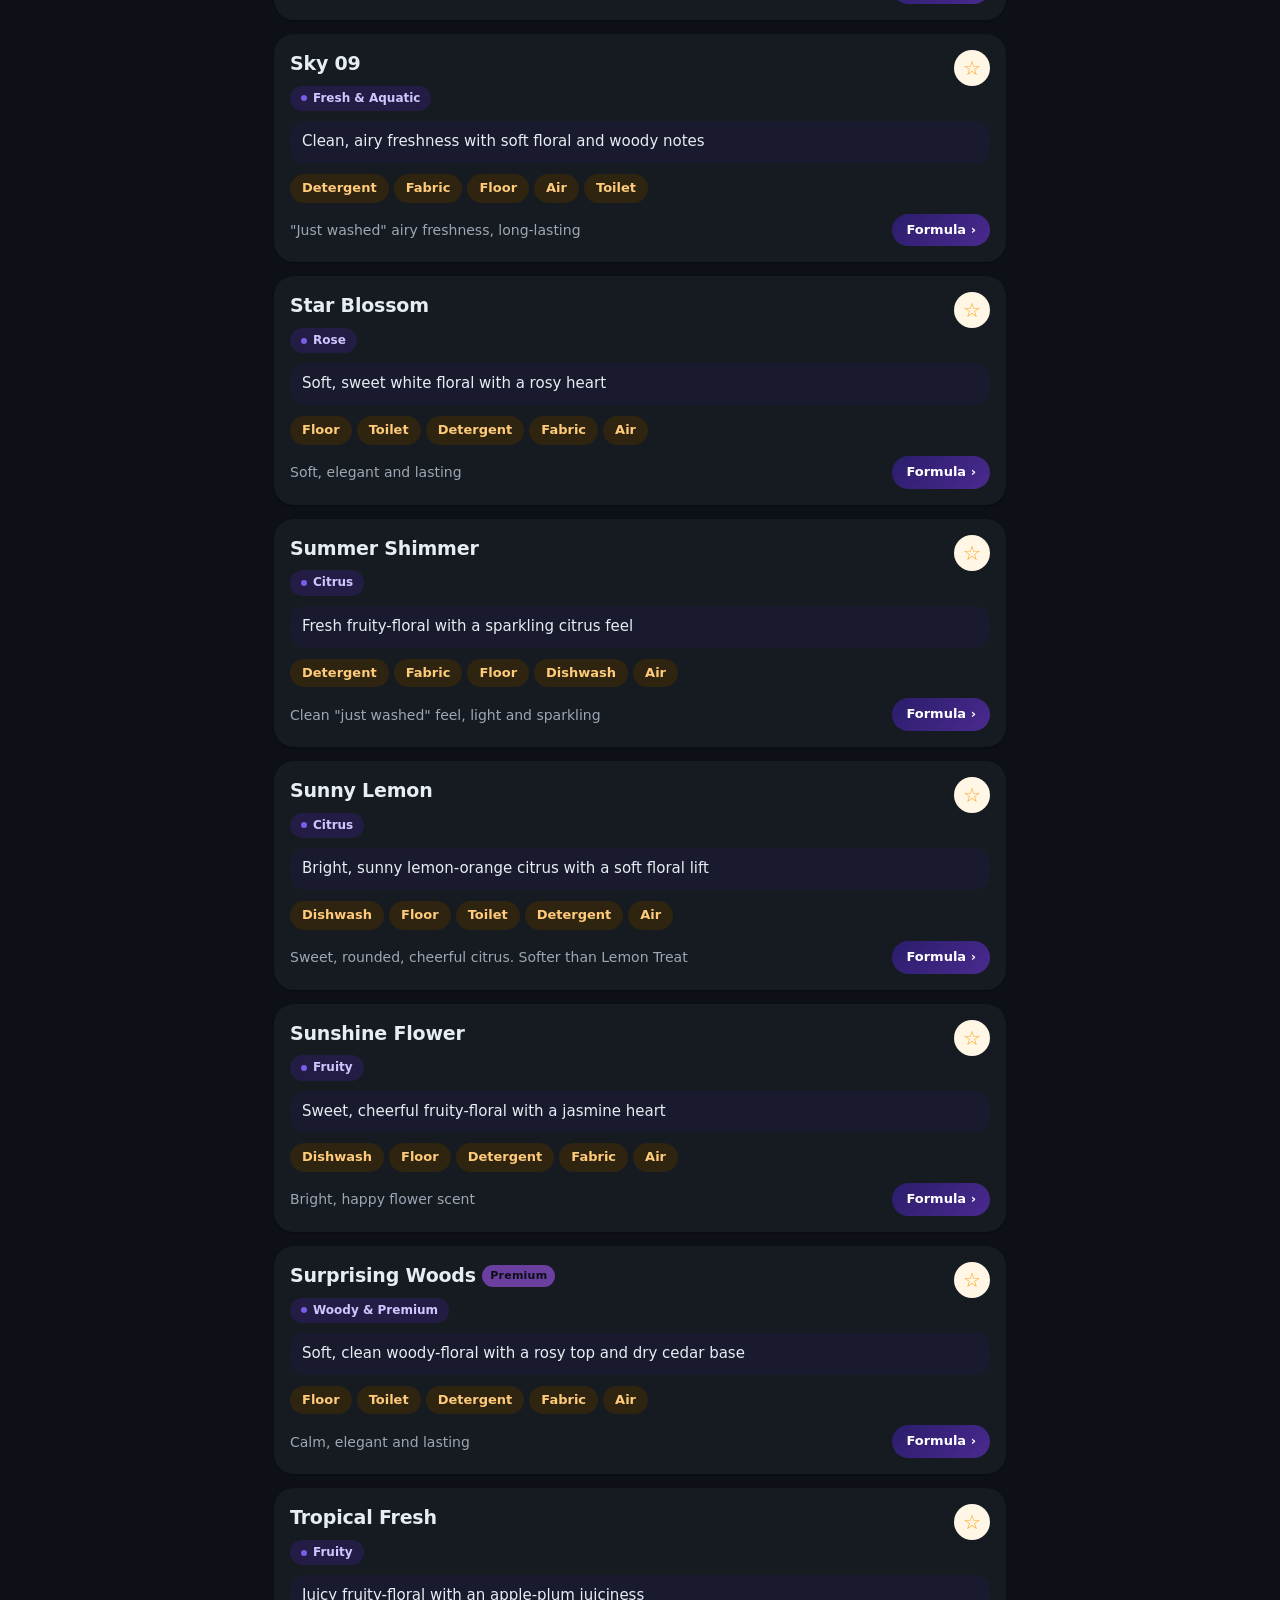
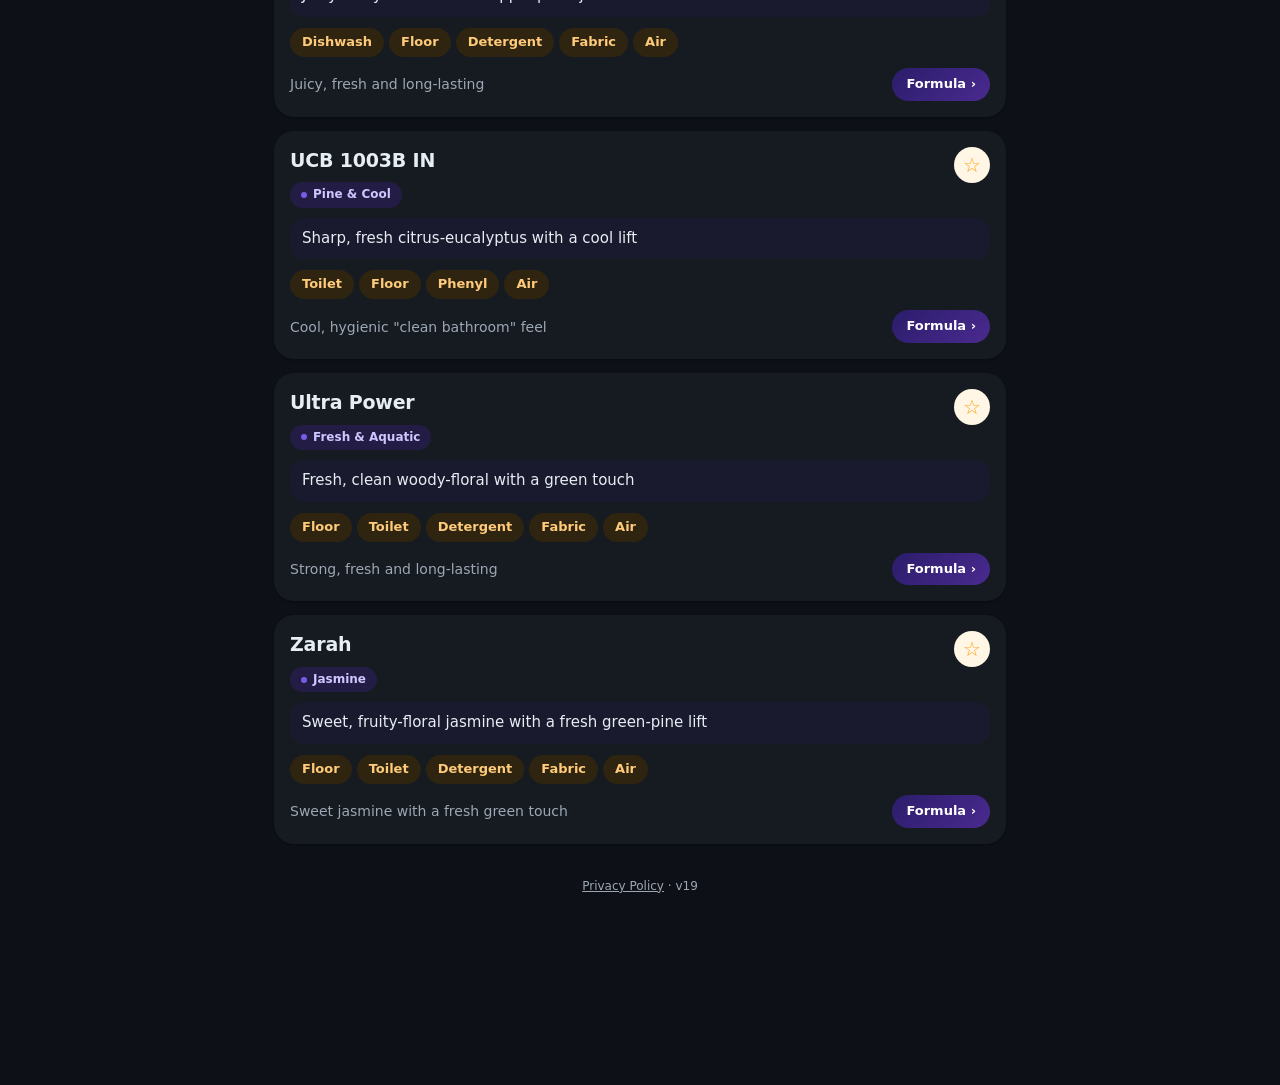
==== commit c6584aac: "Add files via upload" ====
--- a/index.html
+++ b/index.html
@@ -14,7 +14,7 @@
 <nav id="nav"><a href="#/" data-t="home"><svg viewBox="0 0 24 24" width="22" height="22" fill="none" stroke="currentColor" stroke-width="2" stroke-linecap="round" stroke-linejoin="round" aria-hidden="true"><circle cx="11" cy="11" r="7"/><path d="M20 20l-4-4"/></svg><span>Search</span></a><a href="#/top" data-t="top"><svg viewBox="0 0 24 24" width="22" height="22" fill="none" stroke="currentColor" stroke-width="2" stroke-linecap="round" stroke-linejoin="round" aria-hidden="true"><path d="M12 3l2.6 5.6 6.1.7-4.5 4.2 1.2 6-5.4-3-5.4 3 1.2-6L3.3 9.3l6.1-.7z"/></svg><span>Top picks</span></a><a href="#/words" data-t="words"><svg viewBox="0 0 24 24" width="22" height="22" fill="none" stroke="currentColor" stroke-width="2" stroke-linecap="round" stroke-linejoin="round" aria-hidden="true"><path d="M4 5h9M8.5 5v2M5.5 9c1.6 2.6 3.6 4.4 6.5 5.6M10 7c.8 2.6 3 5 6.5 6.5"/><path d="M13 20l4-9 4 9M14.5 17h5"/></svg><span>Words</span></a><a href="#/ai" data-t="ai"><svg viewBox="0 0 24 24" width="22" height="22" fill="none" stroke="currentColor" stroke-width="2" stroke-linecap="round" stroke-linejoin="round" aria-hidden="true"><path d="M21 12a8 8 0 0 1-11.6 7.1L4 20l1-4.6A8 8 0 1 1 21 12z"/></svg><span>Ask</span></a><a href="#/tools" data-t="tools"><svg viewBox="0 0 24 24" width="22" height="22" fill="none" stroke="currentColor" stroke-width="2" stroke-linecap="round" stroke-linejoin="round" aria-hidden="true"><path d="M7 4v14M3 14l4 4 4-4M17 20V6M13 10l4-4 4 4"/></svg><span>Import / Export</span></a></nav>
 <main id="app"></main>
 <a class="fab" href="#/new" id="fab">+ Add</a>
-<footer><a href="privacy.html">Privacy Policy</a> &middot; v18</footer>
+<footer><a href="privacy.html">Privacy Policy</a> &middot; v19</footer>
 <script src="data.js"></script><script src="coa-data.js"></script><script src="config.js"></script><script src="ai.js"></script><script src="app.js"></script>
 <script>(function(){function f(){var h=document.querySelector("header");if(h)document.documentElement.style.setProperty("--hh",h.offsetHeight+"px")}f();addEventListener("resize",f);addEventListener("load",f)})()</script>
 </body></html>
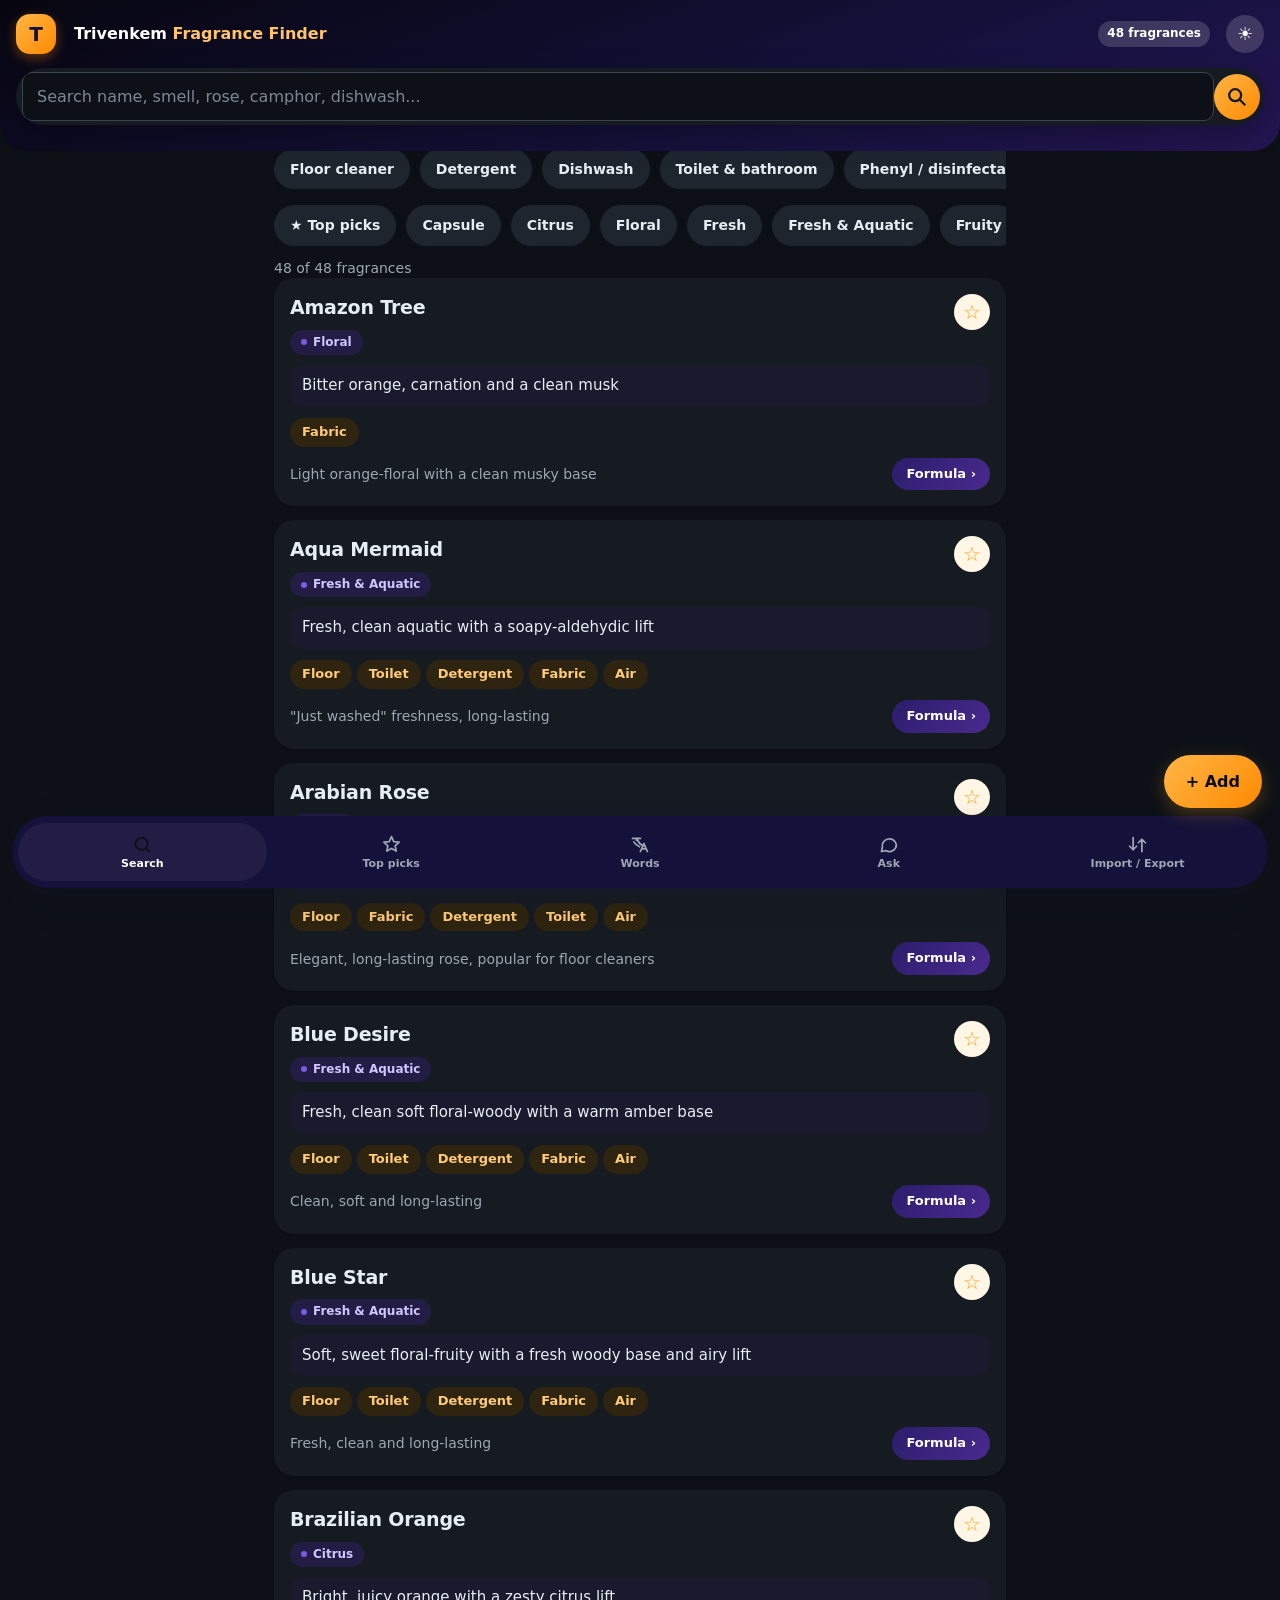
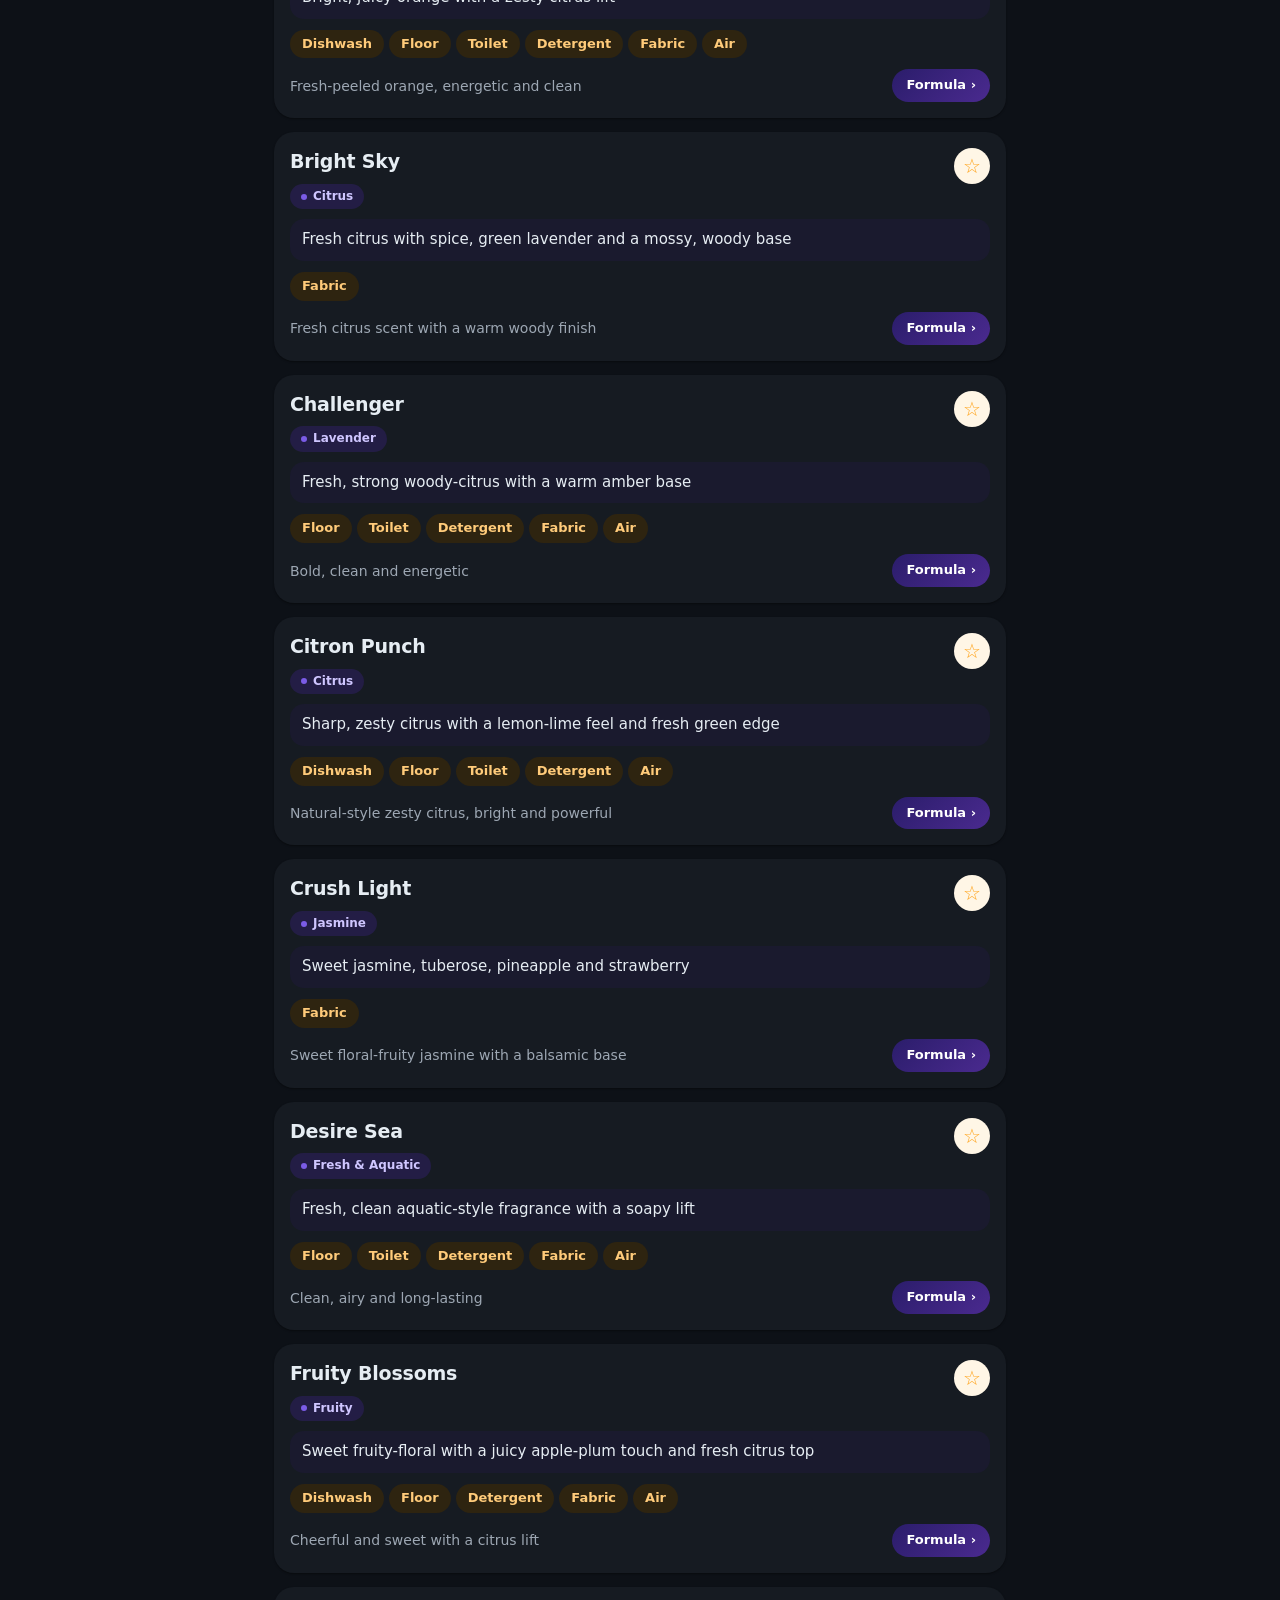
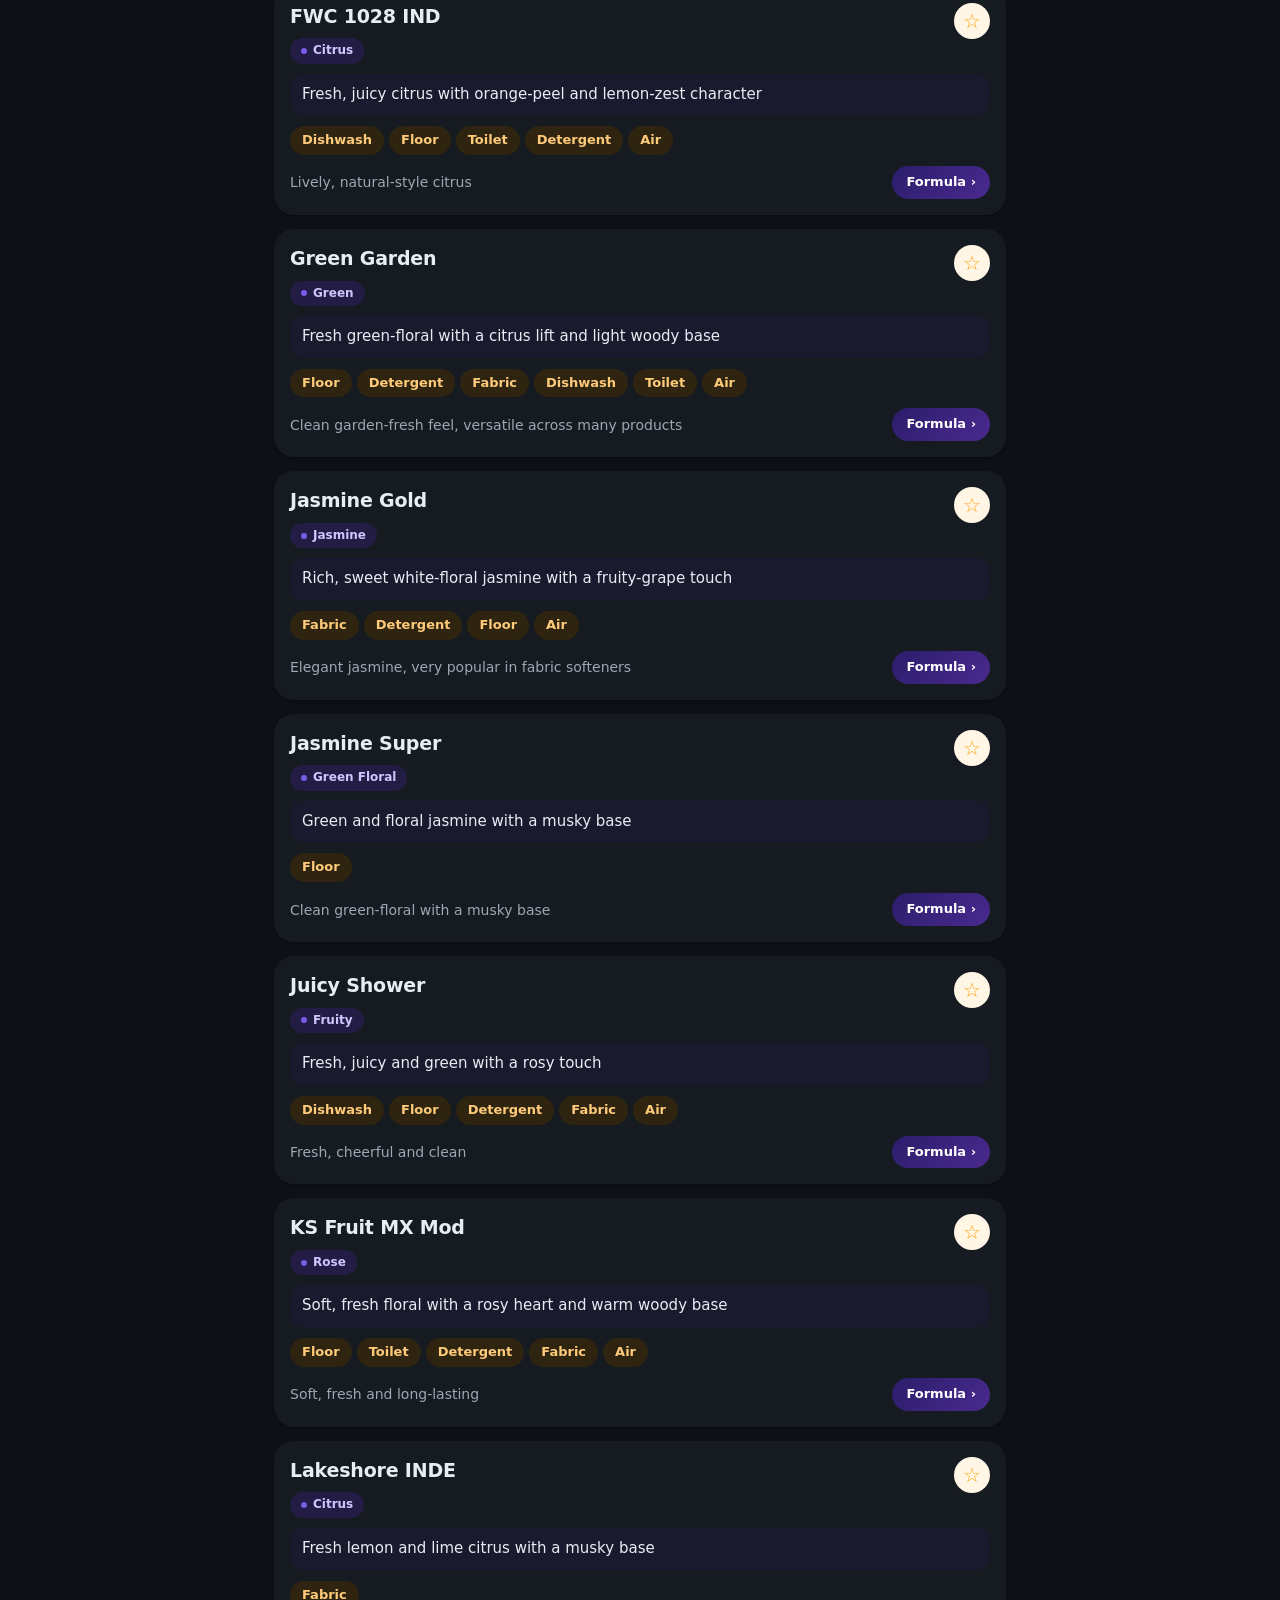
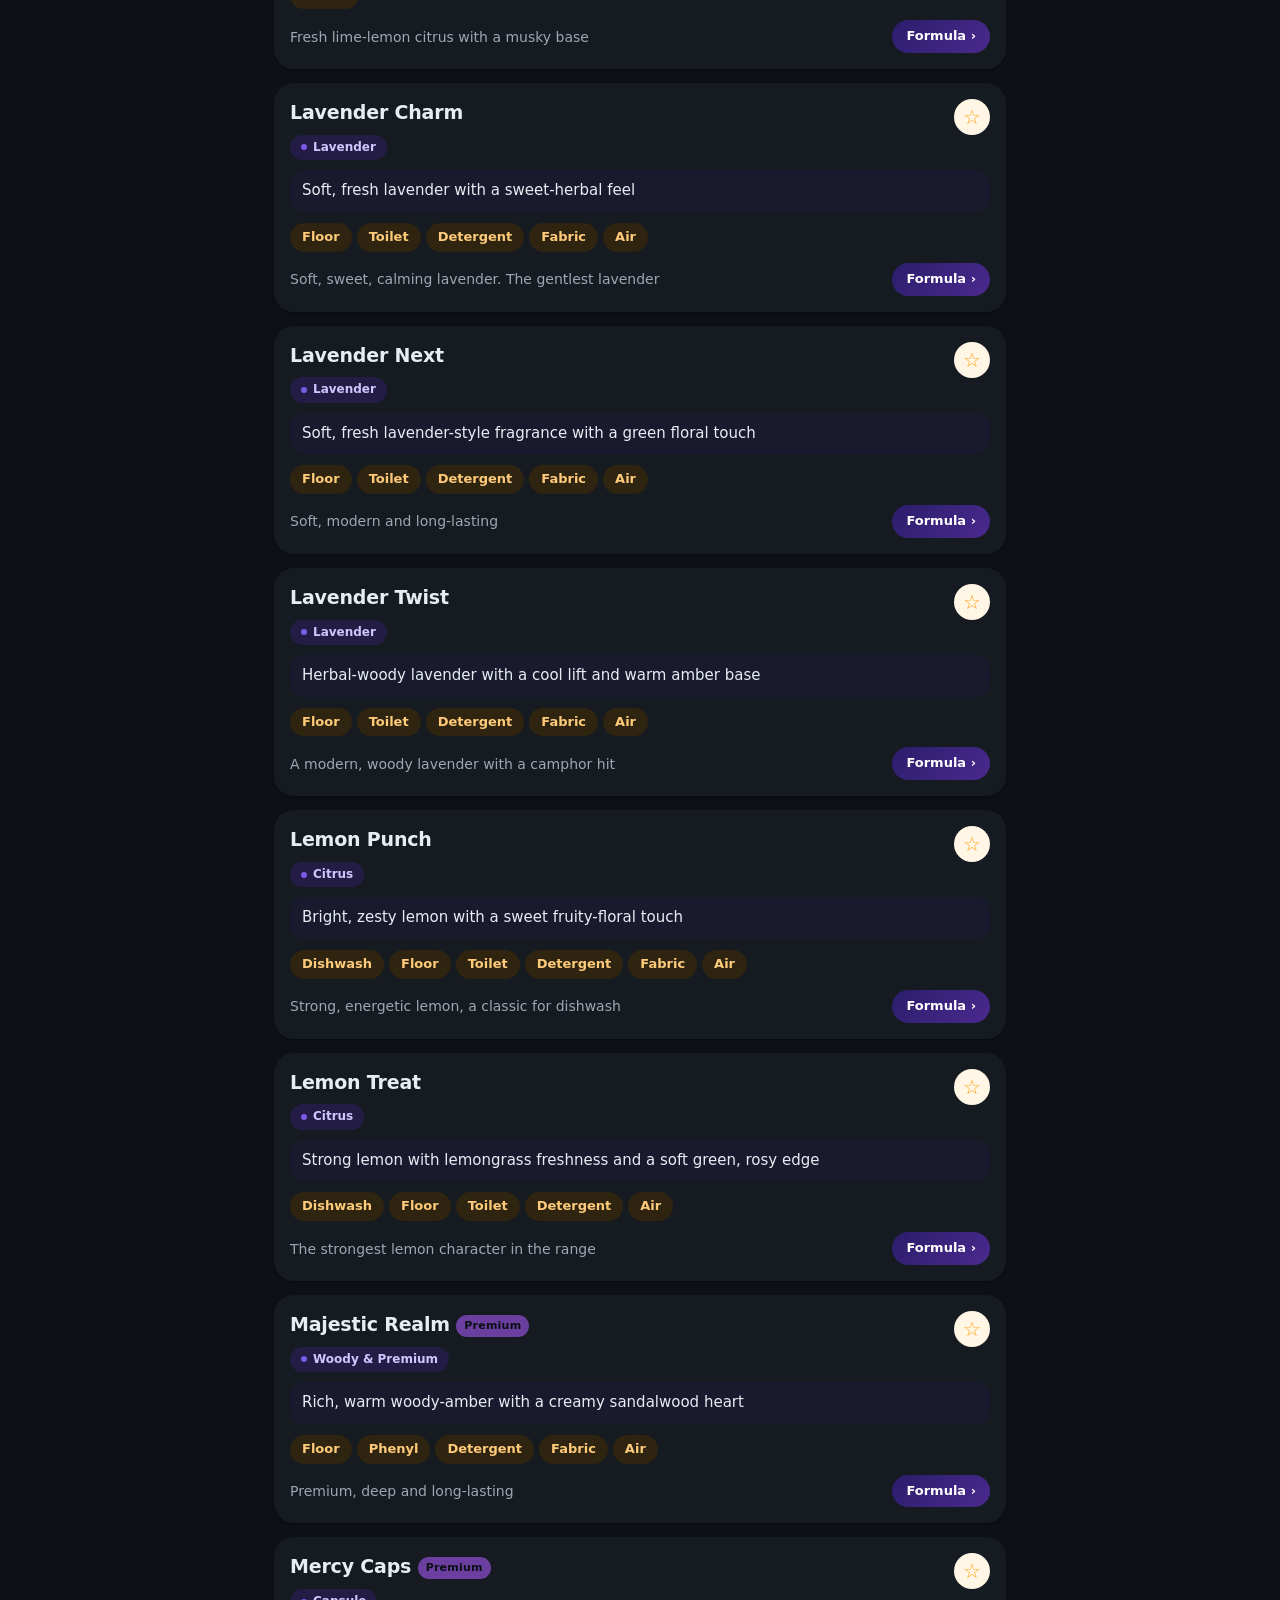
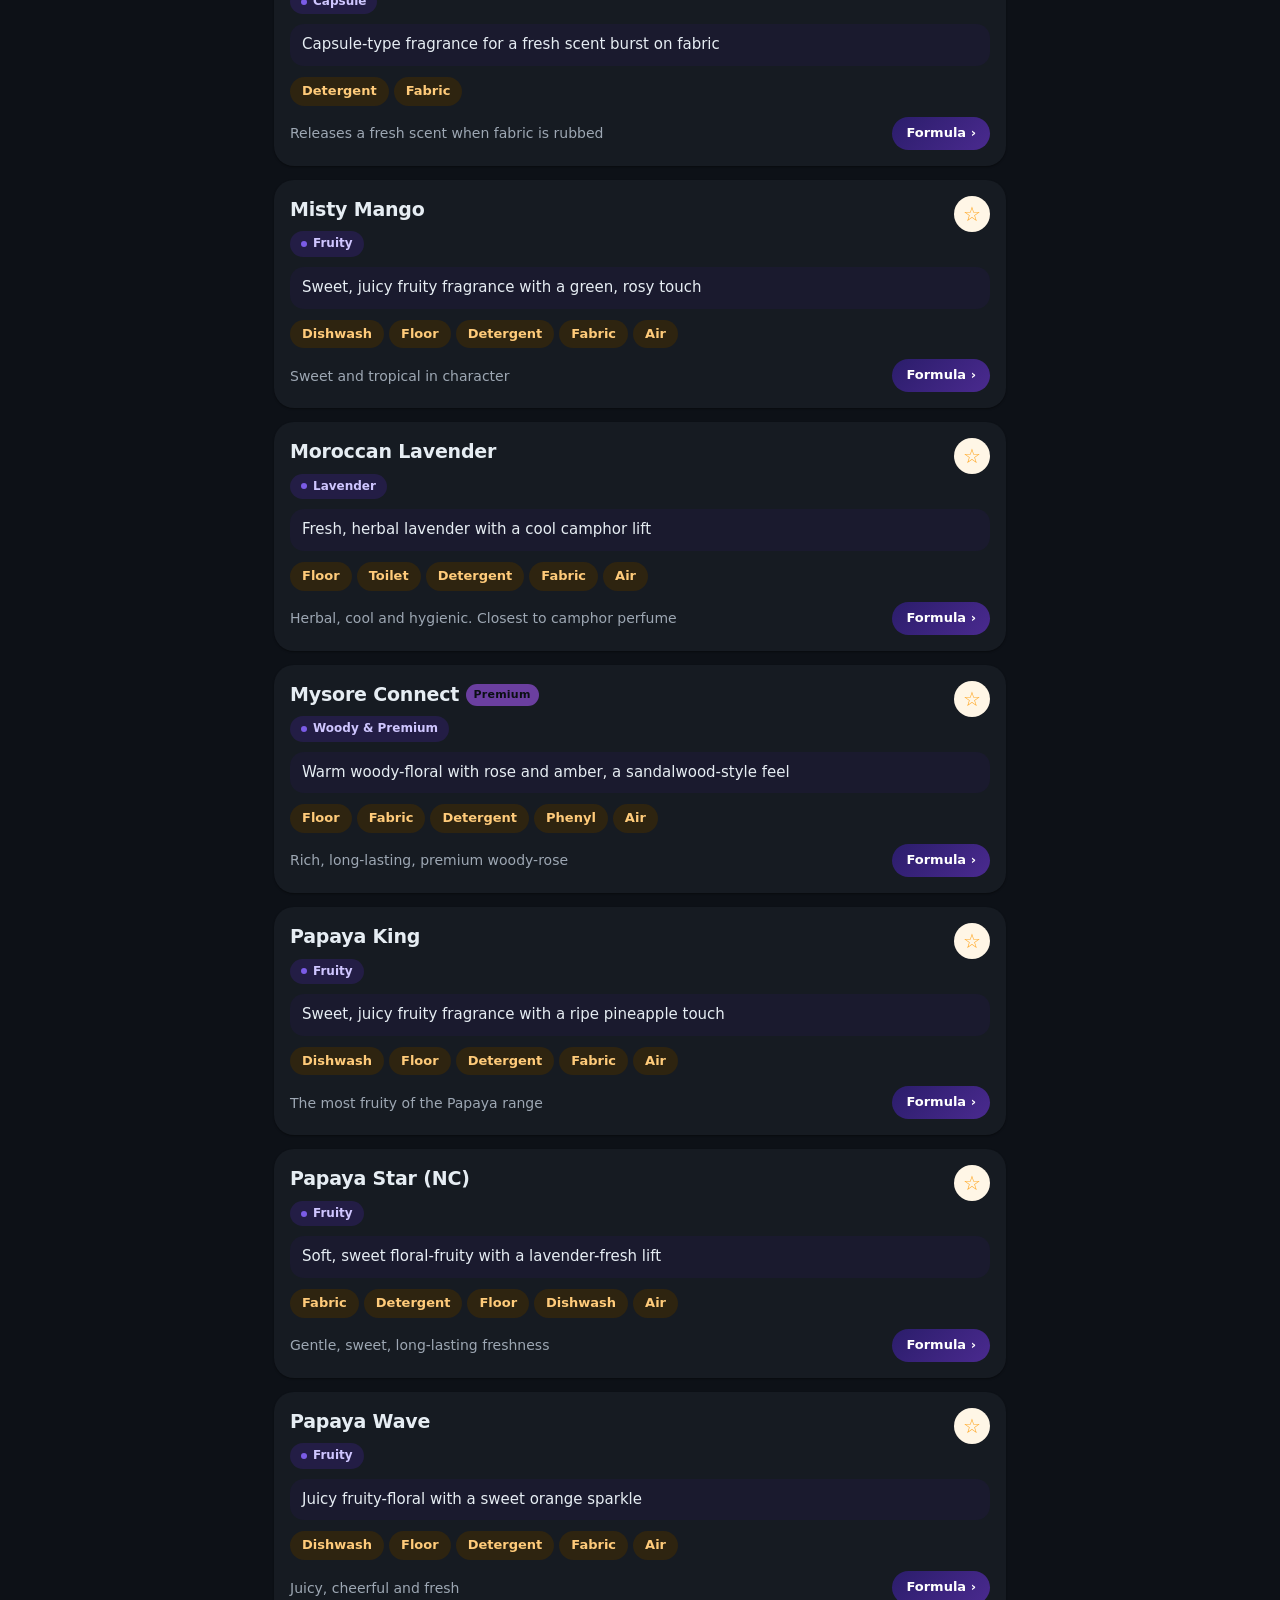
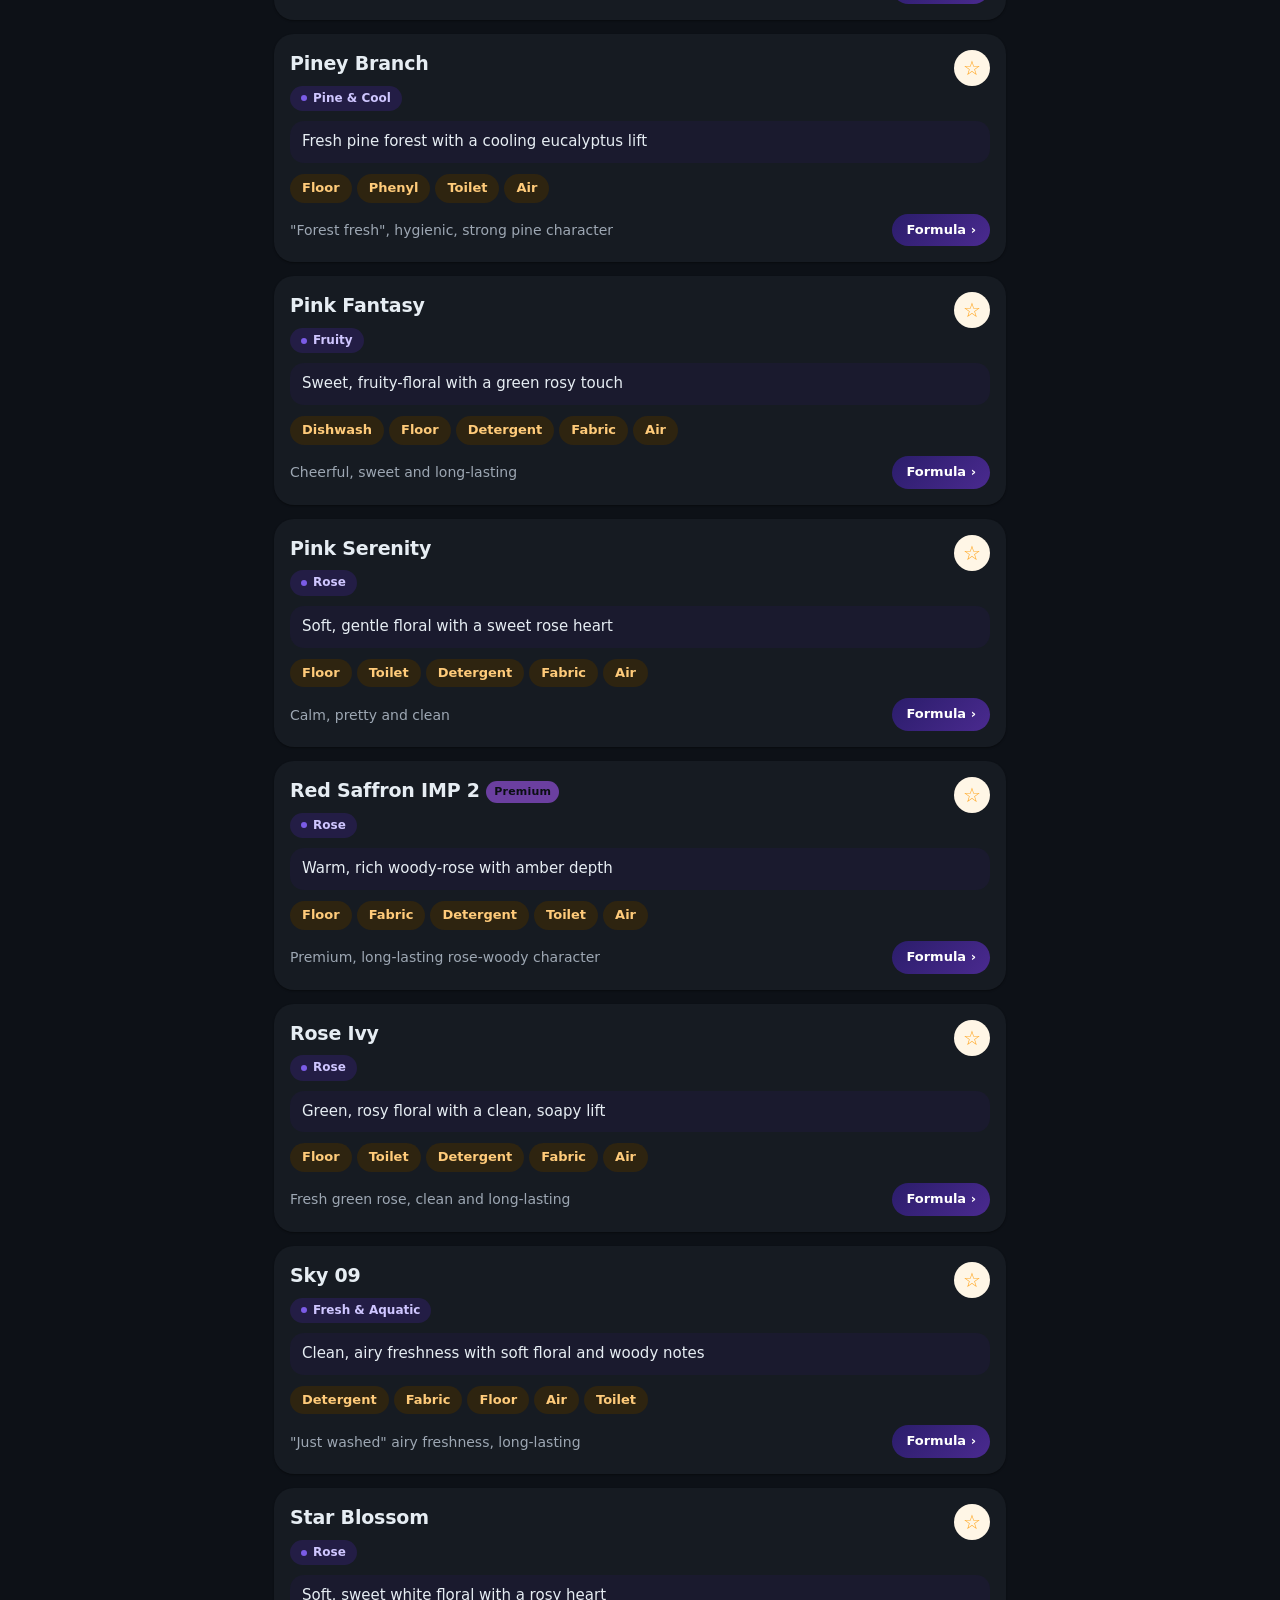
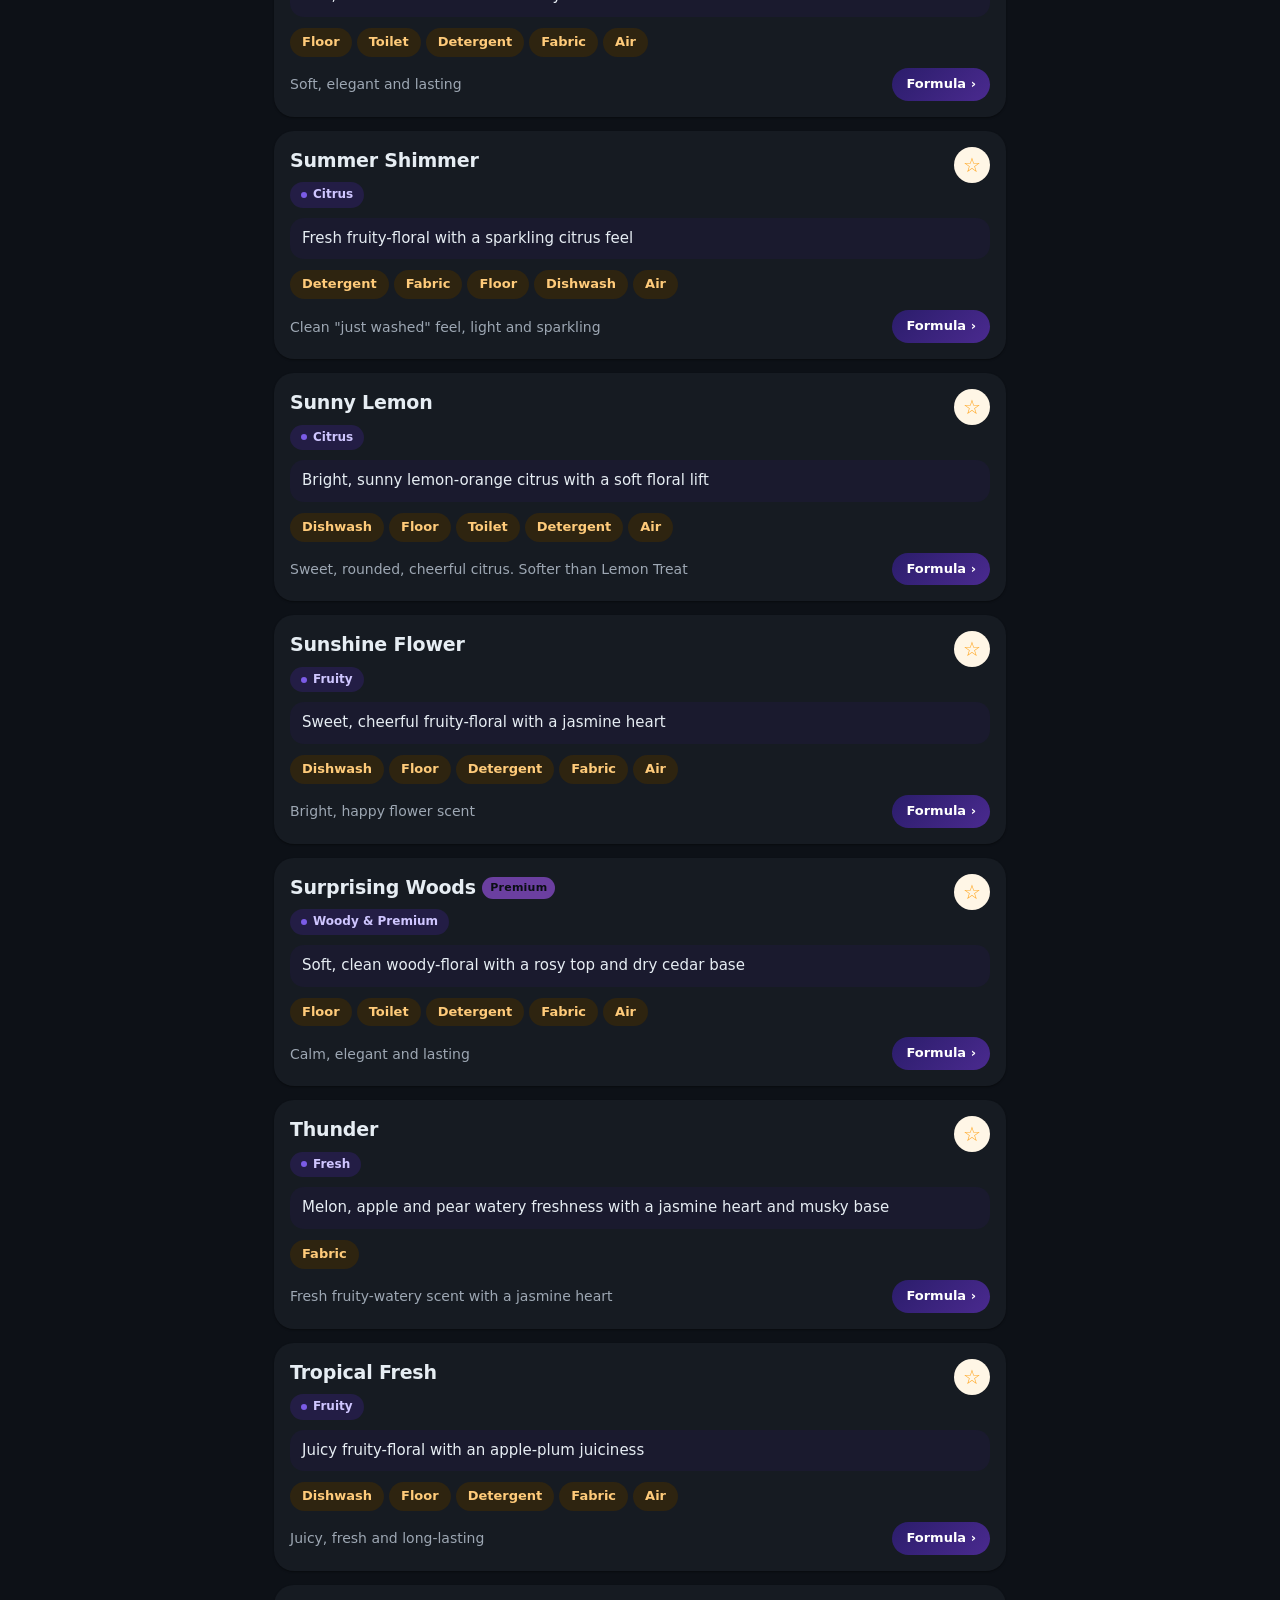
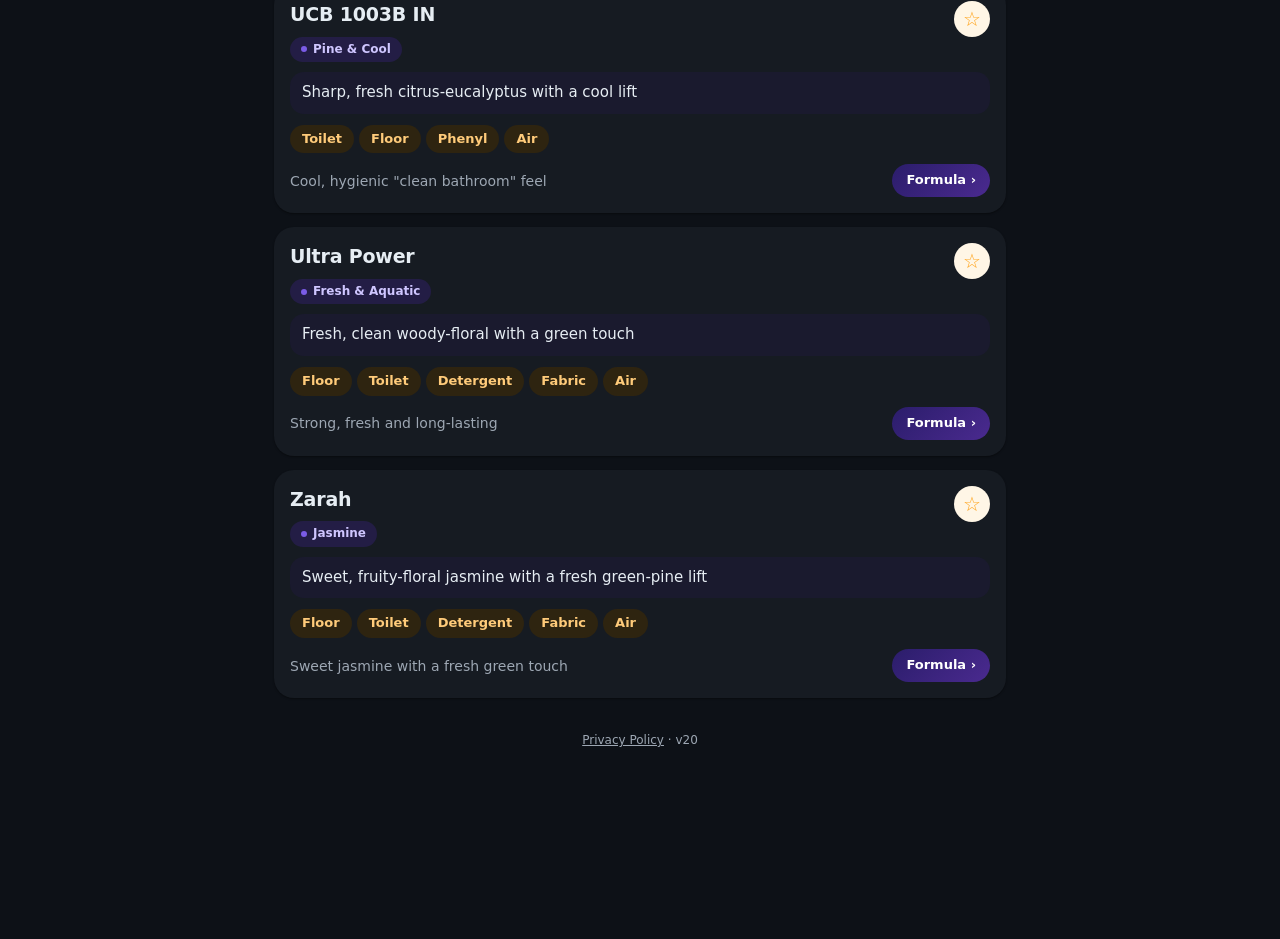
==== commit 779ccb97: "Add files via upload" ====
--- a/index.html
+++ b/index.html
@@ -14,7 +14,7 @@
 <nav id="nav"><a href="#/" data-t="home"><svg viewBox="0 0 24 24" width="22" height="22" fill="none" stroke="currentColor" stroke-width="2" stroke-linecap="round" stroke-linejoin="round" aria-hidden="true"><circle cx="11" cy="11" r="7"/><path d="M20 20l-4-4"/></svg><span>Search</span></a><a href="#/top" data-t="top"><svg viewBox="0 0 24 24" width="22" height="22" fill="none" stroke="currentColor" stroke-width="2" stroke-linecap="round" stroke-linejoin="round" aria-hidden="true"><path d="M12 3l2.6 5.6 6.1.7-4.5 4.2 1.2 6-5.4-3-5.4 3 1.2-6L3.3 9.3l6.1-.7z"/></svg><span>Top picks</span></a><a href="#/words" data-t="words"><svg viewBox="0 0 24 24" width="22" height="22" fill="none" stroke="currentColor" stroke-width="2" stroke-linecap="round" stroke-linejoin="round" aria-hidden="true"><path d="M4 5h9M8.5 5v2M5.5 9c1.6 2.6 3.6 4.4 6.5 5.6M10 7c.8 2.6 3 5 6.5 6.5"/><path d="M13 20l4-9 4 9M14.5 17h5"/></svg><span>Words</span></a><a href="#/ai" data-t="ai"><svg viewBox="0 0 24 24" width="22" height="22" fill="none" stroke="currentColor" stroke-width="2" stroke-linecap="round" stroke-linejoin="round" aria-hidden="true"><path d="M21 12a8 8 0 0 1-11.6 7.1L4 20l1-4.6A8 8 0 1 1 21 12z"/></svg><span>Ask</span></a><a href="#/tools" data-t="tools"><svg viewBox="0 0 24 24" width="22" height="22" fill="none" stroke="currentColor" stroke-width="2" stroke-linecap="round" stroke-linejoin="round" aria-hidden="true"><path d="M7 4v14M3 14l4 4 4-4M17 20V6M13 10l4-4 4 4"/></svg><span>Import / Export</span></a></nav>
 <main id="app"></main>
 <a class="fab" href="#/new" id="fab">+ Add</a>
-<footer><a href="privacy.html">Privacy Policy</a> &middot; v19</footer>
+<footer><a href="privacy.html">Privacy Policy</a> &middot; v20</footer>
 <script src="data.js"></script><script src="coa-data.js"></script><script src="config.js"></script><script src="ai.js"></script><script src="app.js"></script>
 <script>(function(){function f(){var h=document.querySelector("header");if(h)document.documentElement.style.setProperty("--hh",h.offsetHeight+"px")}f();addEventListener("resize",f);addEventListener("load",f)})()</script>
 </body></html>
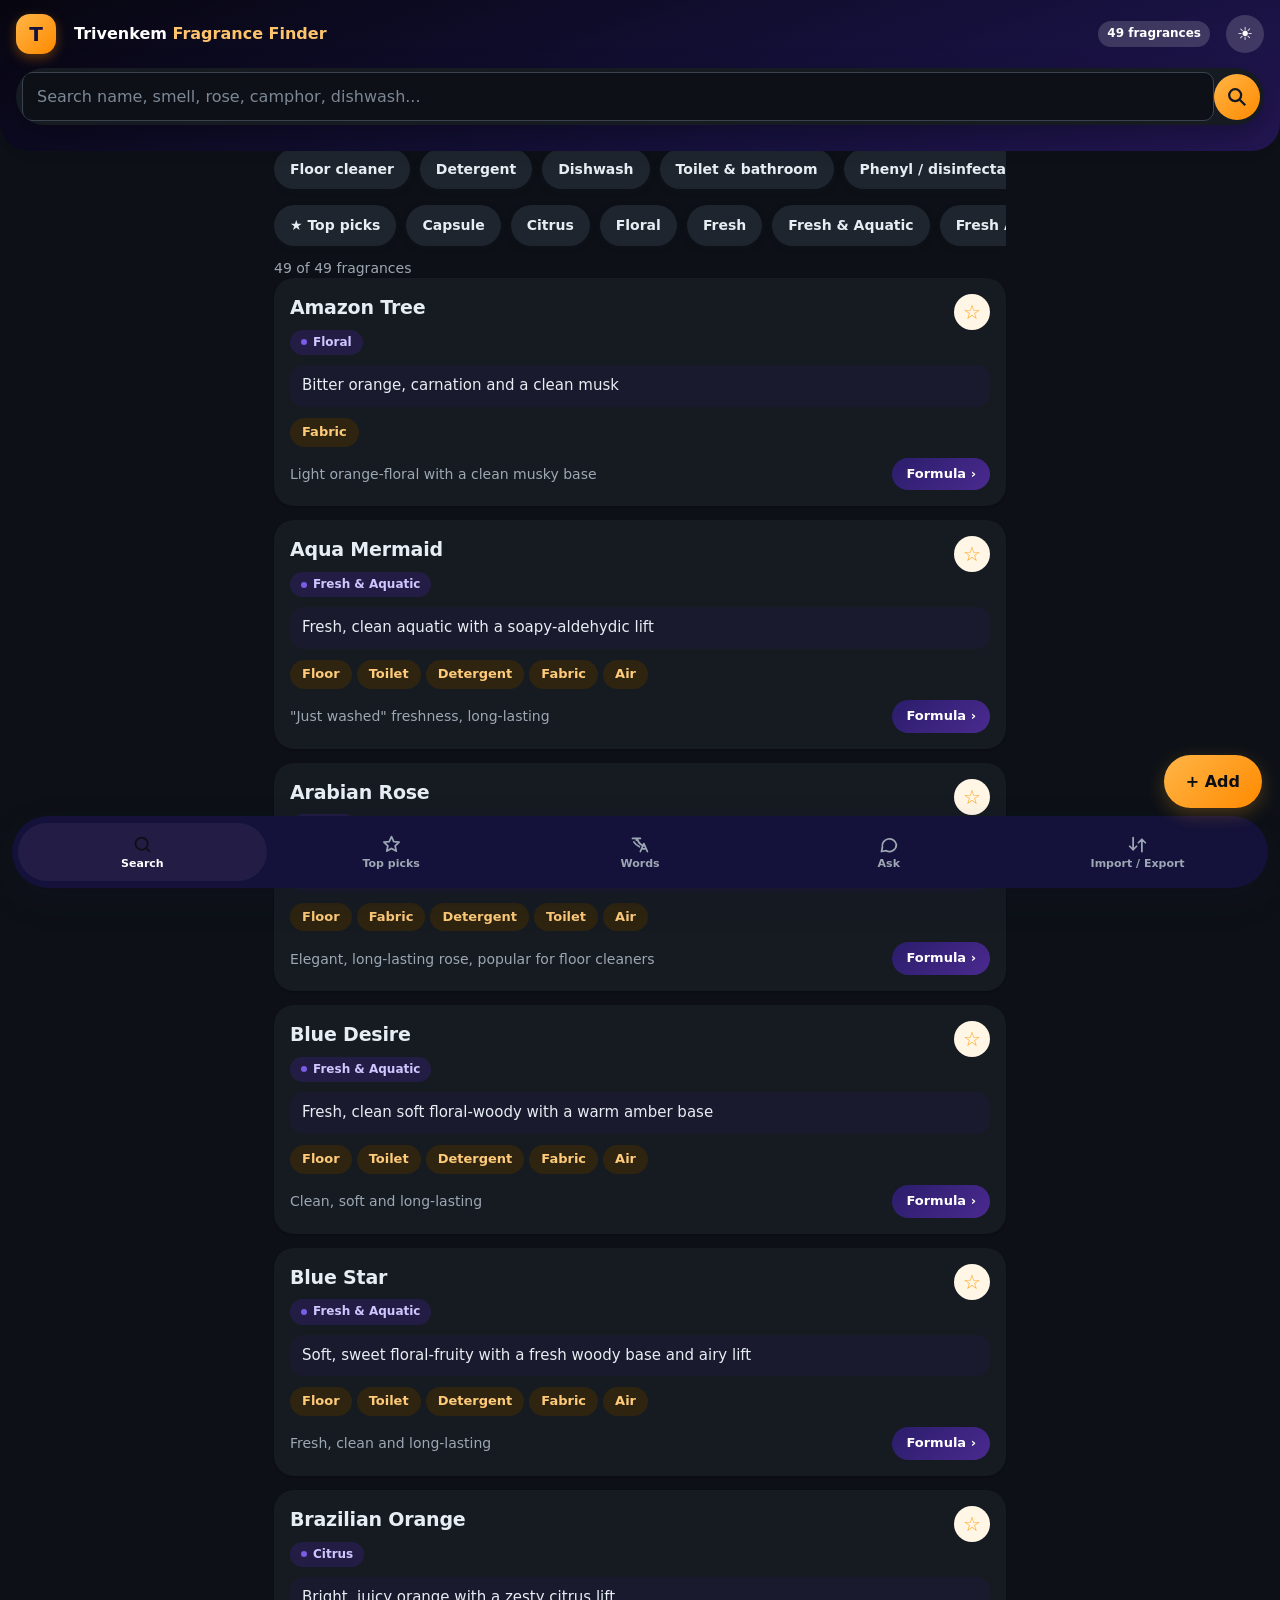
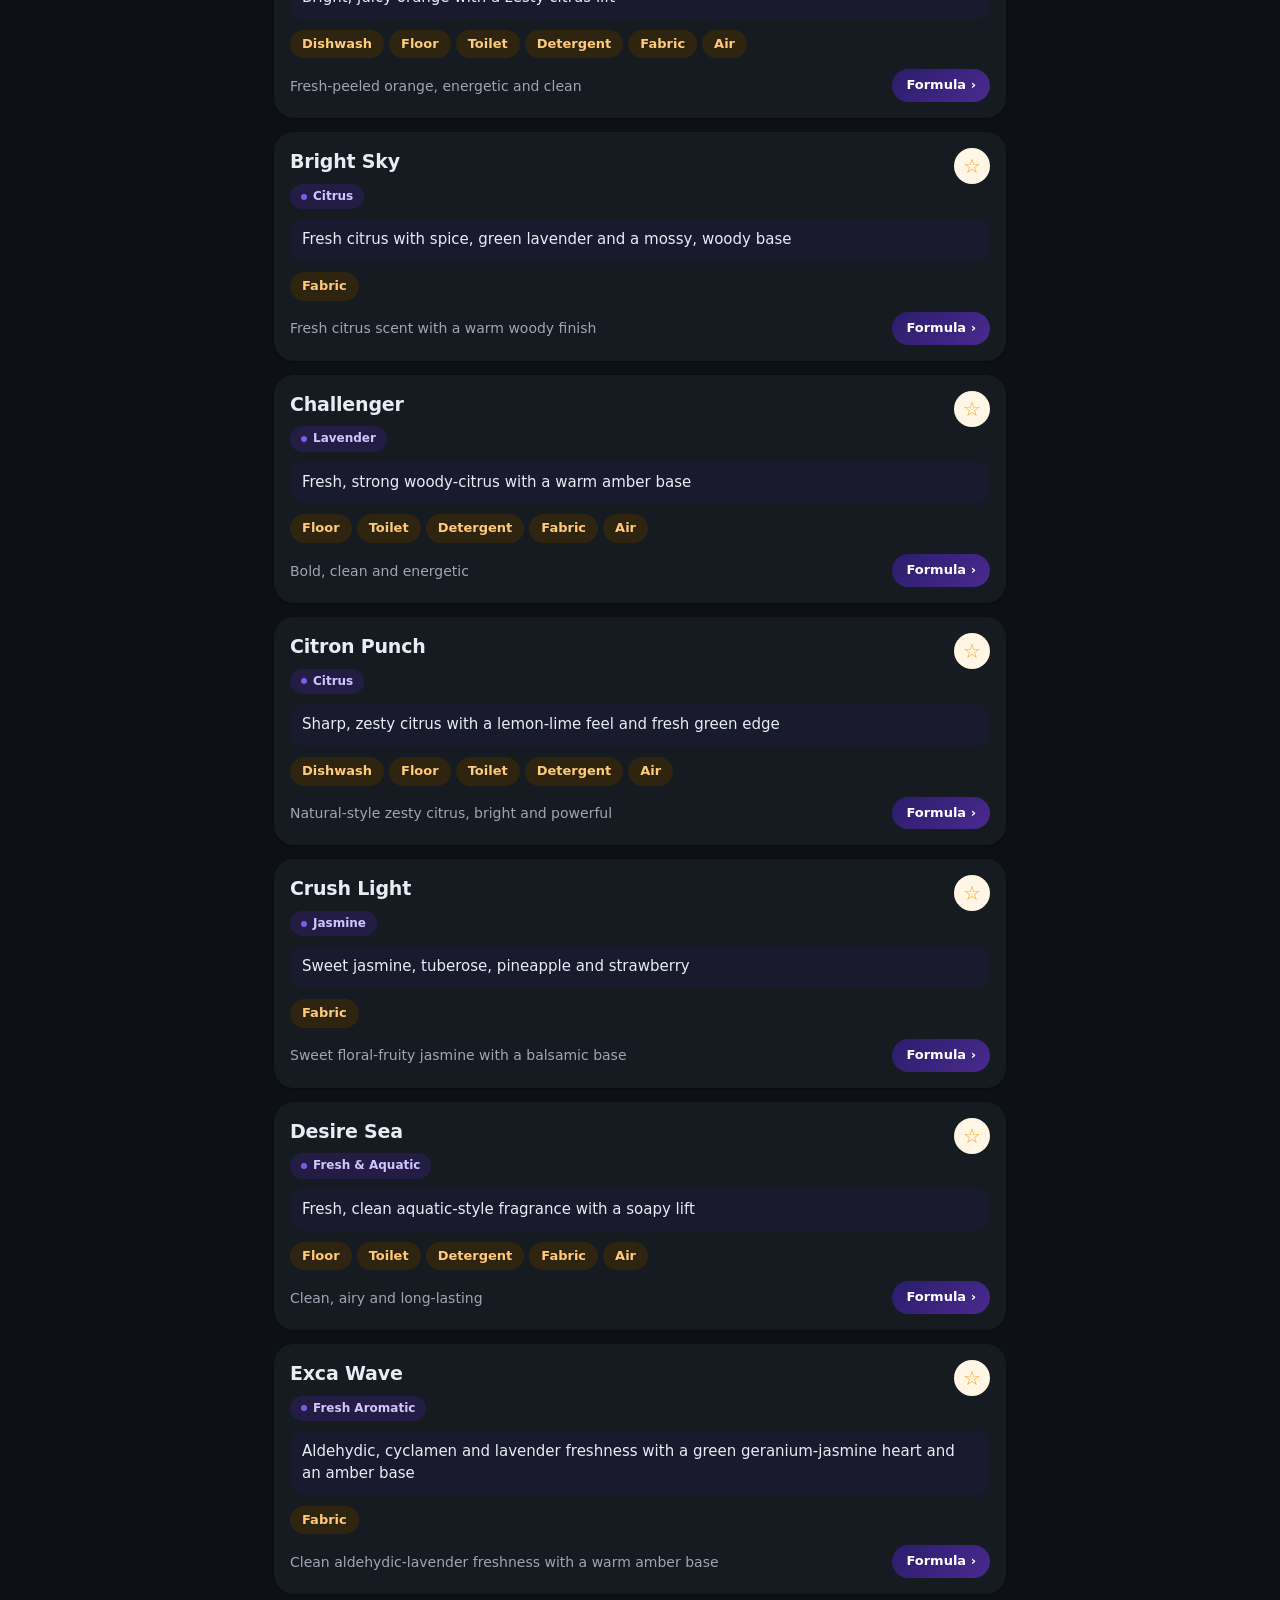
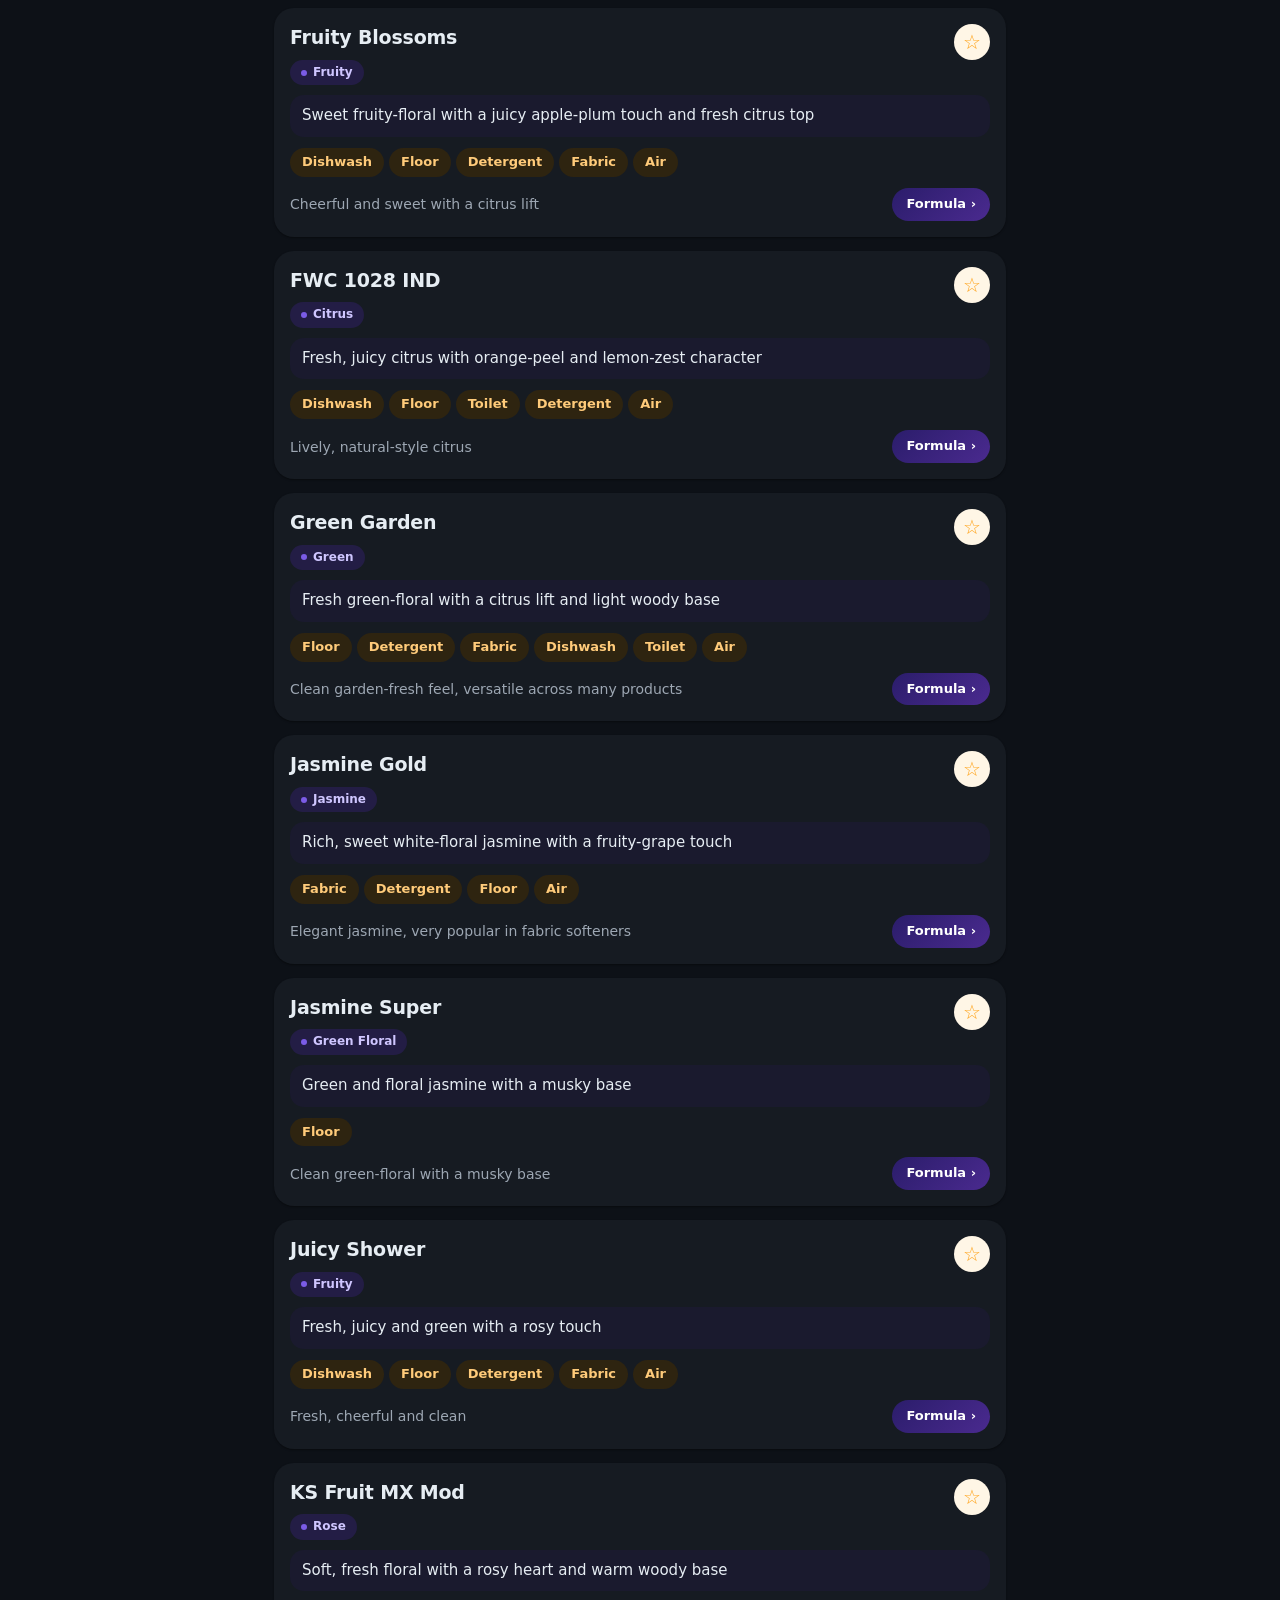
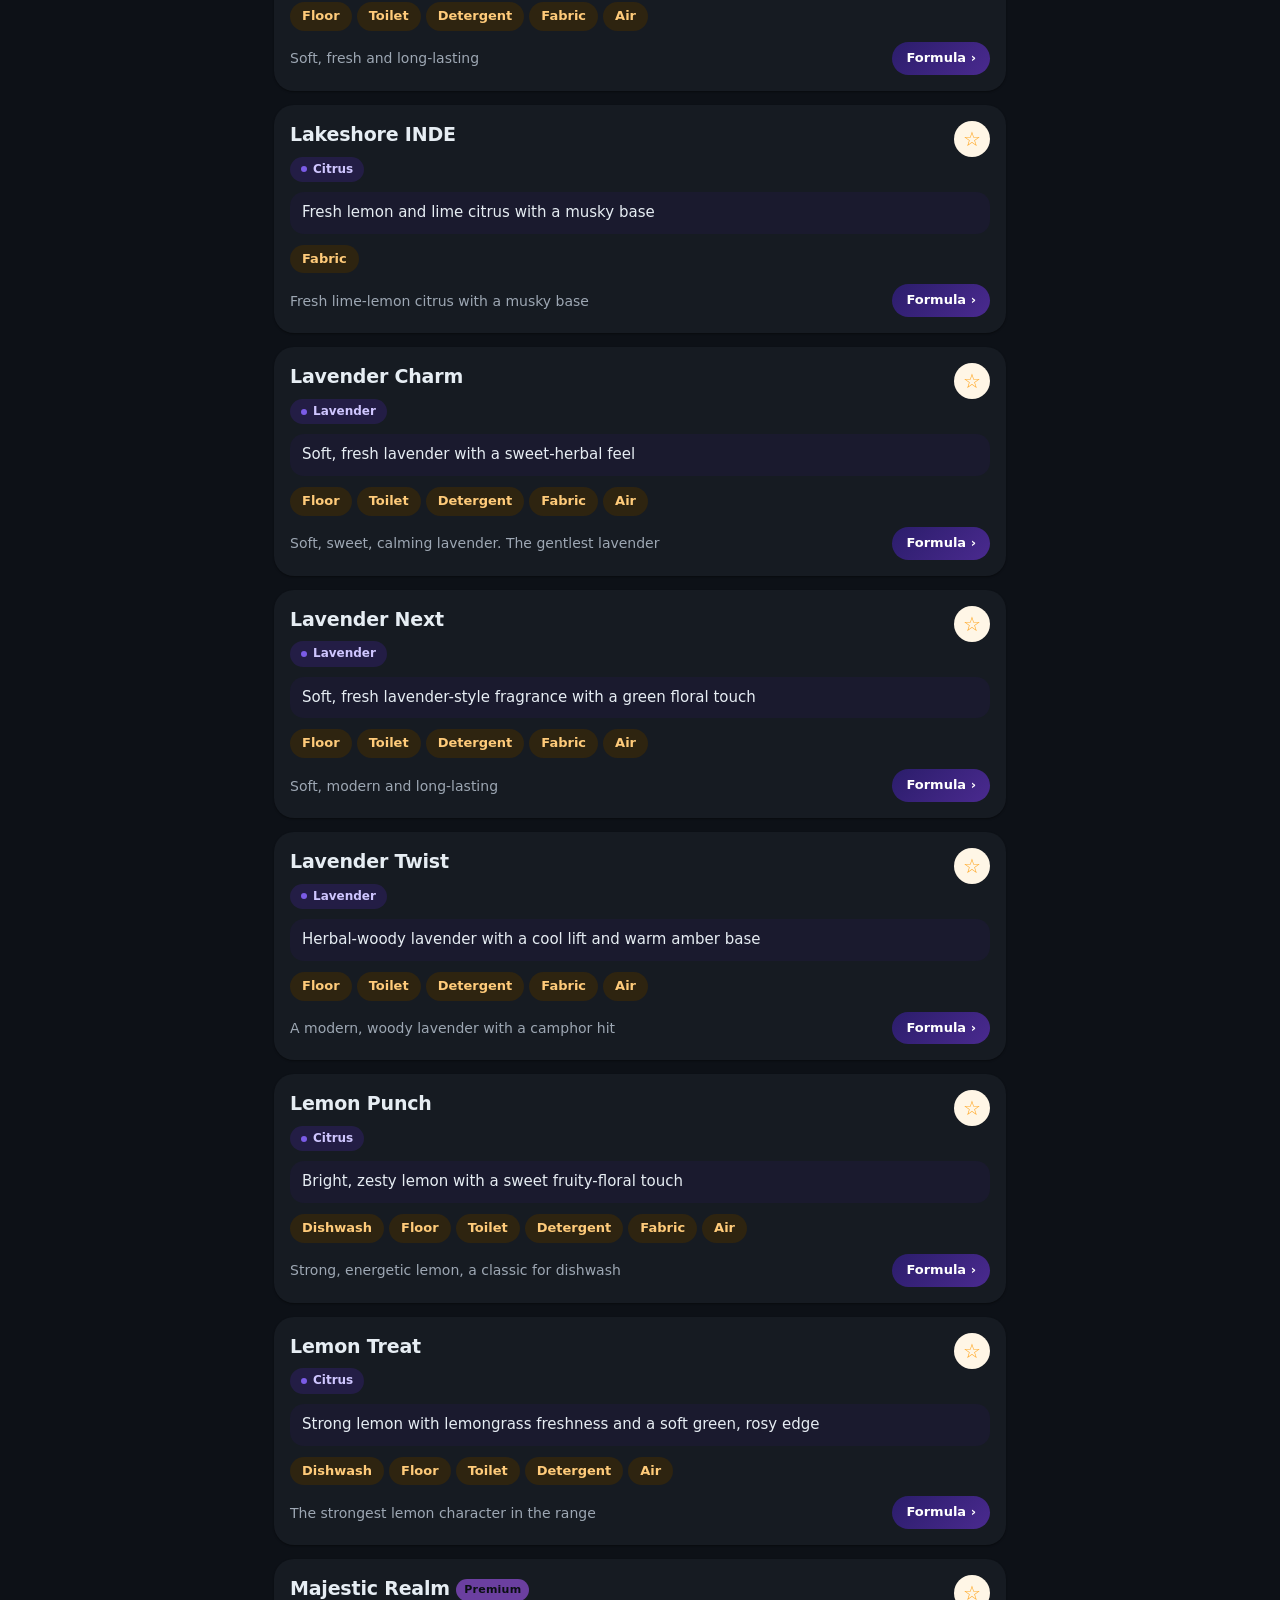
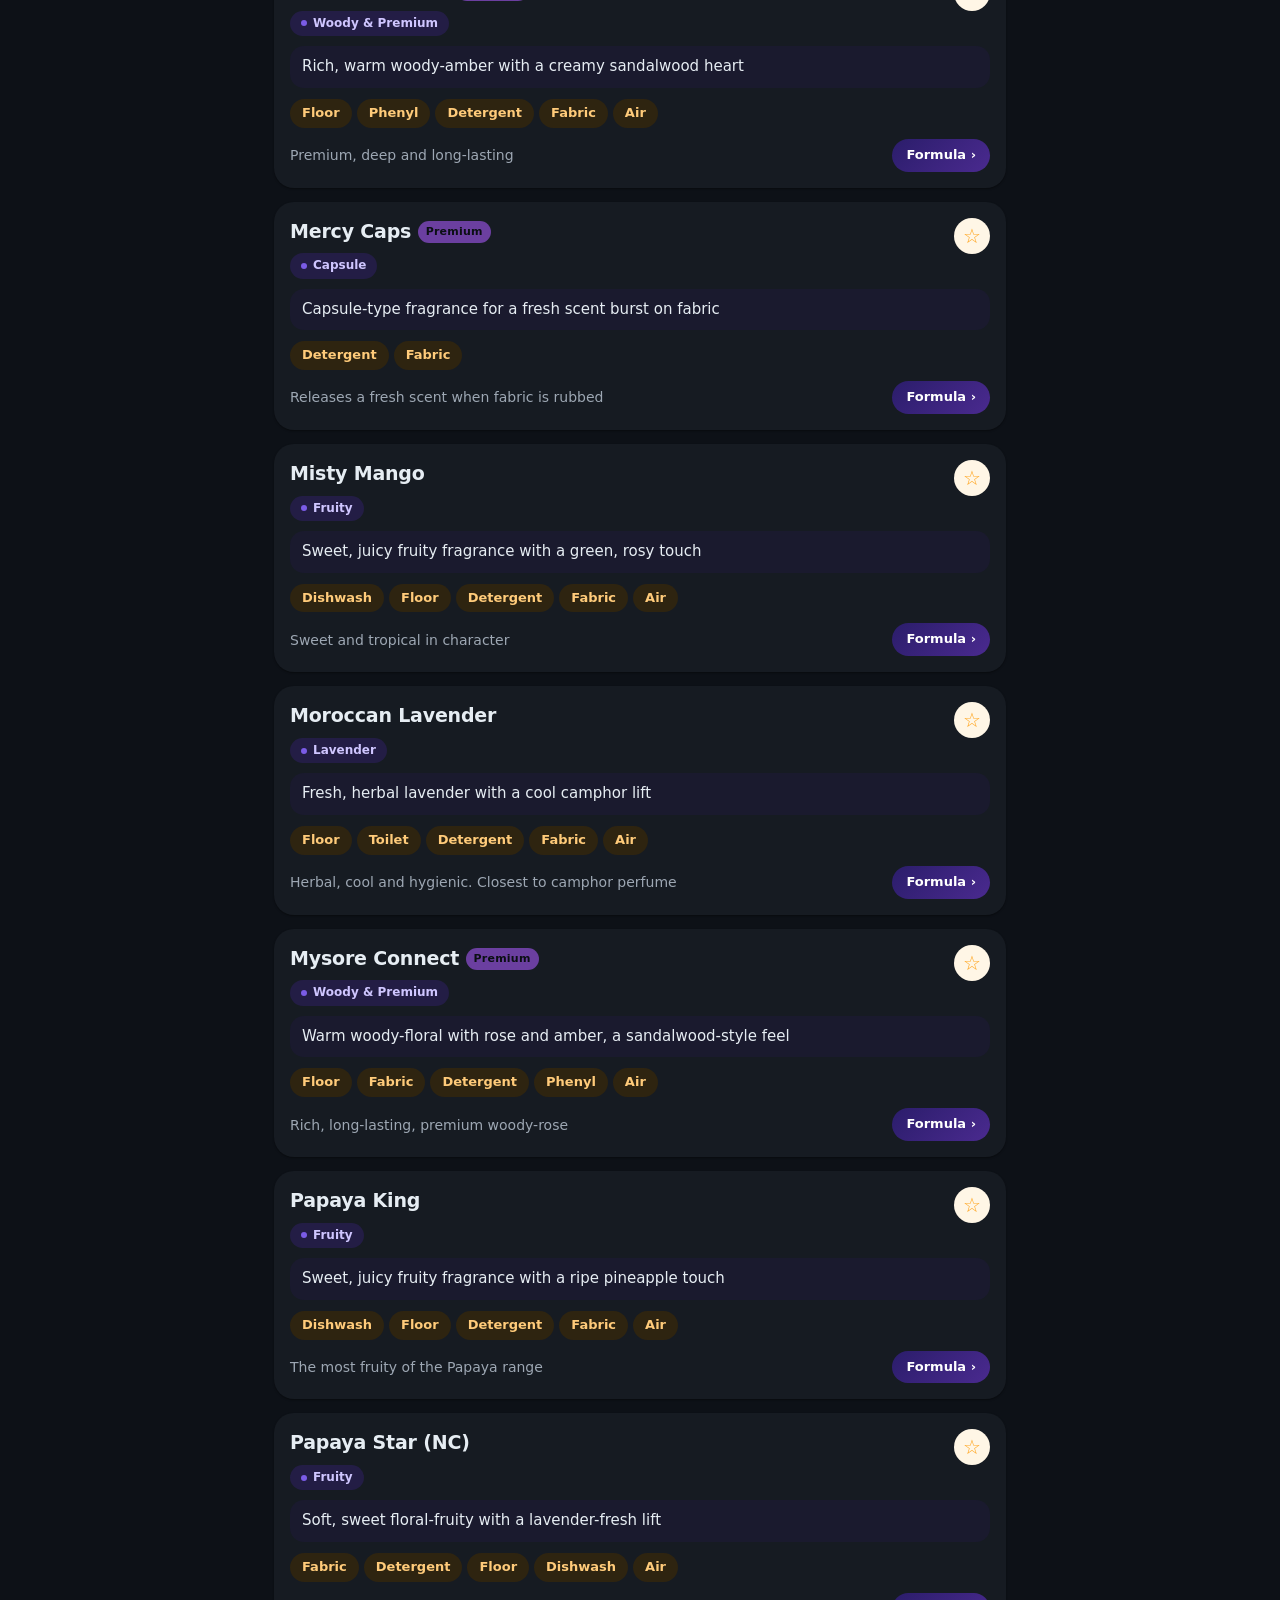
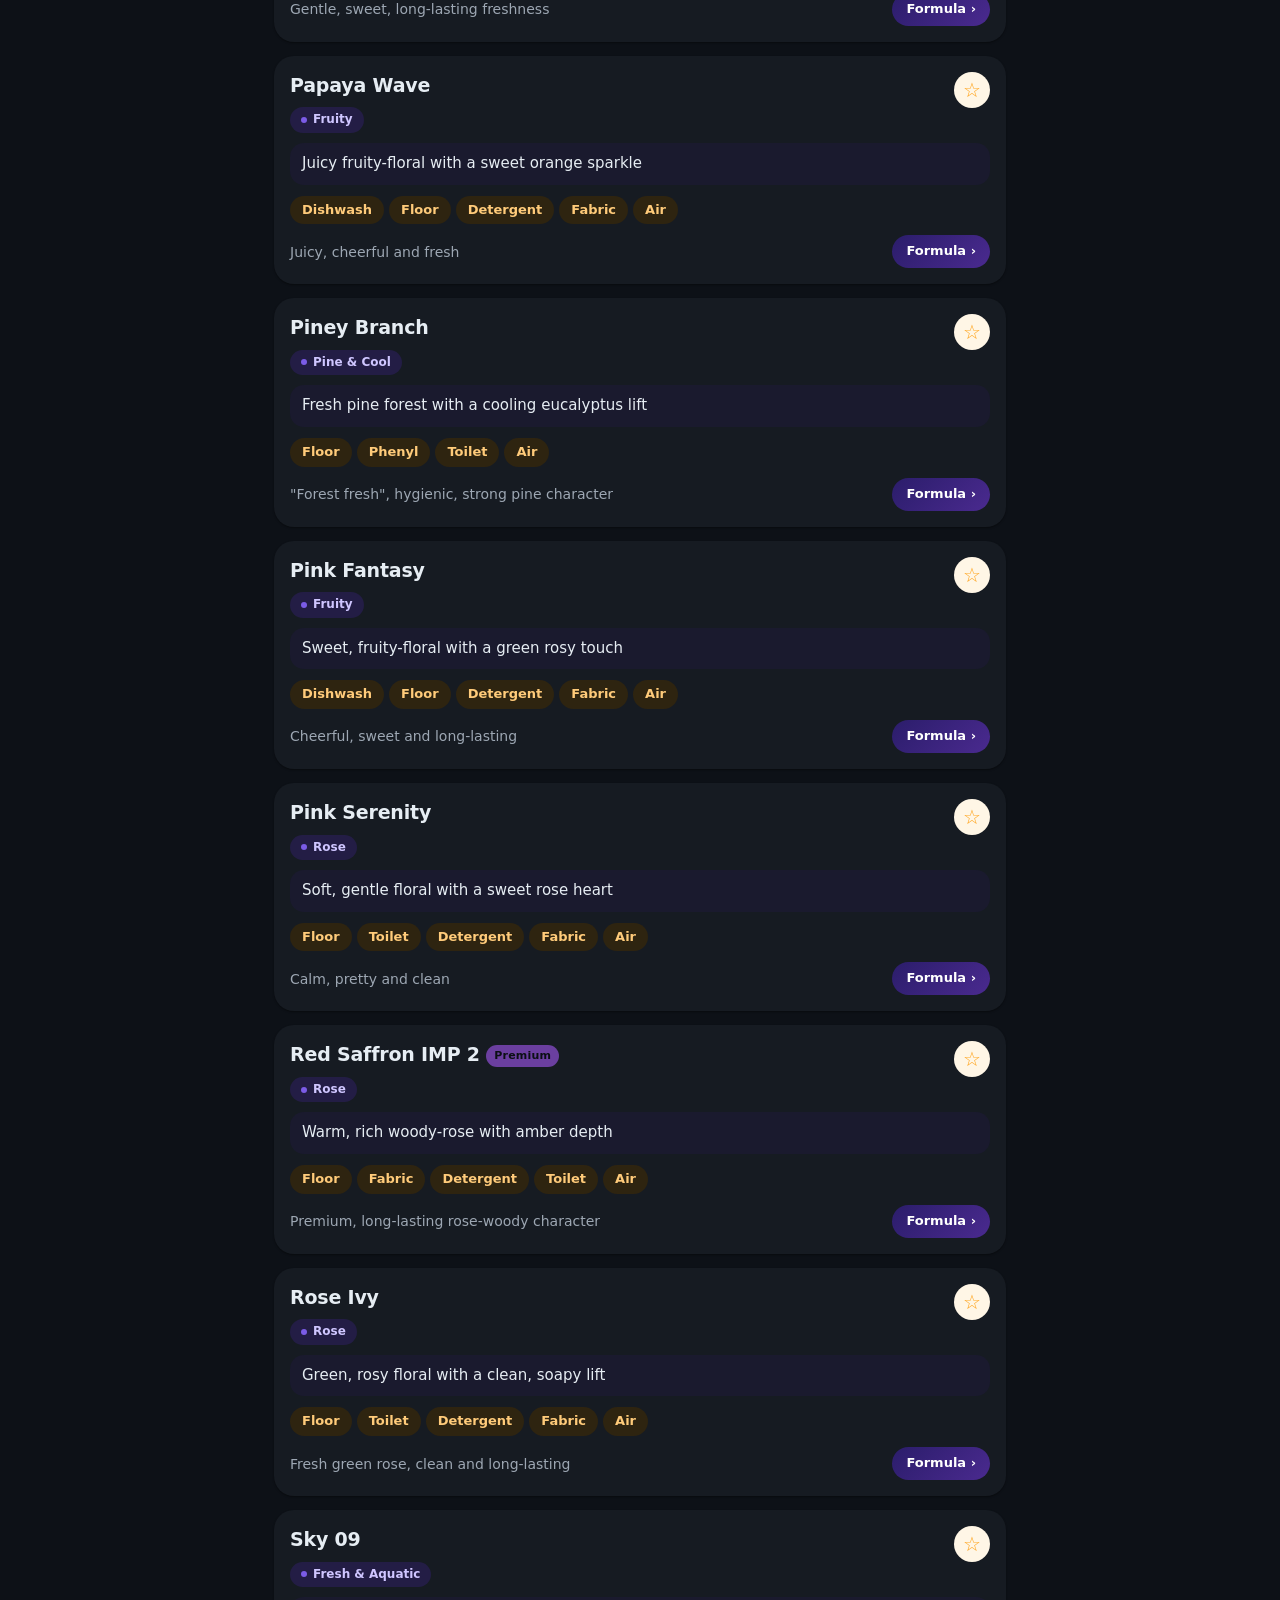
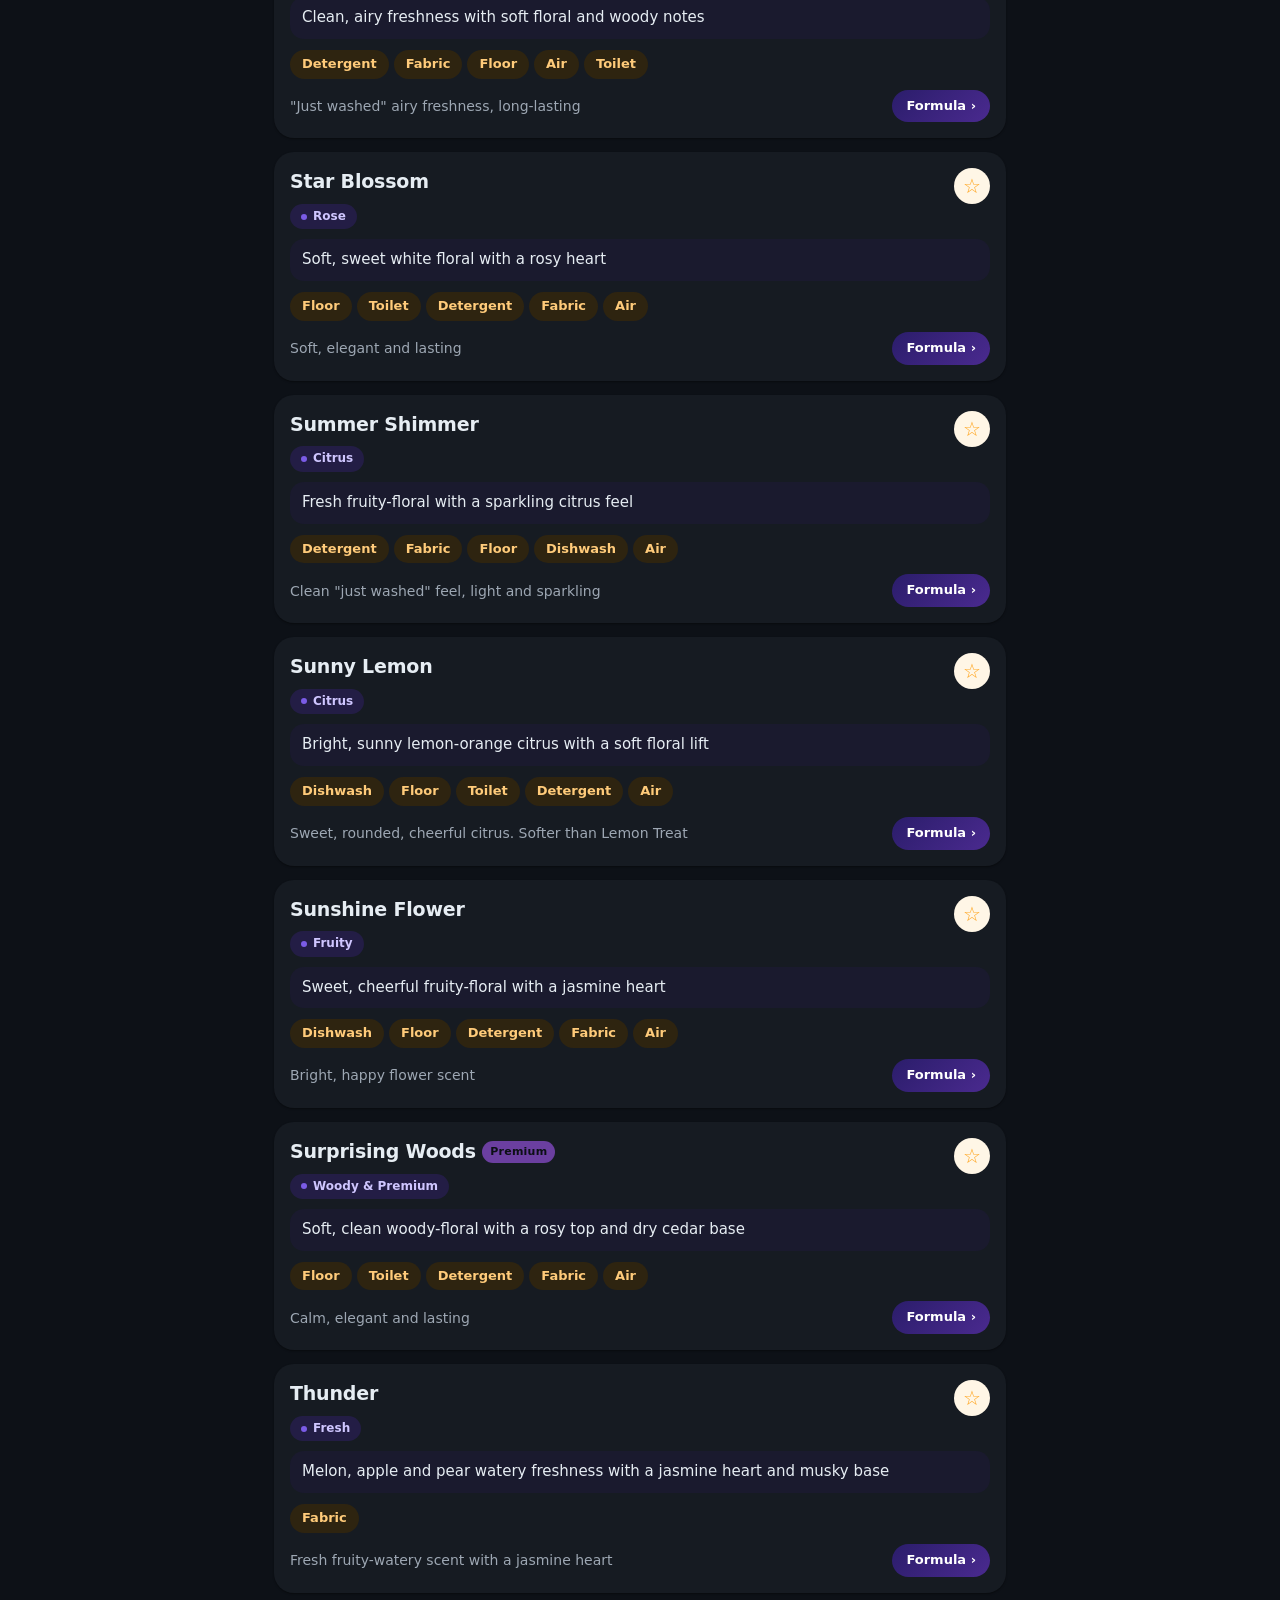
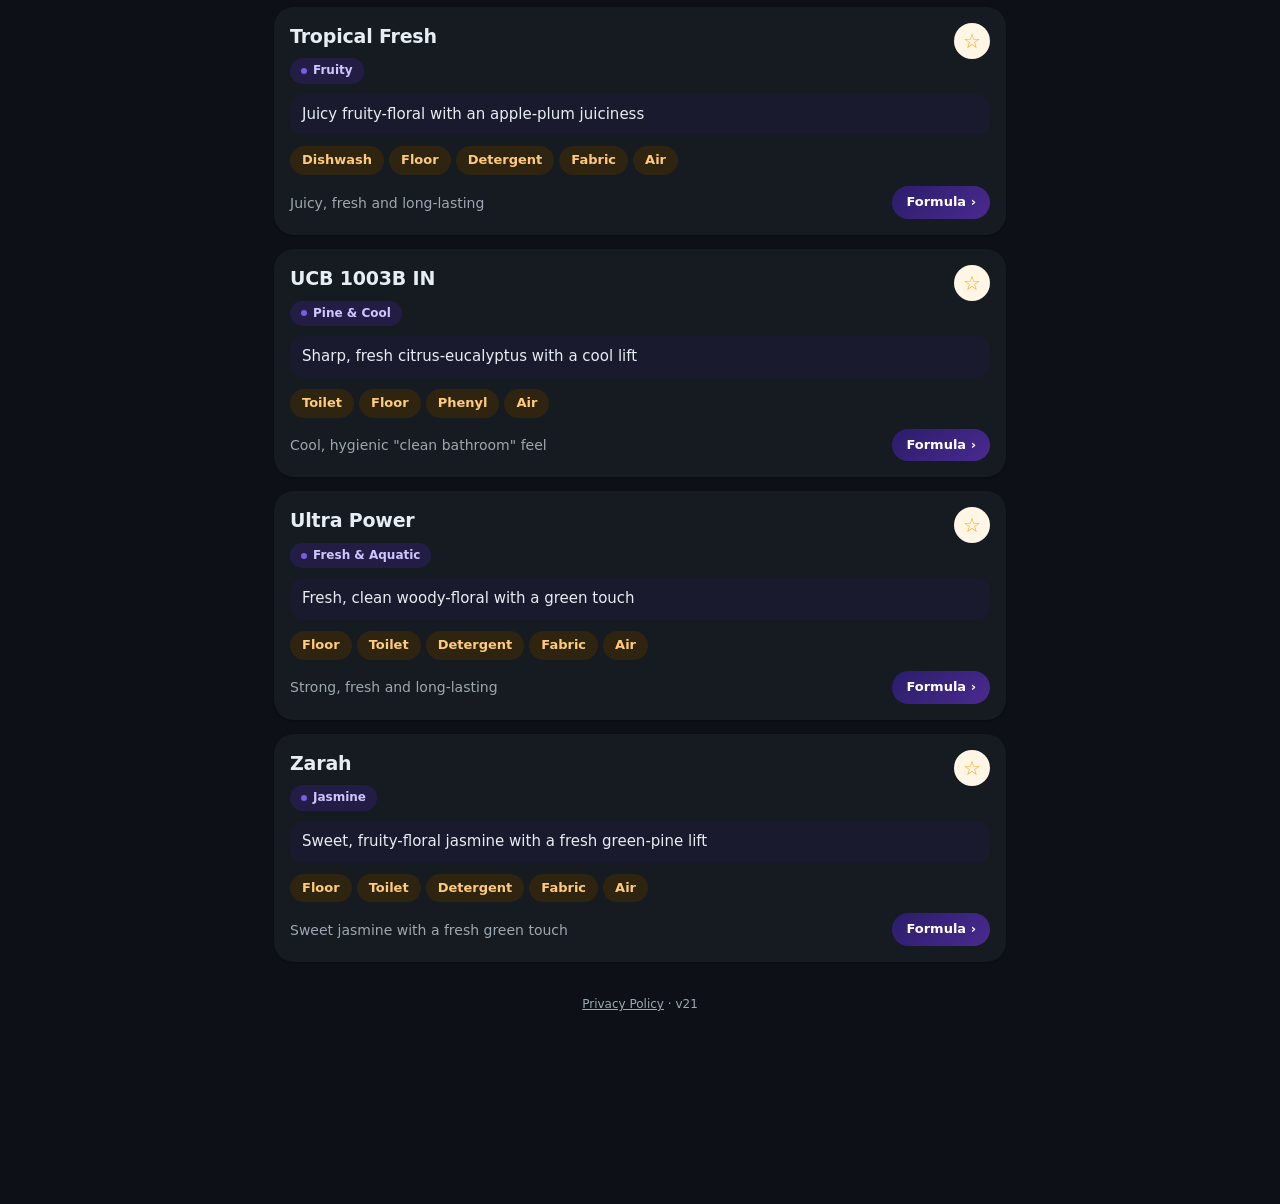
==== commit 611914ce: "Add files via upload" ====
--- a/index.html
+++ b/index.html
@@ -14,7 +14,7 @@
 <nav id="nav"><a href="#/" data-t="home"><svg viewBox="0 0 24 24" width="22" height="22" fill="none" stroke="currentColor" stroke-width="2" stroke-linecap="round" stroke-linejoin="round" aria-hidden="true"><circle cx="11" cy="11" r="7"/><path d="M20 20l-4-4"/></svg><span>Search</span></a><a href="#/top" data-t="top"><svg viewBox="0 0 24 24" width="22" height="22" fill="none" stroke="currentColor" stroke-width="2" stroke-linecap="round" stroke-linejoin="round" aria-hidden="true"><path d="M12 3l2.6 5.6 6.1.7-4.5 4.2 1.2 6-5.4-3-5.4 3 1.2-6L3.3 9.3l6.1-.7z"/></svg><span>Top picks</span></a><a href="#/words" data-t="words"><svg viewBox="0 0 24 24" width="22" height="22" fill="none" stroke="currentColor" stroke-width="2" stroke-linecap="round" stroke-linejoin="round" aria-hidden="true"><path d="M4 5h9M8.5 5v2M5.5 9c1.6 2.6 3.6 4.4 6.5 5.6M10 7c.8 2.6 3 5 6.5 6.5"/><path d="M13 20l4-9 4 9M14.5 17h5"/></svg><span>Words</span></a><a href="#/ai" data-t="ai"><svg viewBox="0 0 24 24" width="22" height="22" fill="none" stroke="currentColor" stroke-width="2" stroke-linecap="round" stroke-linejoin="round" aria-hidden="true"><path d="M21 12a8 8 0 0 1-11.6 7.1L4 20l1-4.6A8 8 0 1 1 21 12z"/></svg><span>Ask</span></a><a href="#/tools" data-t="tools"><svg viewBox="0 0 24 24" width="22" height="22" fill="none" stroke="currentColor" stroke-width="2" stroke-linecap="round" stroke-linejoin="round" aria-hidden="true"><path d="M7 4v14M3 14l4 4 4-4M17 20V6M13 10l4-4 4 4"/></svg><span>Import / Export</span></a></nav>
 <main id="app"></main>
 <a class="fab" href="#/new" id="fab">+ Add</a>
-<footer><a href="privacy.html">Privacy Policy</a> &middot; v20</footer>
+<footer><a href="privacy.html">Privacy Policy</a> &middot; v21</footer>
 <script src="data.js"></script><script src="coa-data.js"></script><script src="config.js"></script><script src="ai.js"></script><script src="app.js"></script>
 <script>(function(){function f(){var h=document.querySelector("header");if(h)document.documentElement.style.setProperty("--hh",h.offsetHeight+"px")}f();addEventListener("resize",f);addEventListener("load",f)})()</script>
 </body></html>
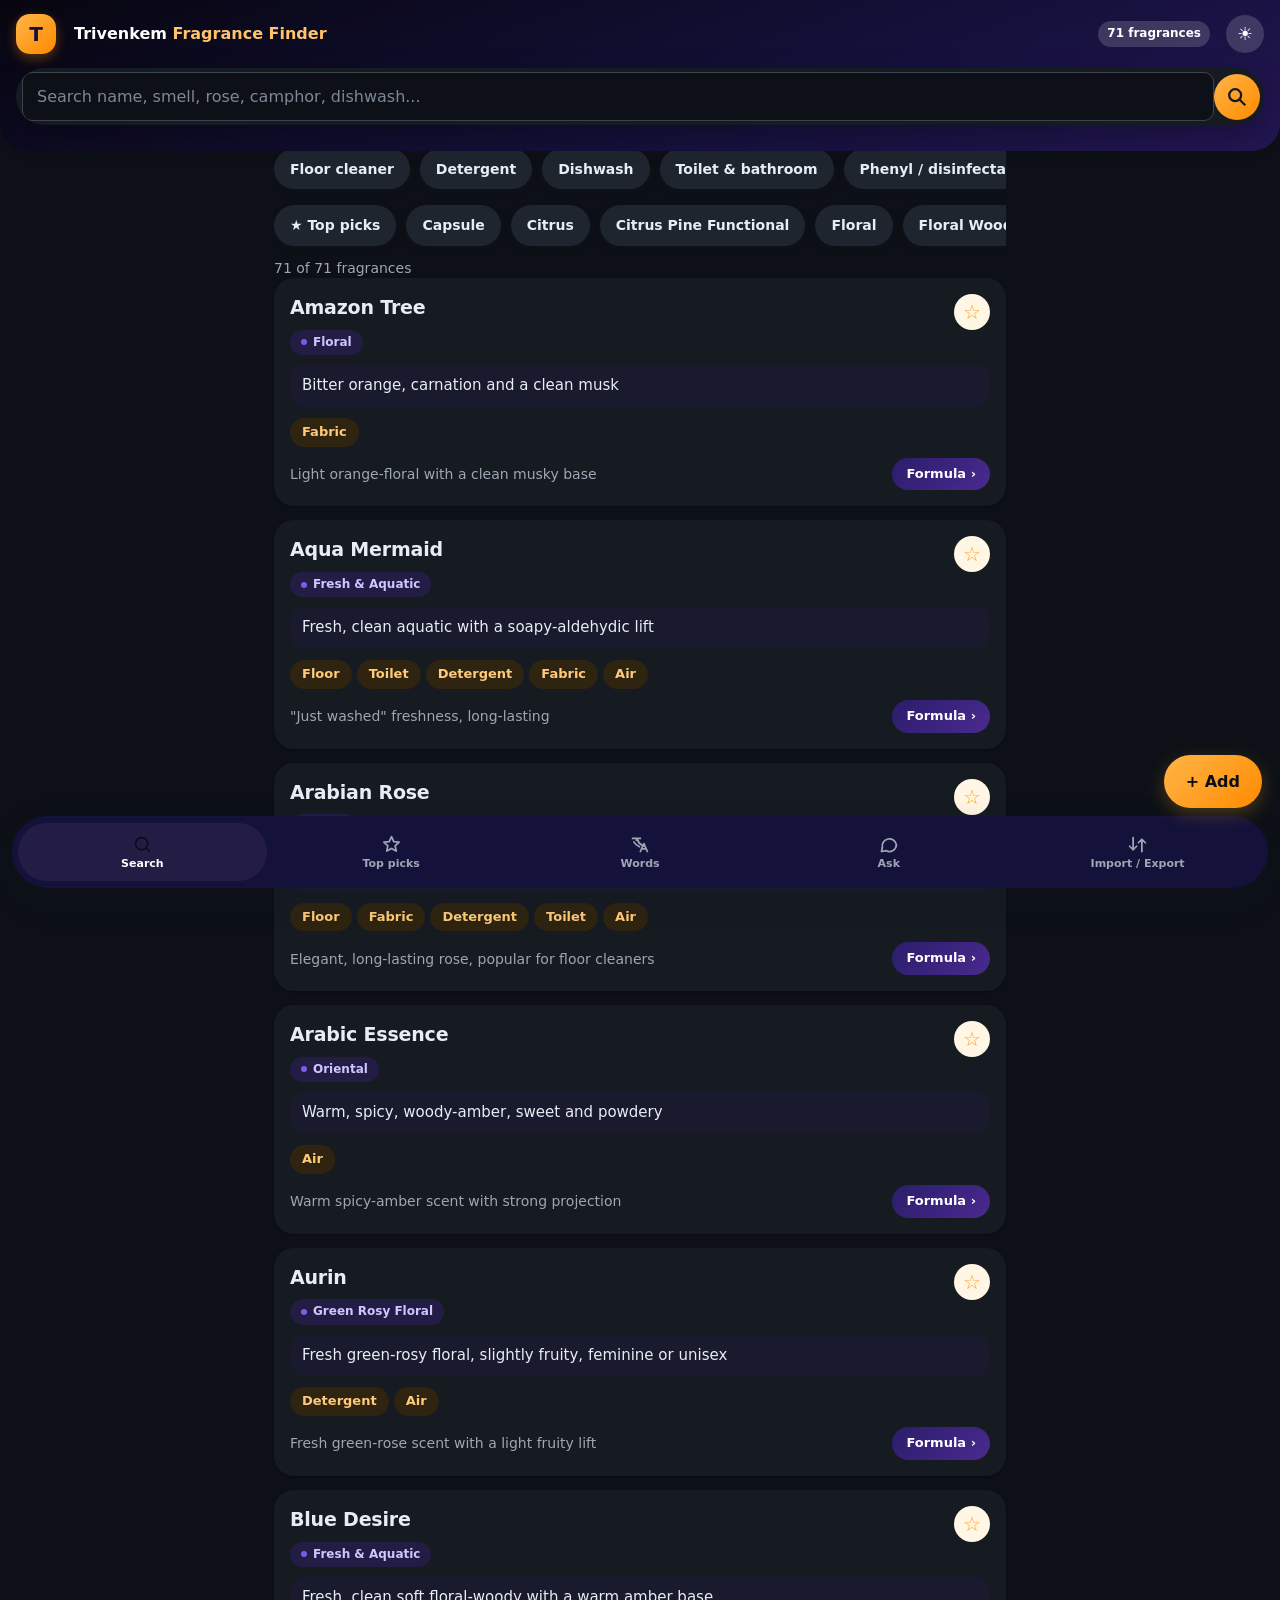
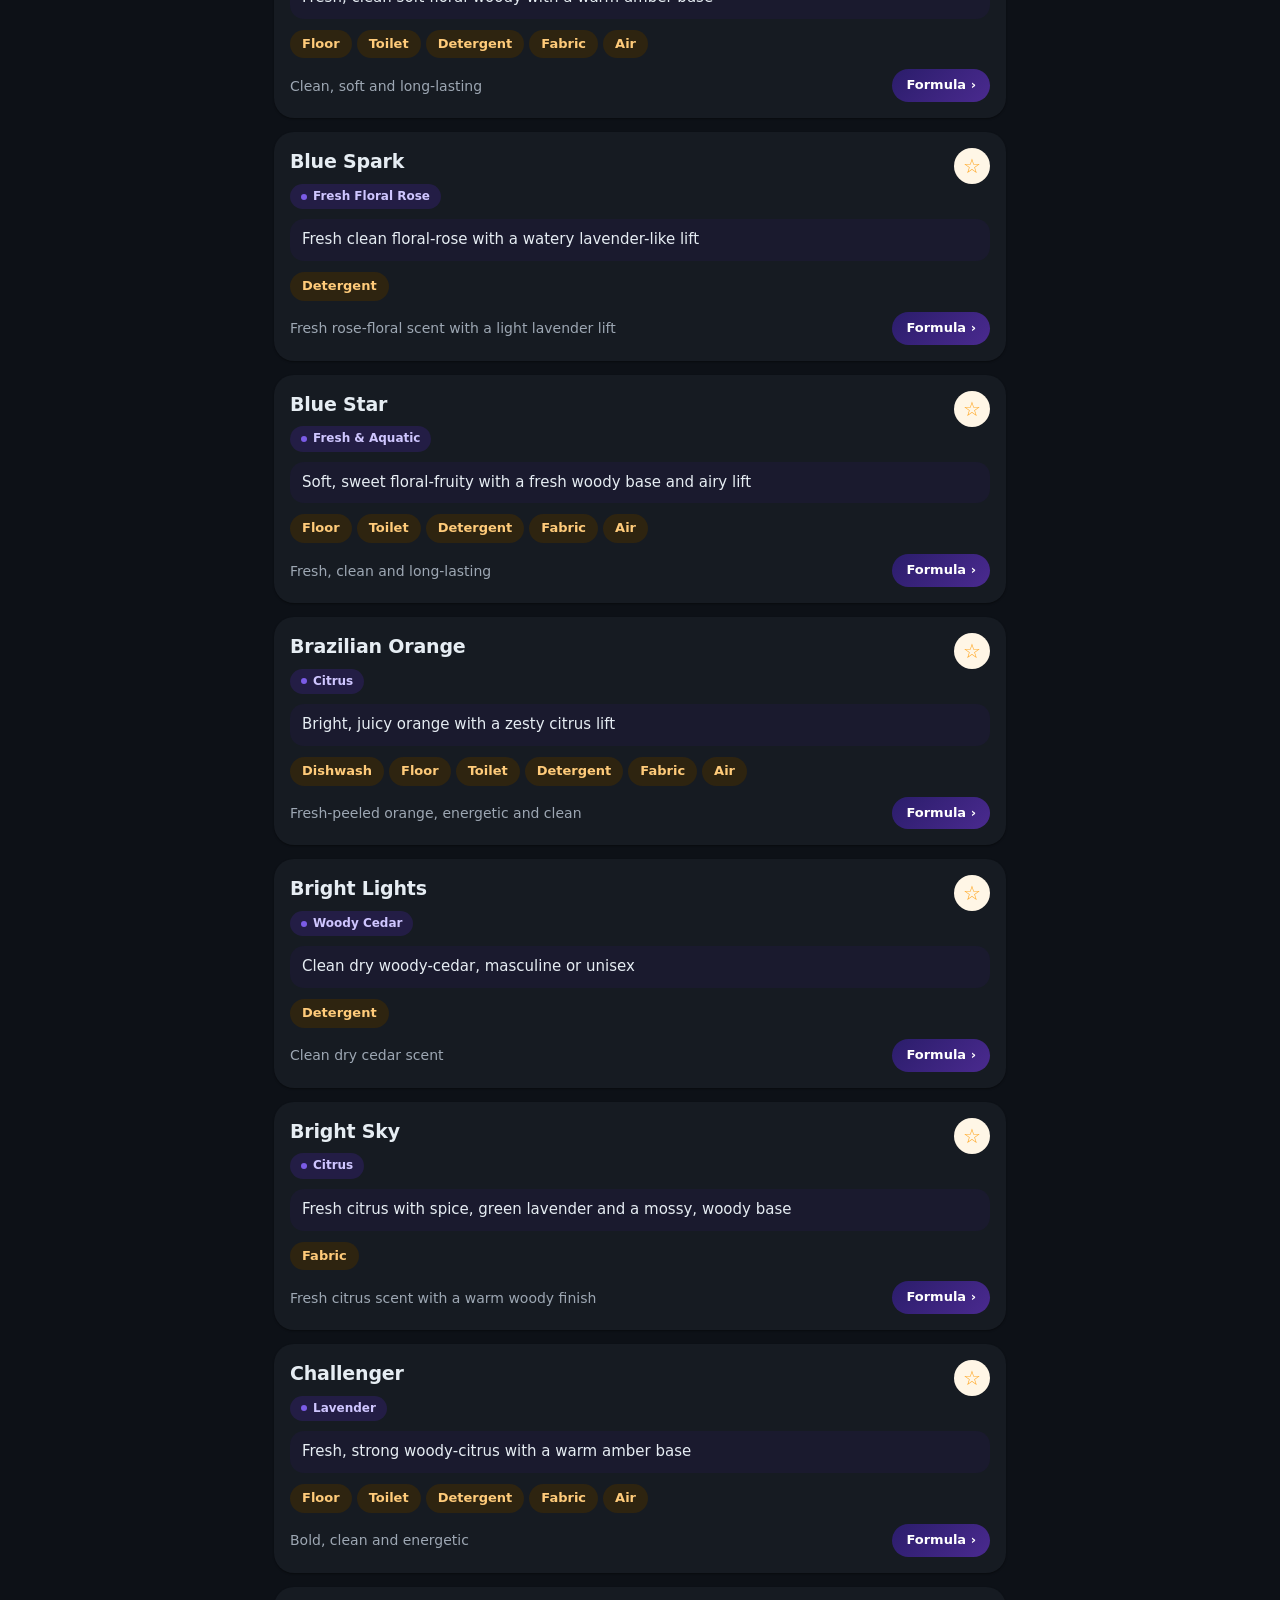
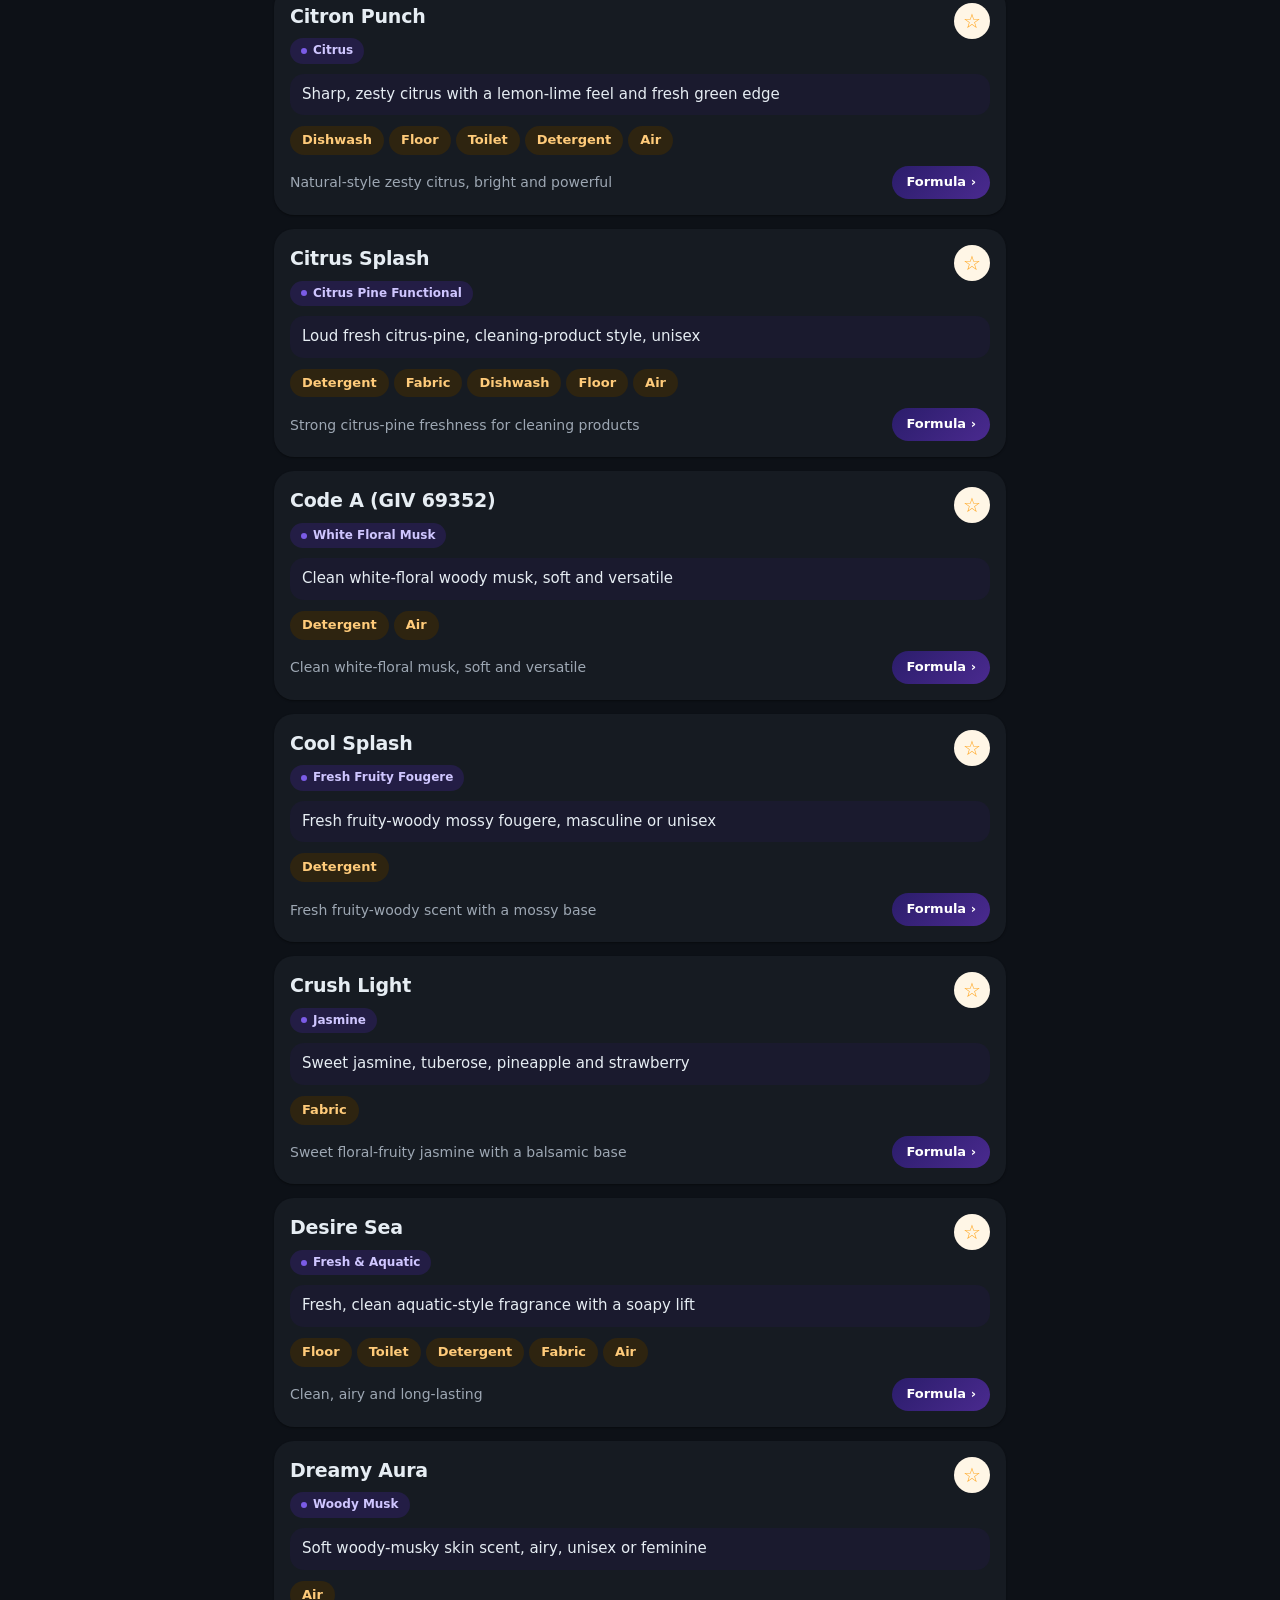
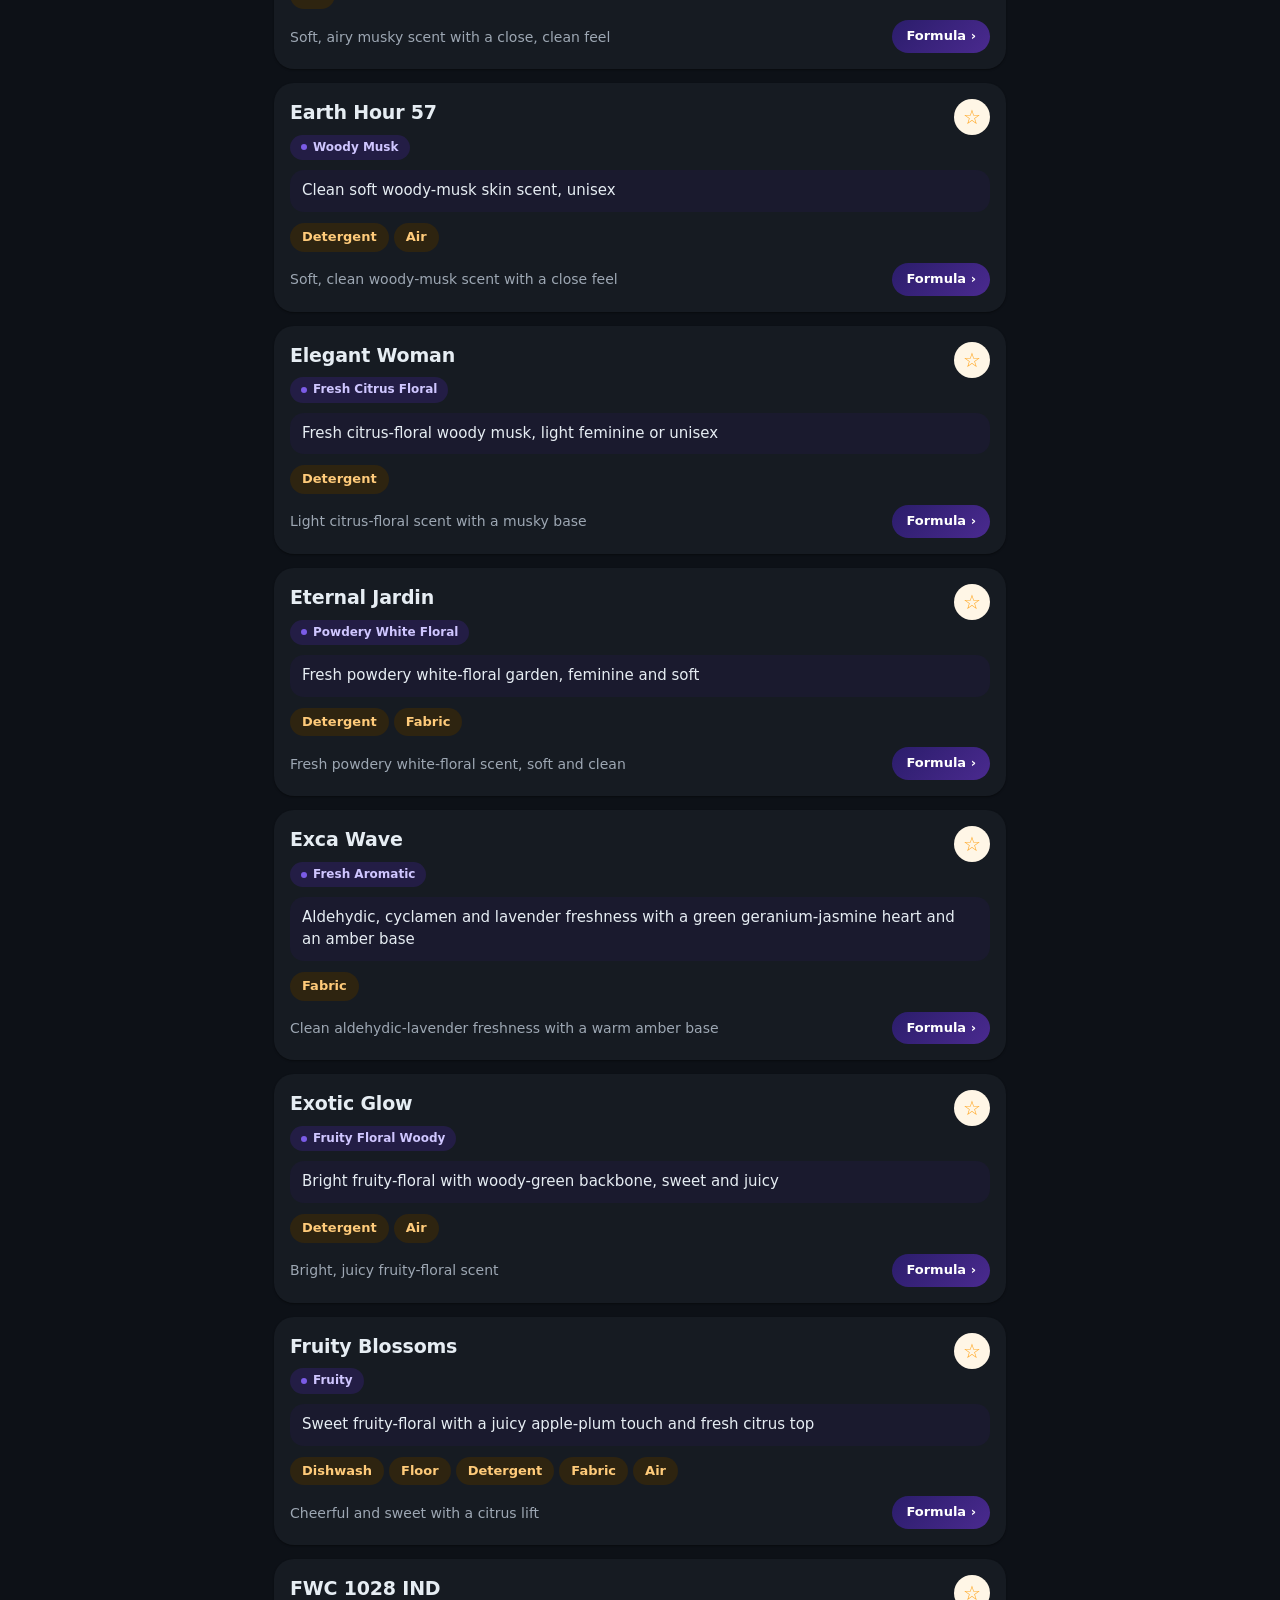
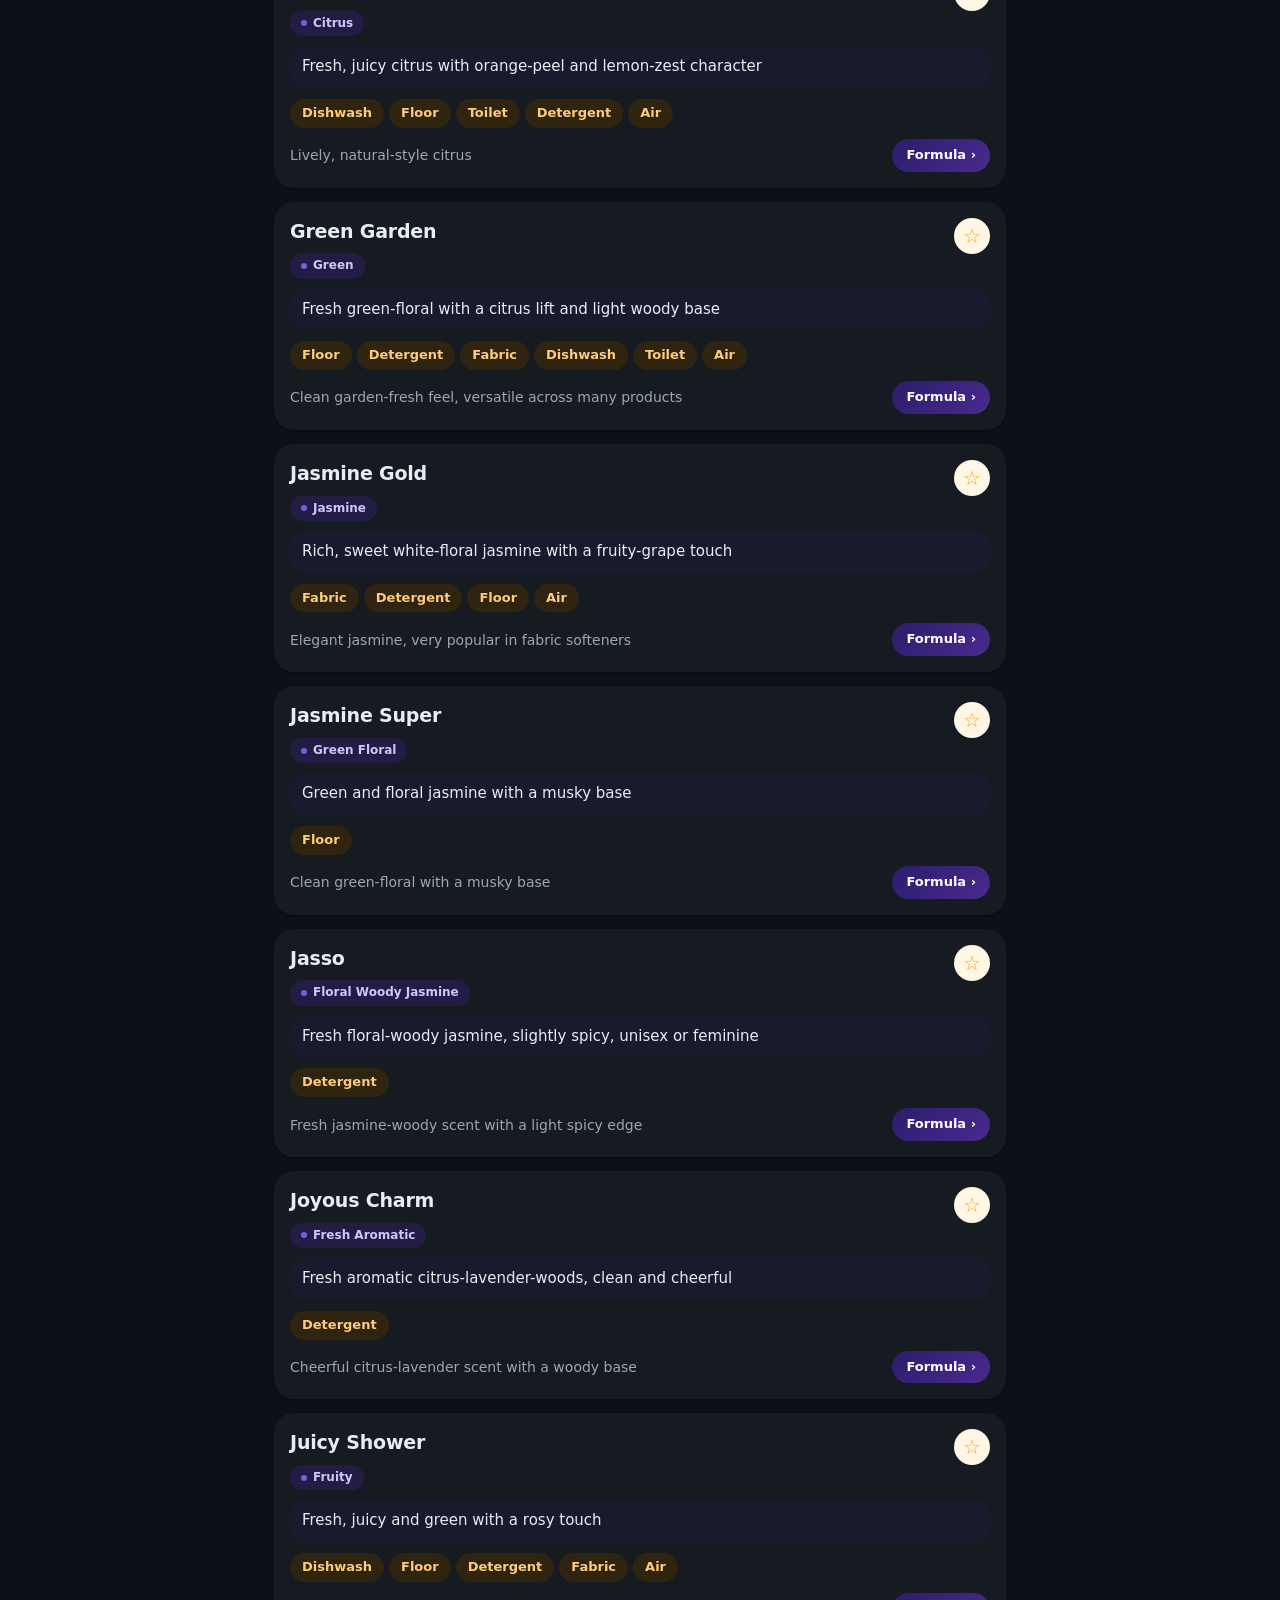
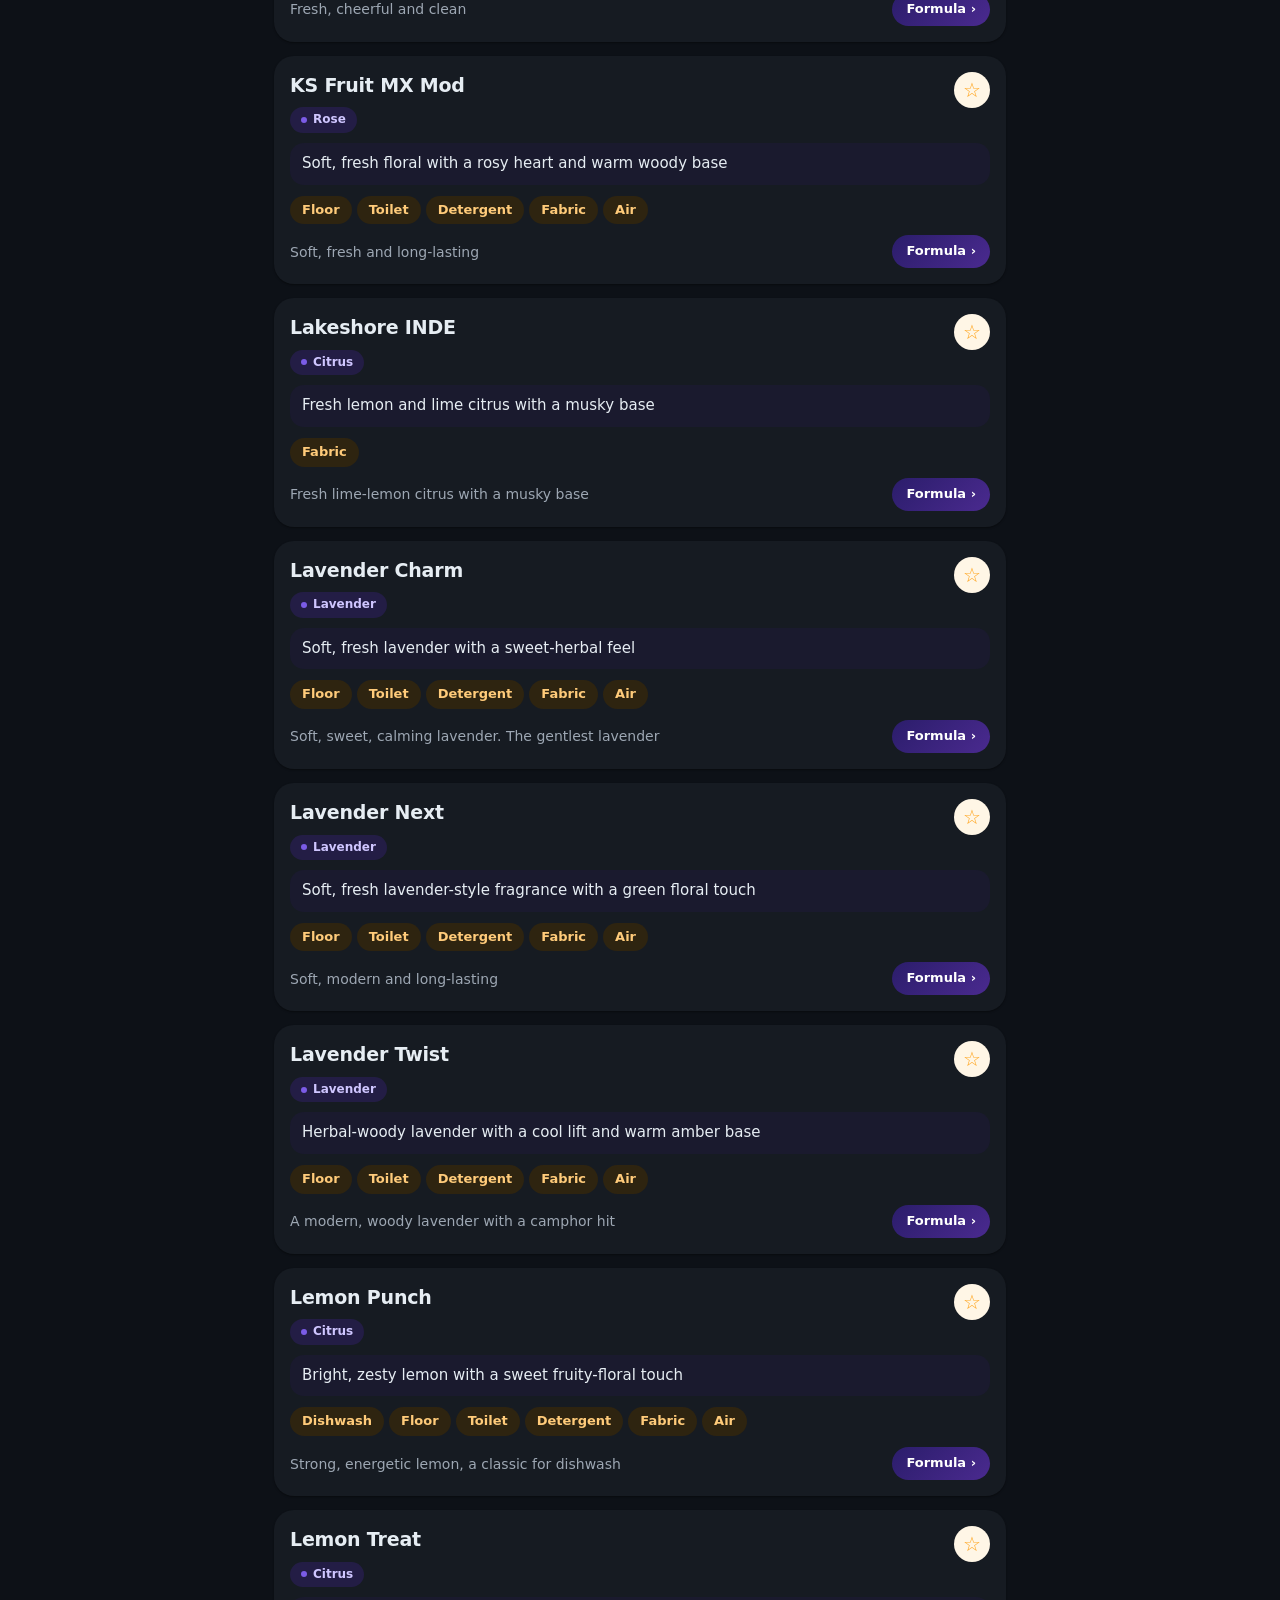
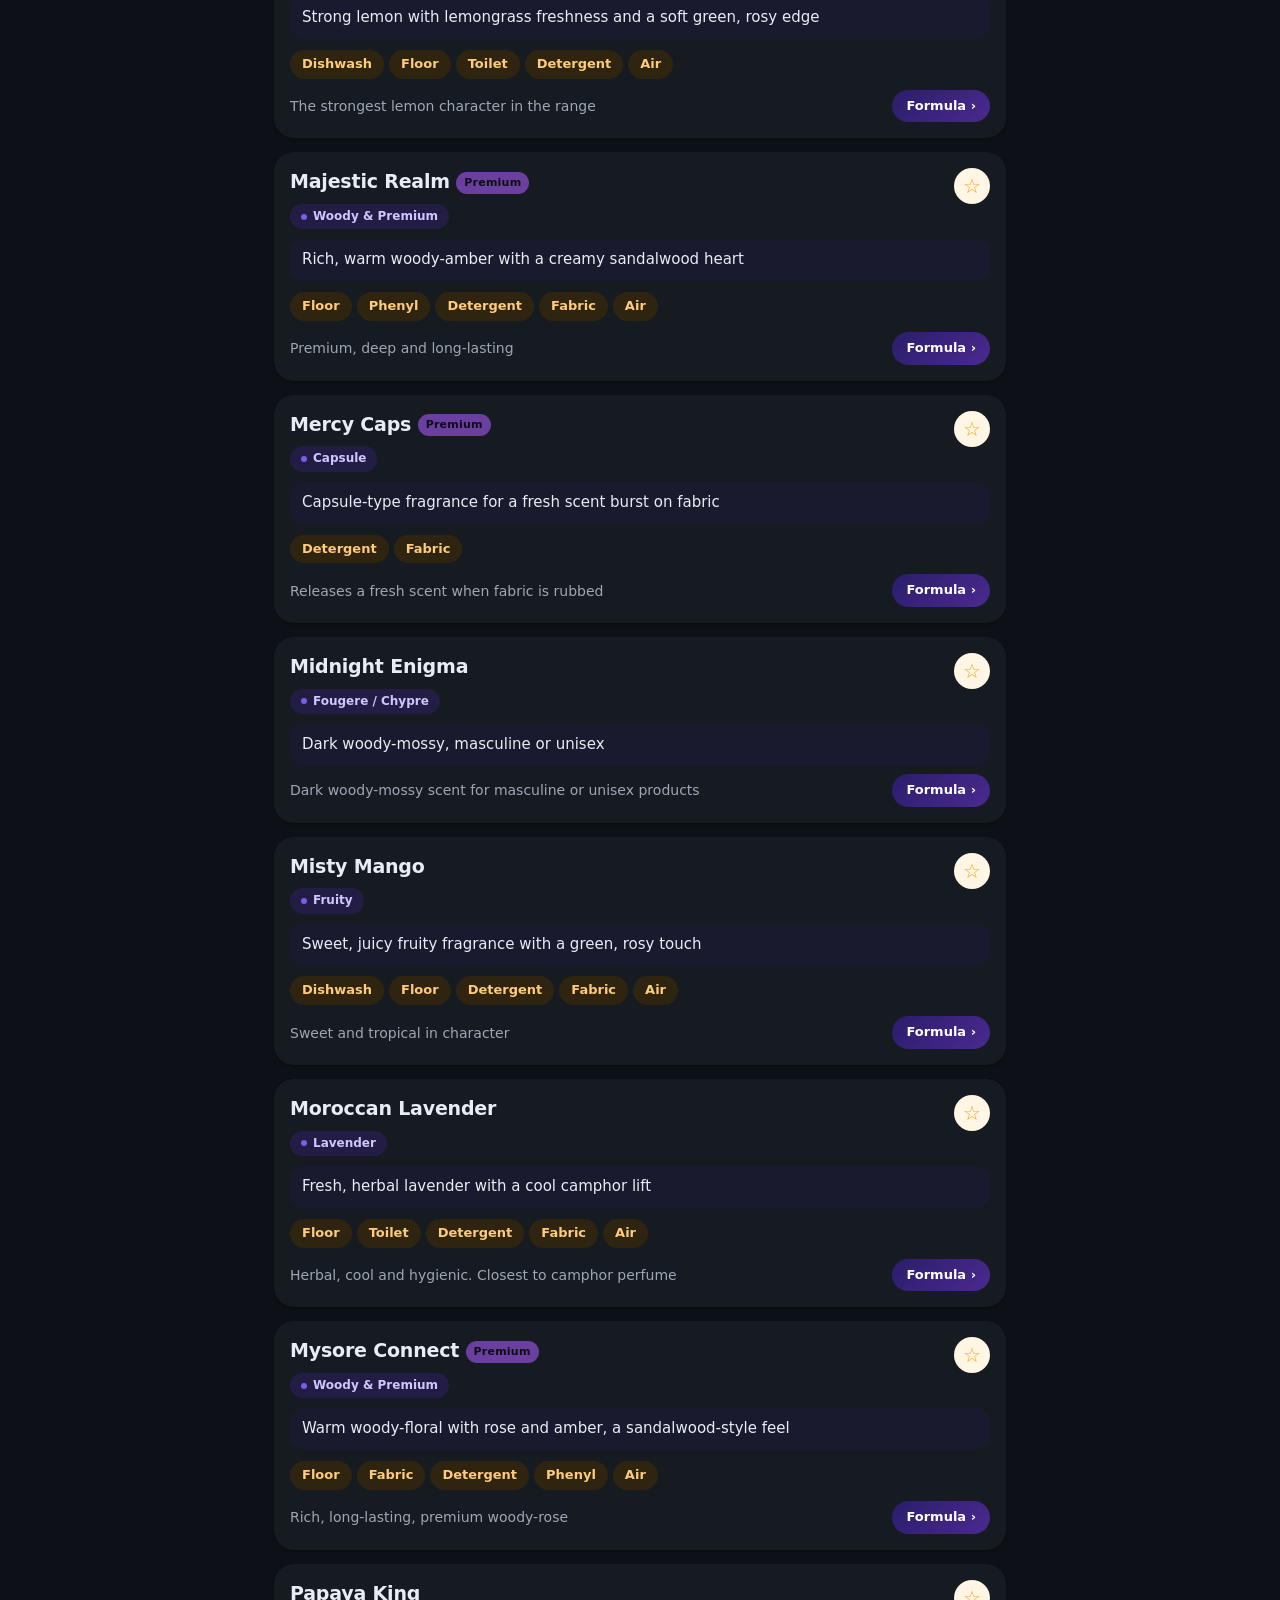
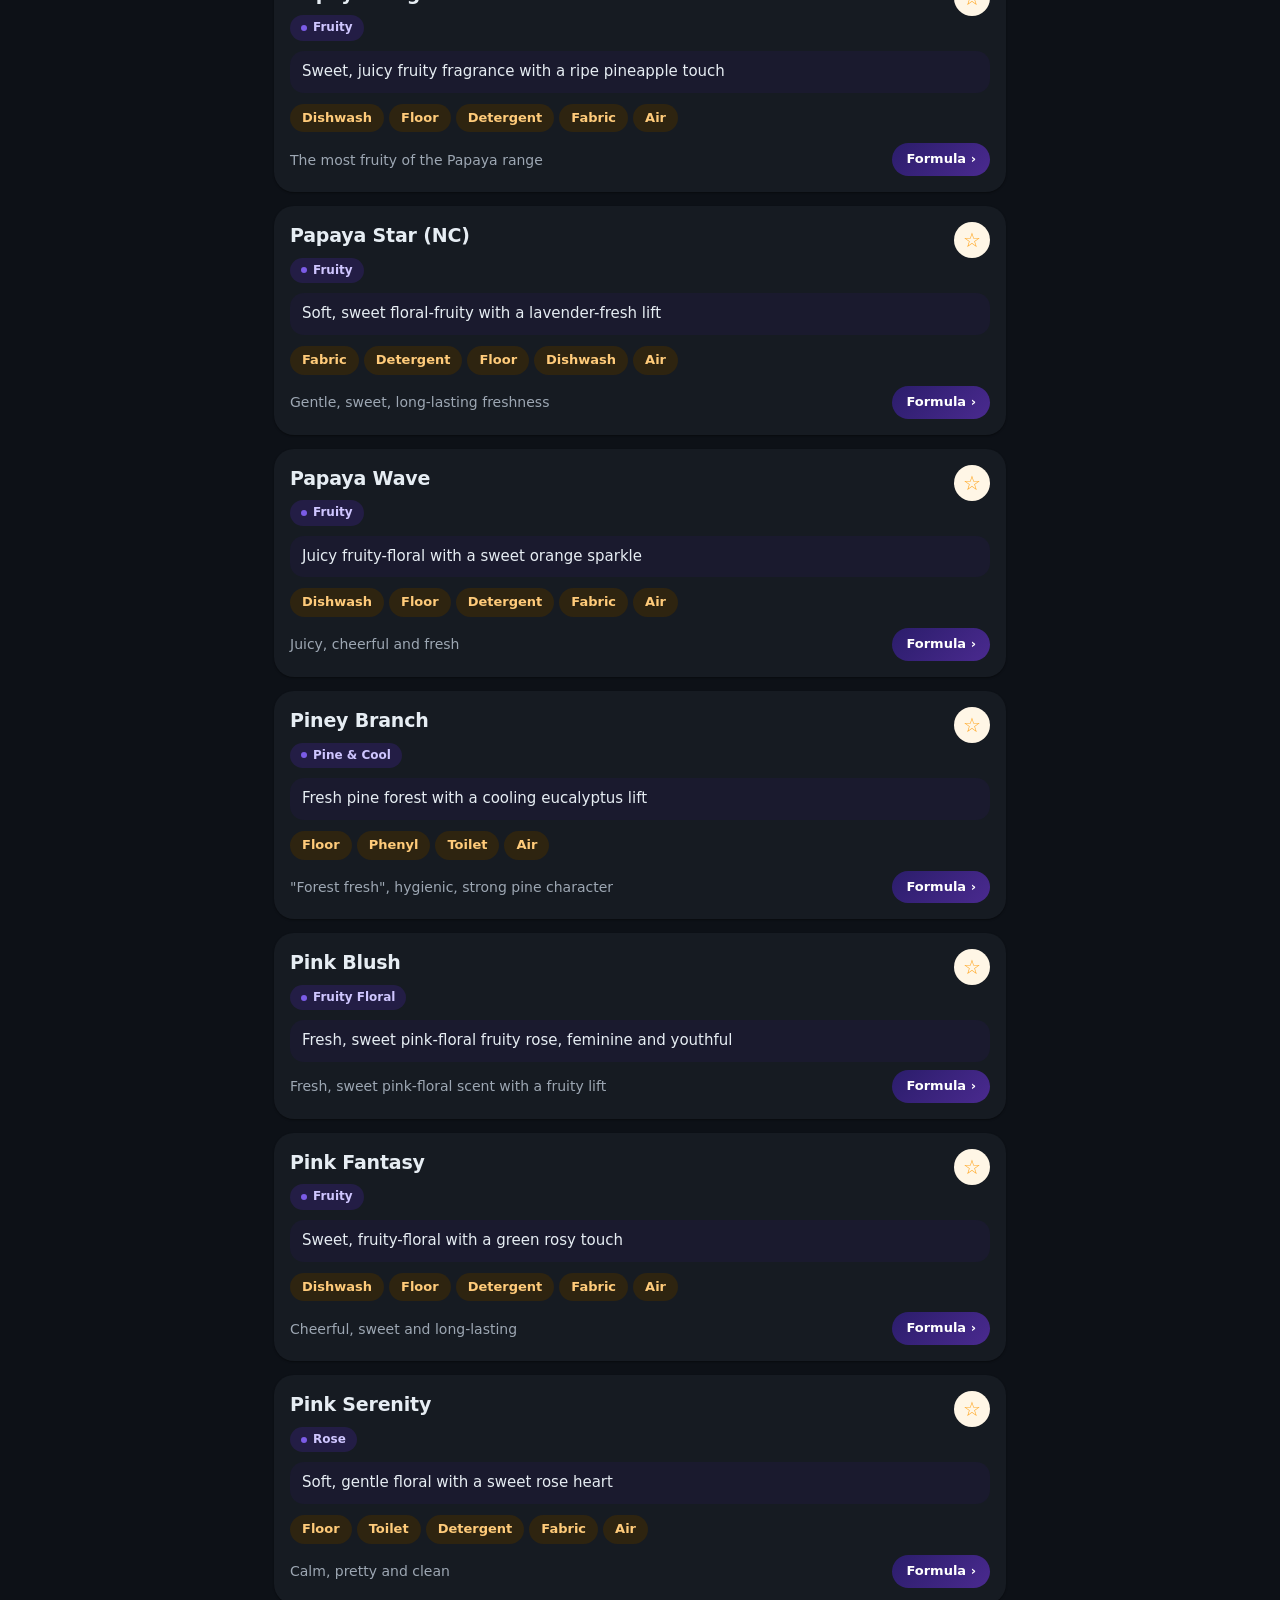
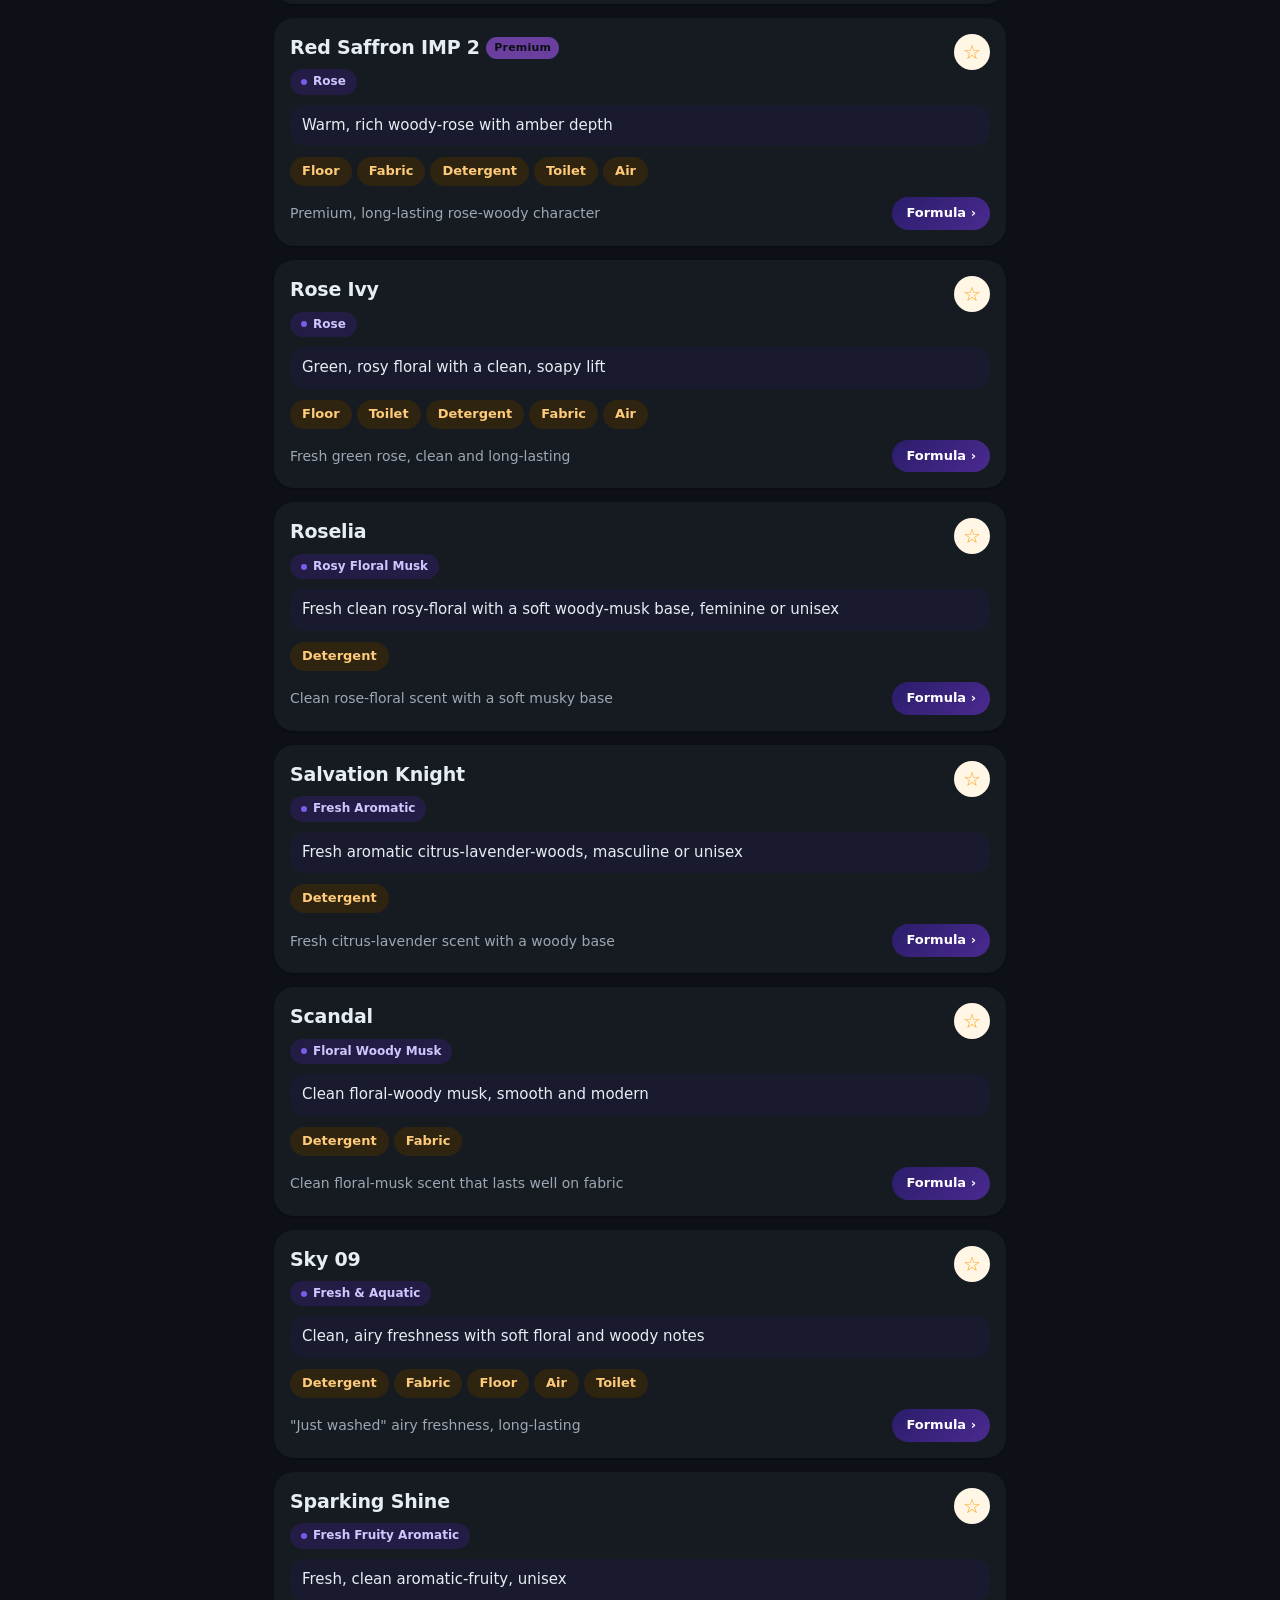
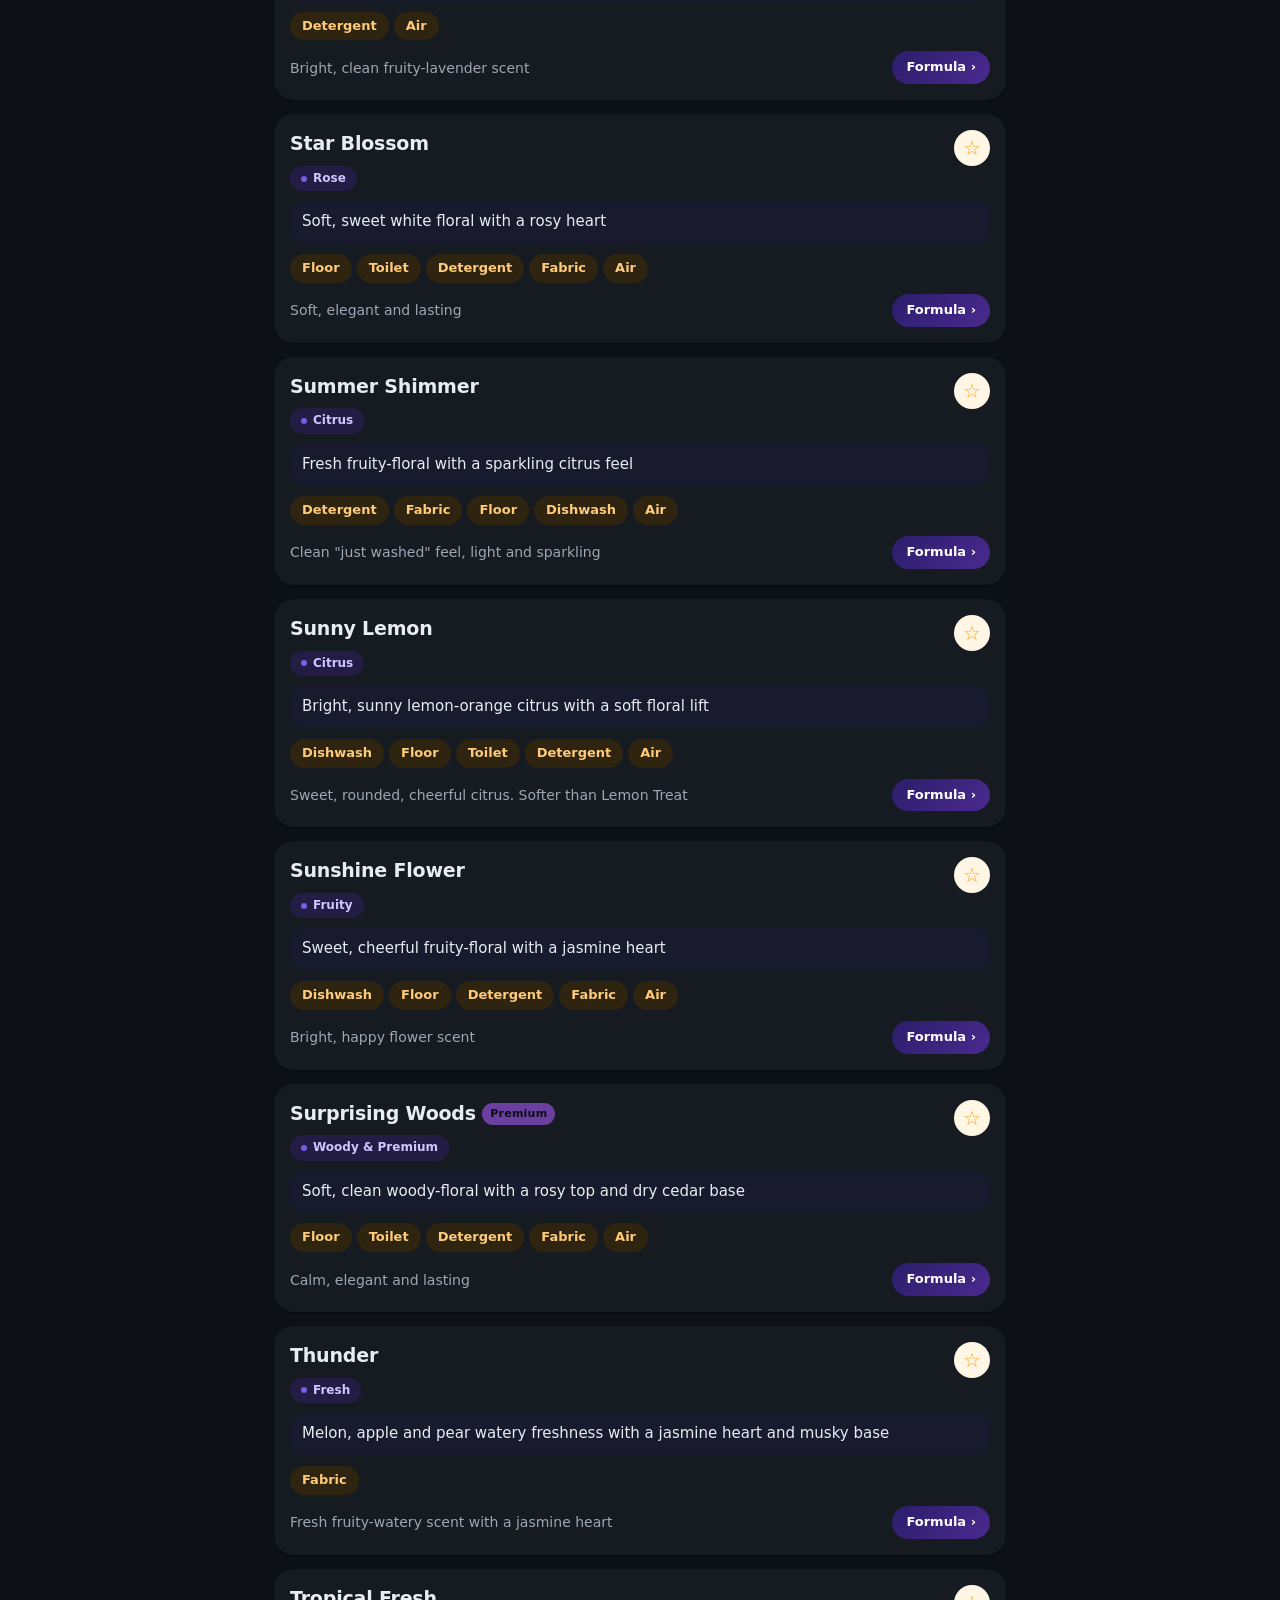
==== commit 7bfc17c4: "Add files via upload" ====
--- a/index.html
+++ b/index.html
@@ -14,7 +14,7 @@
 <nav id="nav"><a href="#/" data-t="home"><svg viewBox="0 0 24 24" width="22" height="22" fill="none" stroke="currentColor" stroke-width="2" stroke-linecap="round" stroke-linejoin="round" aria-hidden="true"><circle cx="11" cy="11" r="7"/><path d="M20 20l-4-4"/></svg><span>Search</span></a><a href="#/top" data-t="top"><svg viewBox="0 0 24 24" width="22" height="22" fill="none" stroke="currentColor" stroke-width="2" stroke-linecap="round" stroke-linejoin="round" aria-hidden="true"><path d="M12 3l2.6 5.6 6.1.7-4.5 4.2 1.2 6-5.4-3-5.4 3 1.2-6L3.3 9.3l6.1-.7z"/></svg><span>Top picks</span></a><a href="#/words" data-t="words"><svg viewBox="0 0 24 24" width="22" height="22" fill="none" stroke="currentColor" stroke-width="2" stroke-linecap="round" stroke-linejoin="round" aria-hidden="true"><path d="M4 5h9M8.5 5v2M5.5 9c1.6 2.6 3.6 4.4 6.5 5.6M10 7c.8 2.6 3 5 6.5 6.5"/><path d="M13 20l4-9 4 9M14.5 17h5"/></svg><span>Words</span></a><a href="#/ai" data-t="ai"><svg viewBox="0 0 24 24" width="22" height="22" fill="none" stroke="currentColor" stroke-width="2" stroke-linecap="round" stroke-linejoin="round" aria-hidden="true"><path d="M21 12a8 8 0 0 1-11.6 7.1L4 20l1-4.6A8 8 0 1 1 21 12z"/></svg><span>Ask</span></a><a href="#/tools" data-t="tools"><svg viewBox="0 0 24 24" width="22" height="22" fill="none" stroke="currentColor" stroke-width="2" stroke-linecap="round" stroke-linejoin="round" aria-hidden="true"><path d="M7 4v14M3 14l4 4 4-4M17 20V6M13 10l4-4 4 4"/></svg><span>Import / Export</span></a></nav>
 <main id="app"></main>
 <a class="fab" href="#/new" id="fab">+ Add</a>
-<footer><a href="privacy.html">Privacy Policy</a> &middot; v21</footer>
+<footer><a href="privacy.html">Privacy Policy</a> &middot; v22</footer>
 <script src="data.js"></script><script src="coa-data.js"></script><script src="config.js"></script><script src="ai.js"></script><script src="app.js"></script>
 <script>(function(){function f(){var h=document.querySelector("header");if(h)document.documentElement.style.setProperty("--hh",h.offsetHeight+"px")}f();addEventListener("resize",f);addEventListener("load",f)})()</script>
 </body></html>
